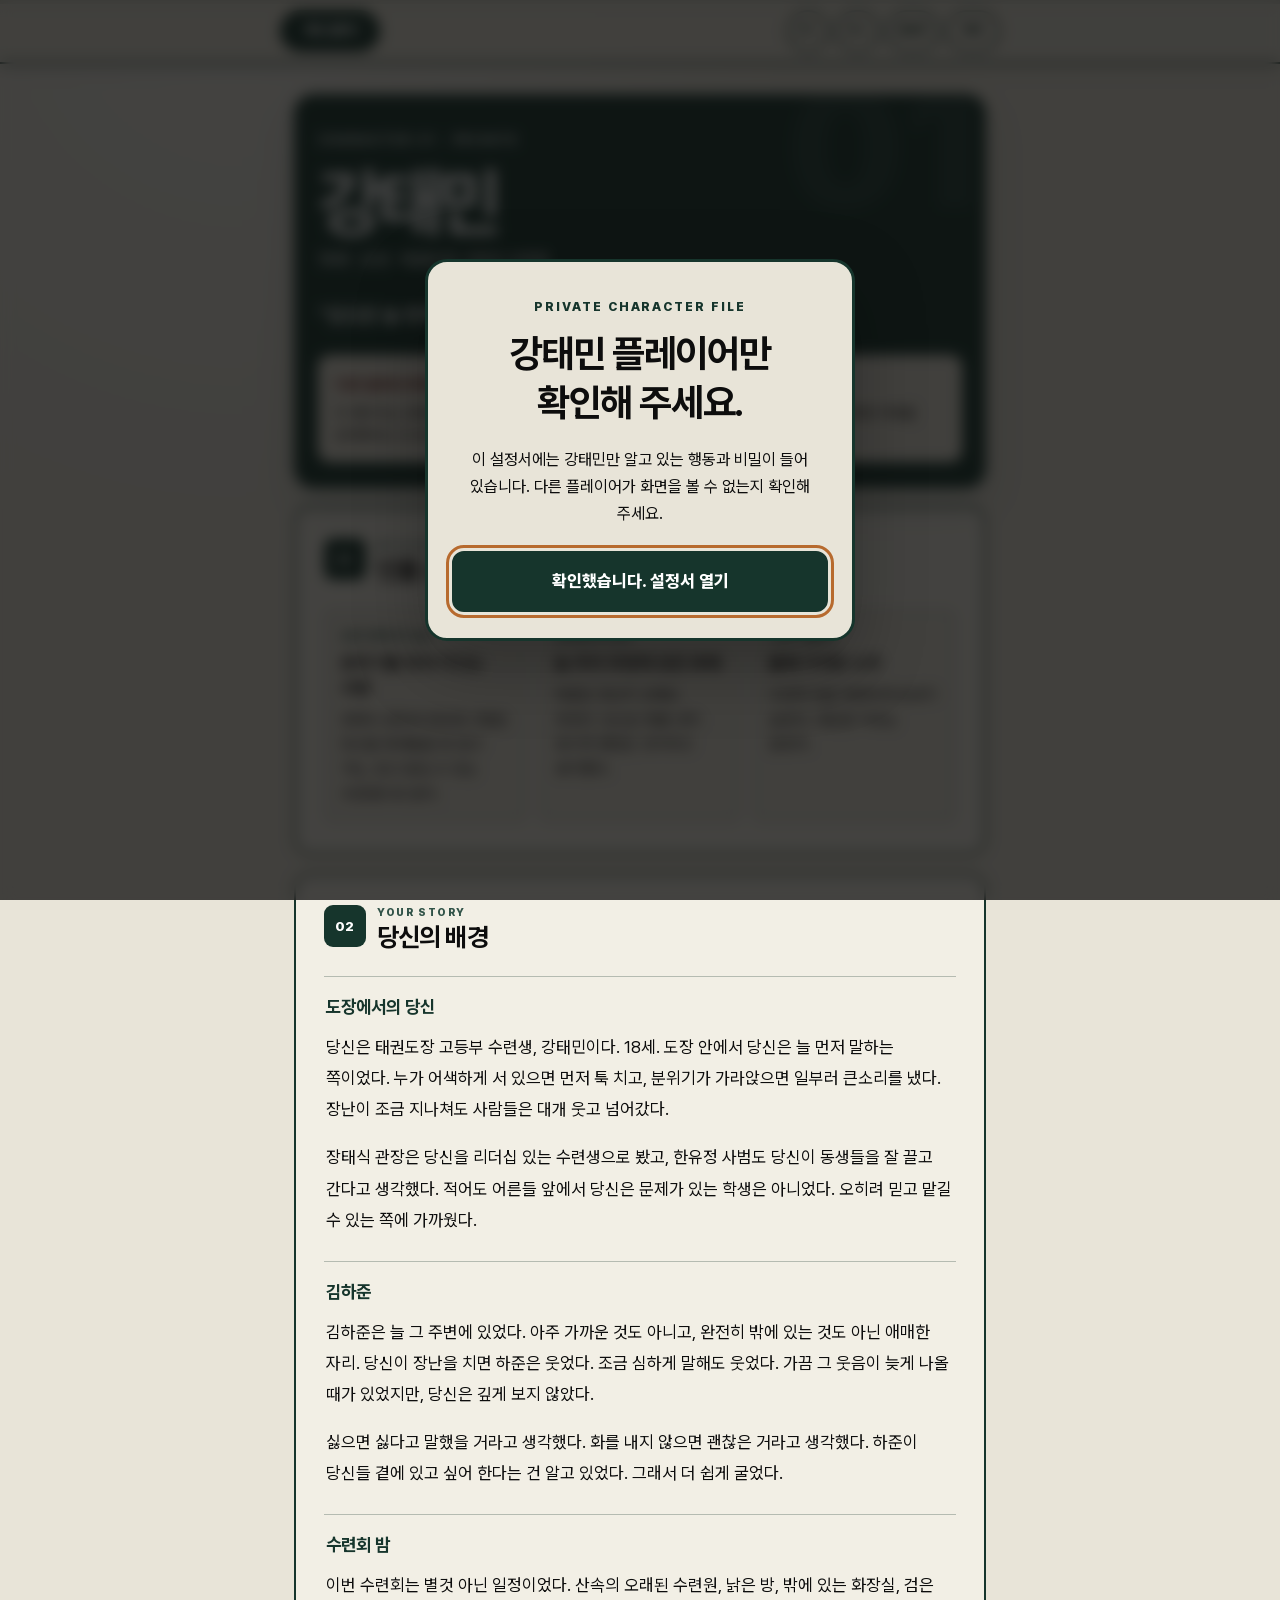
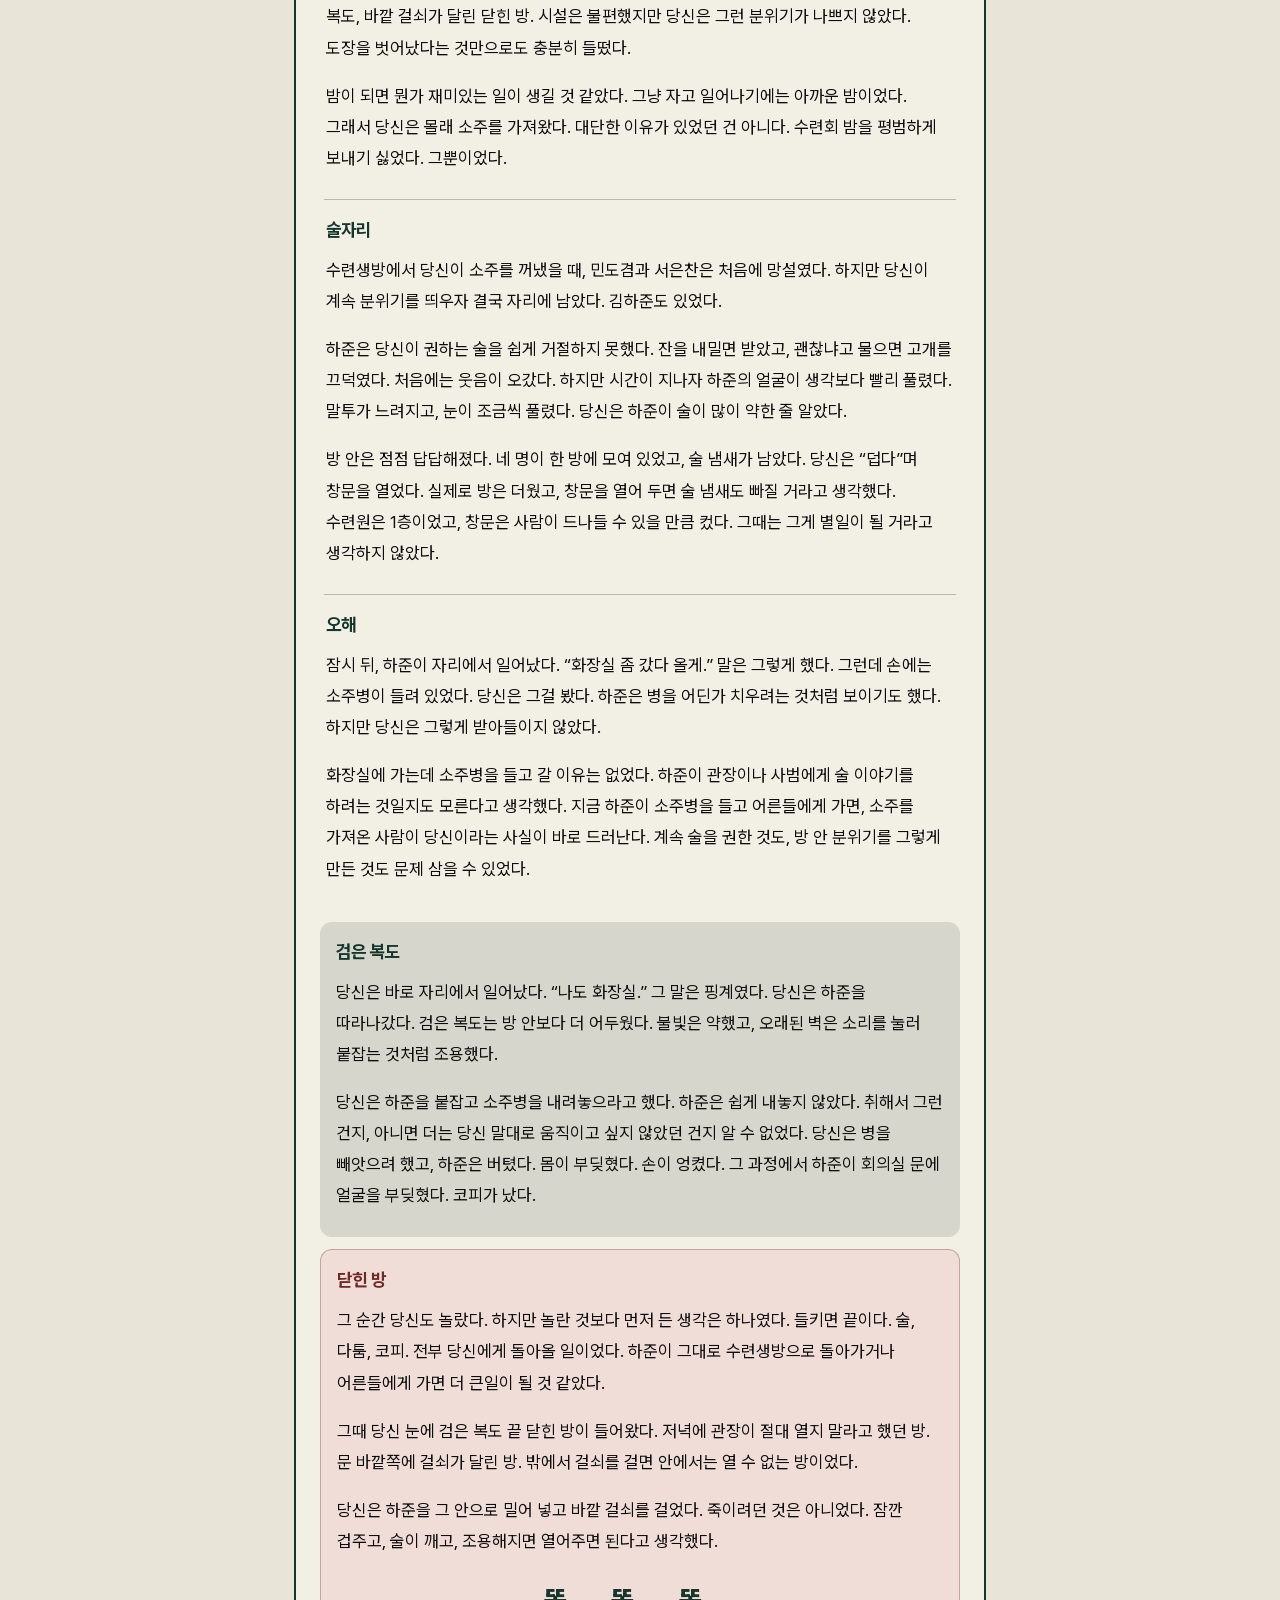
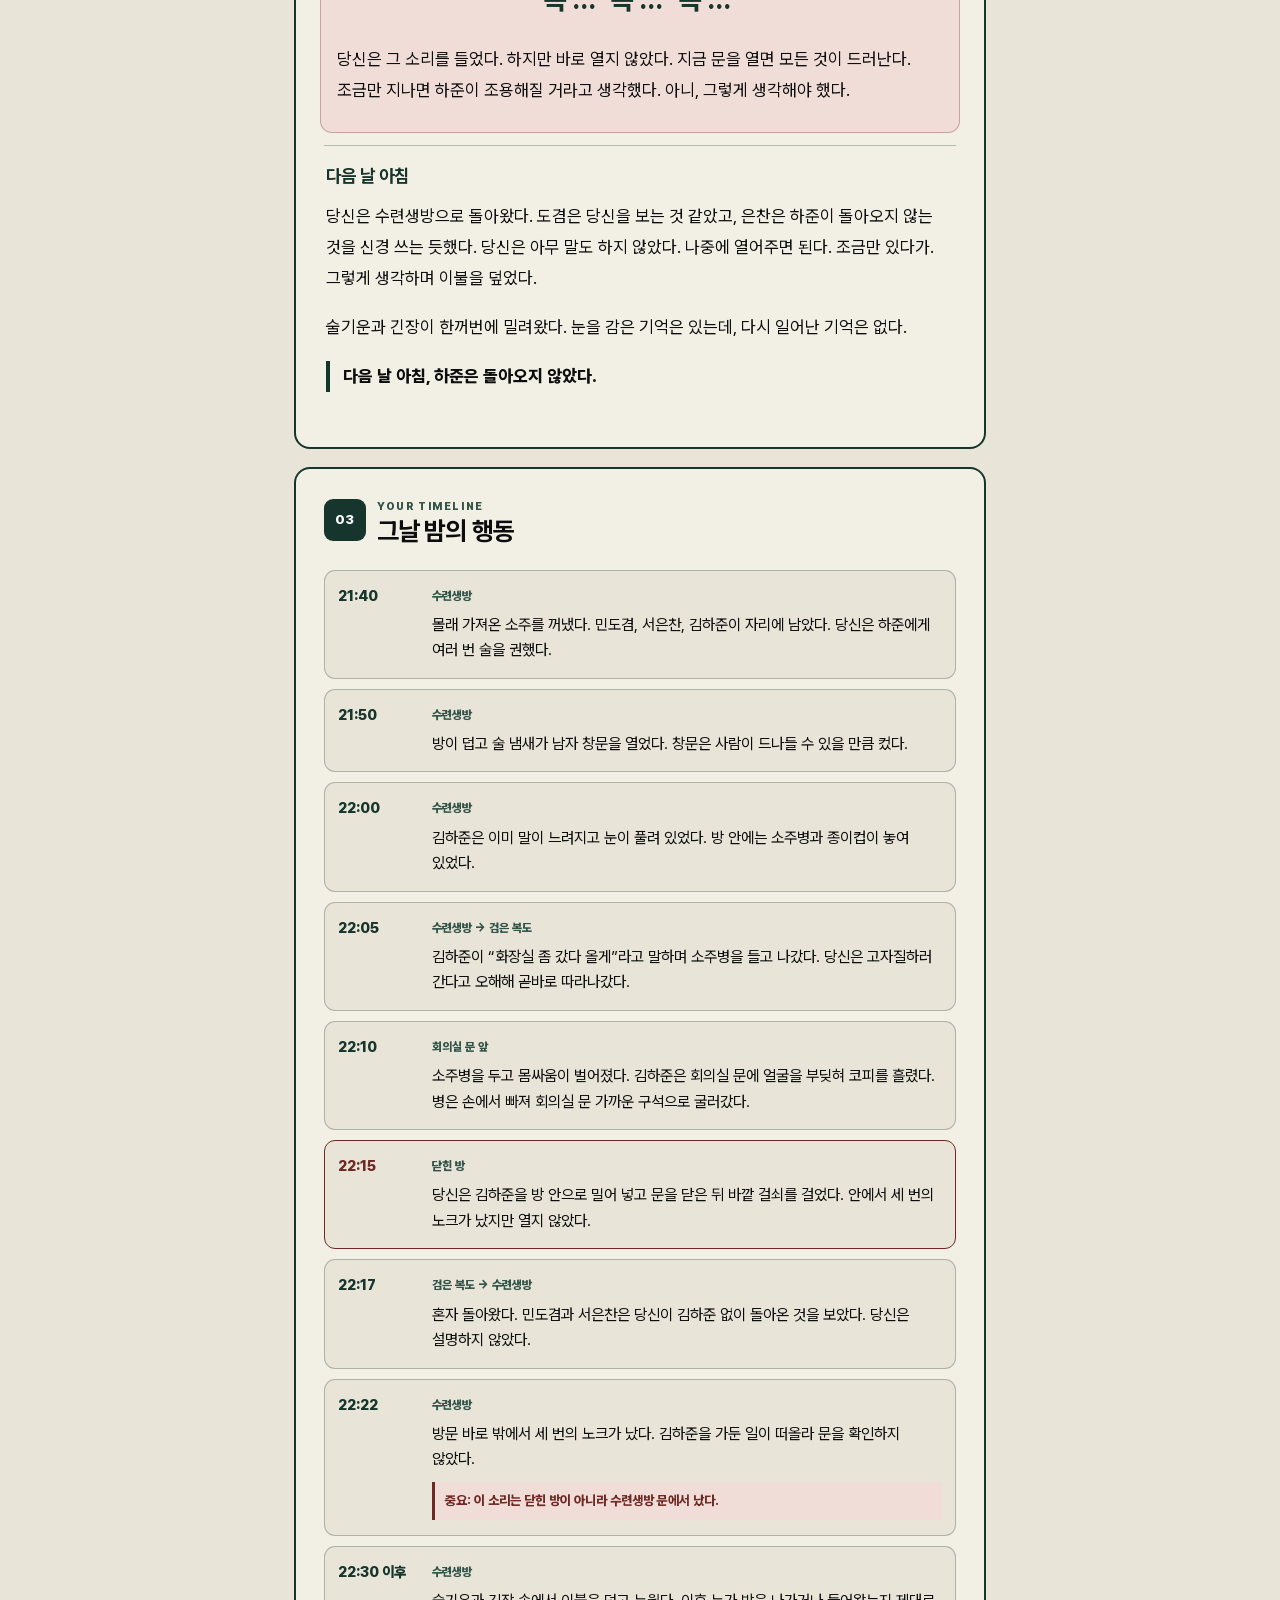
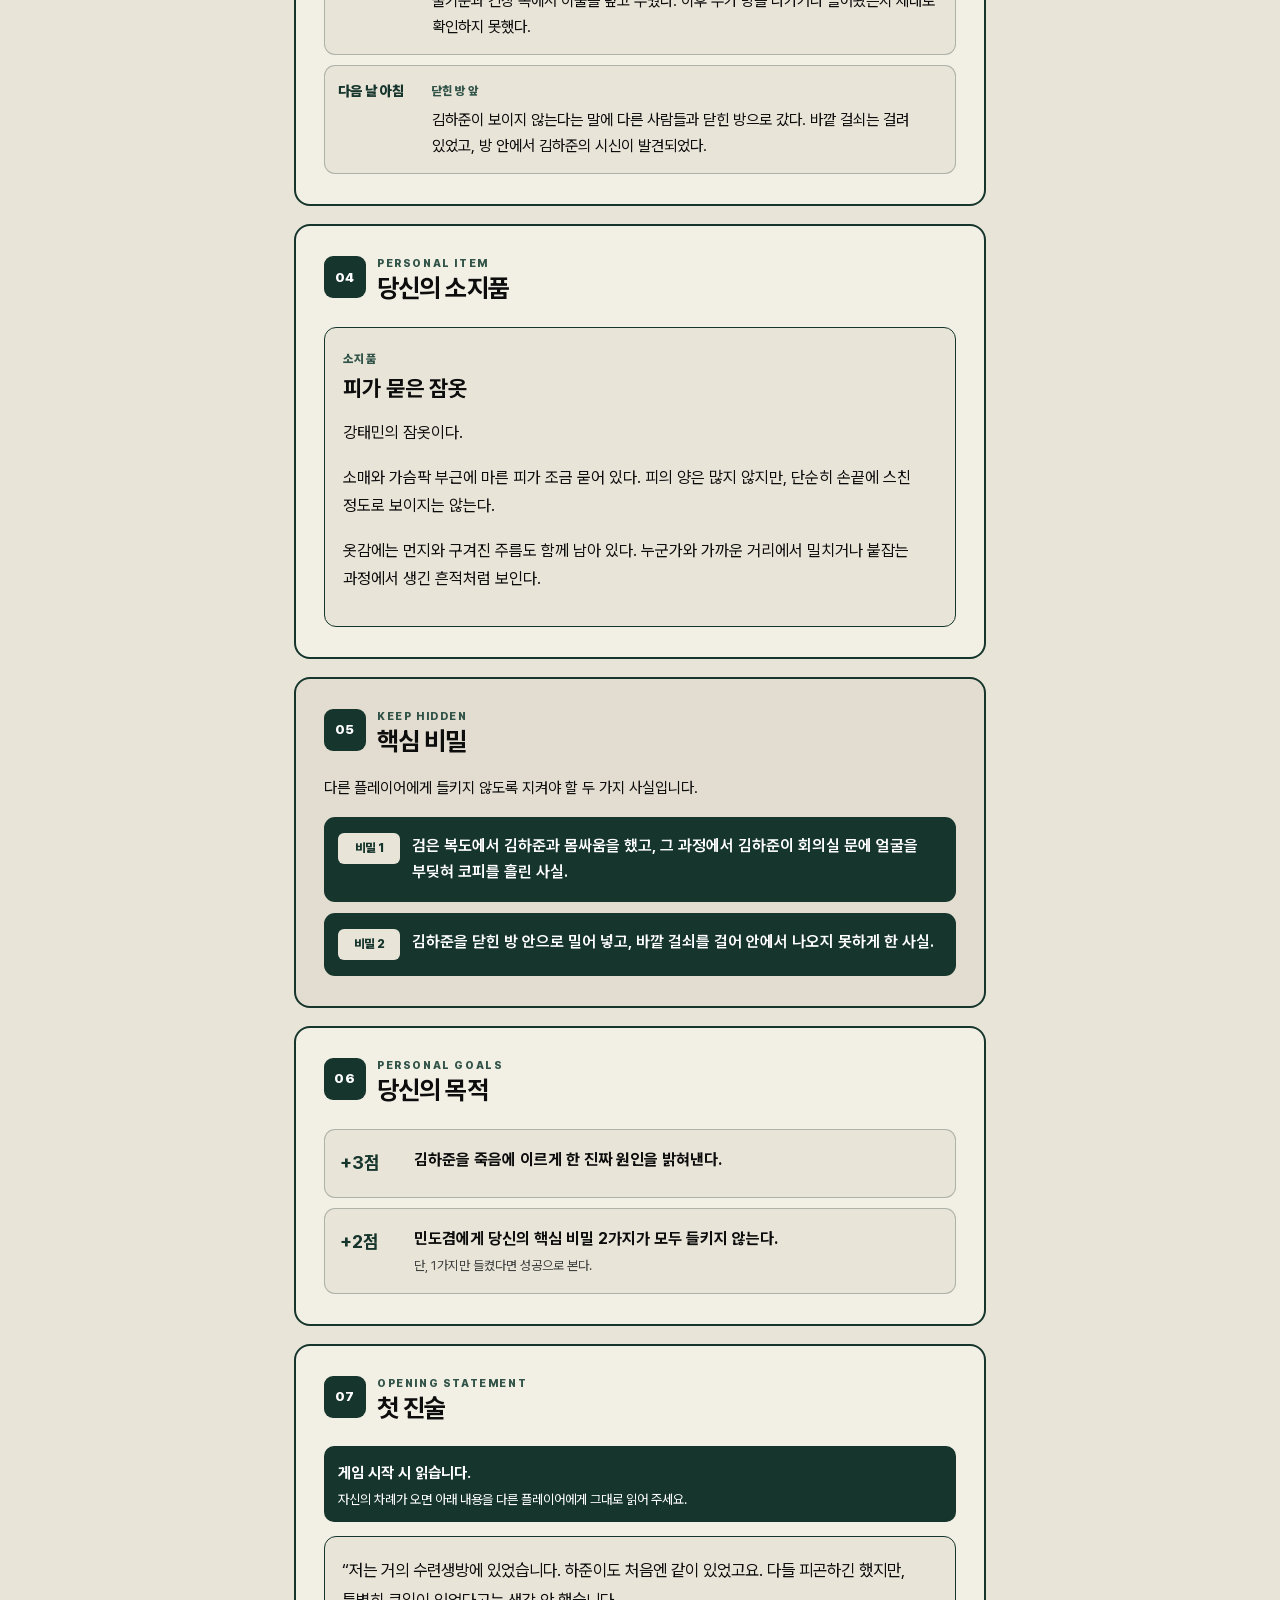
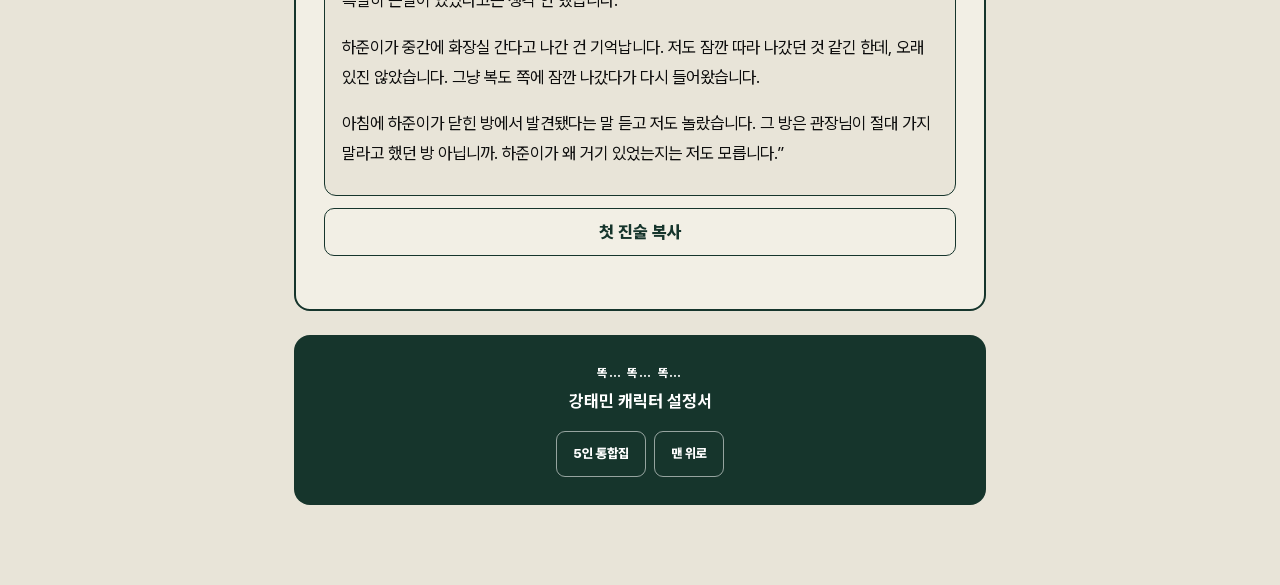
==== index.html @ 873e5800 "Add files via upload" ====
<!doctype html>
<html lang="ko">
<head>
  <meta charset="utf-8">
  <meta name="viewport" content="width=device-width, initial-scale=1, viewport-fit=cover">
  <meta name="theme-color" content="#E8E4D8">
  <meta name="color-scheme" content="light">
  <meta name="robots" content="noindex,nofollow,noarchive,nosnippet">
  <title>똑… 똑… 똑… | 강태민 캐릭터 설정서</title>
  <meta name="description" content="머더 미스터리 똑… 똑… 똑… 강태민 전용 모바일 캐릭터 설정서">
  <link rel="stylesheet" href="style.css">
</head>
<body class="is-locked">
  <span class="page-top-anchor" id="pageTop" aria-hidden="true"></span>
  <a class="skip-link" href="#mainContent">본문으로 바로가기</a>
  <div class="reading-progress" aria-hidden="true"><span id="readingProgress"></span></div>

  <section class="privacy-gate" id="privacyGate" role="dialog" aria-modal="true" aria-labelledby="gateTitle">
    <div class="privacy-gate__card">
      <p class="privacy-gate__eyebrow">PRIVATE CHARACTER FILE</p>
      <h1 id="gateTitle">강태민 플레이어만<br>확인해 주세요.</h1>
      <p>이 설정서에는 강태민만 알고 있는 행동과 비밀이 들어 있습니다. 다른 플레이어가 화면을 볼 수 없는지 확인해 주세요.</p>
      <button id="acknowledgeButton" type="button">확인했습니다. 설정서 열기</button>
    </div>
  </section>

  <header class="reader-header" id="readerHeader" inert aria-hidden="true">
    <div class="reader-header__inner">
      <a class="control-button control-button--guide" id="gameGuideLink" href="game-guide/index.html">게임 설명서</a>
      <div class="reader-controls" aria-label="읽기 설정">
        <button class="control-button font-button" id="fontDown" type="button" aria-label="글자 크기 줄이기">가−</button>
        <button class="control-button font-button" id="fontUp" type="button" aria-label="글자 크기 키우기">가＋</button>
        <button class="control-button control-button--map" id="mapOpen" type="button" aria-haspopup="dialog" aria-controls="mapModal" aria-expanded="false">MAP</button>
        <button class="control-button control-button--toc" id="tocOpen" type="button" aria-haspopup="dialog" aria-controls="tocSheet" aria-expanded="false">목차</button>
      </div>
    </div>
  </header>

  <aside class="toc-sheet" id="tocSheet" aria-hidden="true" inert>
    <button class="toc-sheet__backdrop" id="tocBackdrop" type="button" tabindex="-1" aria-label="목차 닫기"></button>
    <div class="toc-sheet__panel" role="dialog" aria-modal="true" aria-labelledby="tocTitle">
      <div class="toc-sheet__header">
        <div><span>QUICK NAVIGATION</span><h2 id="tocTitle">목차</h2></div>
        <button id="tocClose" type="button" aria-label="목차 닫기">닫기</button>
      </div>
      <nav class="toc-list" aria-label="설정서 목차">
        <a href="#profile"><span>01</span><strong>인물 소개</strong></a>
        <a href="#background"><span>02</span><strong>당신의 배경</strong></a>
        <a href="#timeline"><span>03</span><strong>그날 밤의 행동</strong></a>
        <a href="#belonging"><span>04</span><strong>당신의 소지품</strong></a>
        <a href="#secrets"><span>05</span><strong>핵심 비밀</strong></a>
        <a href="#goals"><span>06</span><strong>당신의 목적</strong></a>
        <a href="#statement"><span>07</span><strong>첫 진술</strong></a>
      </nav>
    </div>
  </aside>

  <aside class="map-modal" id="mapModal" aria-hidden="true" inert>
    <button class="map-modal__backdrop" id="mapBackdrop" type="button" tabindex="-1" aria-label="지도 닫기"></button>
    <section class="map-modal__panel" role="dialog" aria-modal="true" aria-labelledby="mapTitle">
      <header class="map-modal__header">
        <div><span>TRAINING CENTER</span><h2 id="mapTitle">수련원 MAP</h2></div>
        <button id="mapClose" type="button">닫기</button>
      </header>
      <div class="map-toolbar" aria-label="지도 확대 설정">
        <button id="mapZoomOut" type="button" aria-label="지도 축소">−</button>
        <output id="mapZoomValue" aria-live="polite">100%</output>
        <button id="mapZoomIn" type="button" aria-label="지도 확대">＋</button>
        <button id="mapReset" type="button">맞춤</button>
      </div>
      <div class="map-viewport" id="mapViewport" tabindex="0" aria-label="확대된 지도를 스크롤하여 확인">
        <img id="mapImage" src="map.png" alt="수련원 실외시설과 실내시설의 방 및 이동 구조를 보여 주는 지도" draggable="false">
      </div>
      <p class="map-hint">확대 후 지도를 위아래·좌우로 움직여 확인하세요.</p>
    </section>
  </aside>

  <main class="page-shell" id="mainContent" tabindex="-1" inert aria-hidden="true">
    <section class="character-hero" aria-labelledby="characterName">
      <p class="character-hero__eyebrow">CHARACTER 01 · PRIVATE</p>
      <h2 id="characterName">강태민</h2>
      <p class="character-hero__role">18세 · 남성 · 태권도장 고등부 수련생</p>
      <p class="character-hero__lead">“당신은 늘 먼저 말하는 쪽이었다.”</p>
      <div class="privacy-note">
        <strong>다른 플레이어에게 보여주지 마세요.</strong>
        <p>이 페이지는 강태민을 맡은 플레이어만 읽습니다. 필요한 내용은 말로 설명할 수 있지만, 설정서 화면 자체를 공개해서는 안 됩니다.</p>
      </div>
    </section>

    <section class="content-section" id="profile" data-section="인물 소개">
      <div class="section-heading">
        <span class="section-number">01</span>
        <div><p>AT A GLANCE</p><h2>인물 소개</h2></div>
      </div>
      <div class="profile-grid">
        <article><span>도장 안에서의 모습</span><strong>분위기를 먼저 이끄는 사람</strong><p>장태식 관장과 한유정 사범은 당신을 동생들을 잘 끌고 가는, 믿고 맡길 수 있는 수련생으로 본다.</p></article>
        <article><span>김하준과의 관계</span><strong>늘 무리 주변에 있던 후배</strong><p>하준은 장난이 심해도 웃었다. 당신은 화를 내지 않으면 괜찮은 것이라고 생각했다.</p></article>
        <article><span>그날의 출발점</span><strong>몰래 가져온 소주</strong><p>수련회 밤을 평범하게 보내기 싫었다. 대단한 이유는 없었다.</p></article>
      </div>
    </section>

    <section class="content-section" id="background" data-section="당신의 배경">
      <div class="section-heading">
        <span class="section-number">02</span>
        <div><p>YOUR STORY</p><h2>당신의 배경</h2></div>
      </div>
      <div class="story-block">
        <h3>도장에서의 당신</h3>
        <p>당신은 태권도장 고등부 수련생, 강태민이다. 18세. 도장 안에서 당신은 늘 먼저 말하는 쪽이었다. 누가 어색하게 서 있으면 먼저 툭 치고, 분위기가 가라앉으면 일부러 큰소리를 냈다. 장난이 조금 지나쳐도 사람들은 대개 웃고 넘어갔다.</p>
        <p>장태식 관장은 당신을 리더십 있는 수련생으로 봤고, 한유정 사범도 당신이 동생들을 잘 끌고 간다고 생각했다. 적어도 어른들 앞에서 당신은 문제가 있는 학생은 아니었다. 오히려 믿고 맡길 수 있는 쪽에 가까웠다.</p>
      </div>
      <div class="story-block">
        <h3>김하준</h3>
        <p>김하준은 늘 그 주변에 있었다. 아주 가까운 것도 아니고, 완전히 밖에 있는 것도 아닌 애매한 자리. 당신이 장난을 치면 하준은 웃었다. 조금 심하게 말해도 웃었다. 가끔 그 웃음이 늦게 나올 때가 있었지만, 당신은 깊게 보지 않았다.</p>
        <p>싫으면 싫다고 말했을 거라고 생각했다. 화를 내지 않으면 괜찮은 거라고 생각했다. 하준이 당신들 곁에 있고 싶어 한다는 건 알고 있었다. 그래서 더 쉽게 굴었다.</p>
      </div>
      <div class="story-block">
        <h3>수련회 밤</h3>
        <p>이번 수련회는 별것 아닌 일정이었다. 산속의 오래된 수련원, 낡은 방, 밖에 있는 화장실, 검은 복도, 바깥 걸쇠가 달린 닫힌 방. 시설은 불편했지만 당신은 그런 분위기가 나쁘지 않았다. 도장을 벗어났다는 것만으로도 충분히 들떴다.</p>
        <p>밤이 되면 뭔가 재미있는 일이 생길 것 같았다. 그냥 자고 일어나기에는 아까운 밤이었다. 그래서 당신은 몰래 소주를 가져왔다. 대단한 이유가 있었던 건 아니다. 수련회 밤을 평범하게 보내기 싫었다. 그뿐이었다.</p>
      </div>
      <div class="story-block">
        <h3>술자리</h3>
        <p>수련생방에서 당신이 소주를 꺼냈을 때, 민도겸과 서은찬은 처음에 망설였다. 하지만 당신이 계속 분위기를 띄우자 결국 자리에 남았다. 김하준도 있었다.</p>
        <p>하준은 당신이 권하는 술을 쉽게 거절하지 못했다. 잔을 내밀면 받았고, 괜찮냐고 물으면 고개를 끄덕였다. 처음에는 웃음이 오갔다. 하지만 시간이 지나자 하준의 얼굴이 생각보다 빨리 풀렸다. 말투가 느려지고, 눈이 조금씩 풀렸다. 당신은 하준이 술이 많이 약한 줄 알았다.</p>
        <p>방 안은 점점 답답해졌다. 네 명이 한 방에 모여 있었고, 술 냄새가 남았다. 당신은 “덥다”며 창문을 열었다. 실제로 방은 더웠고, 창문을 열어 두면 술 냄새도 빠질 거라고 생각했다. 수련원은 1층이었고, 창문은 사람이 드나들 수 있을 만큼 컸다. 그때는 그게 별일이 될 거라고 생각하지 않았다.</p>
      </div>
      <div class="story-block">
        <h3>오해</h3>
        <p>잠시 뒤, 하준이 자리에서 일어났다. “화장실 좀 갔다 올게.” 말은 그렇게 했다. 그런데 손에는 소주병이 들려 있었다. 당신은 그걸 봤다. 하준은 병을 어딘가 치우려는 것처럼 보이기도 했다. 하지만 당신은 그렇게 받아들이지 않았다.</p>
        <p>화장실에 가는데 소주병을 들고 갈 이유는 없었다. 하준이 관장이나 사범에게 술 이야기를 하려는 것일지도 모른다고 생각했다. 지금 하준이 소주병을 들고 어른들에게 가면, 소주를 가져온 사람이 당신이라는 사실이 바로 드러난다. 계속 술을 권한 것도, 방 안 분위기를 그렇게 만든 것도 문제 삼을 수 있었다.</p>
      </div>
      <div class="story-block story-block--dark">
        <h3>검은 복도</h3>
        <p>당신은 바로 자리에서 일어났다. “나도 화장실.” 그 말은 핑계였다. 당신은 하준을 따라나갔다. 검은 복도는 방 안보다 더 어두웠다. 불빛은 약했고, 오래된 벽은 소리를 눌러 붙잡는 것처럼 조용했다.</p>
        <p>당신은 하준을 붙잡고 소주병을 내려놓으라고 했다. 하준은 쉽게 내놓지 않았다. 취해서 그런 건지, 아니면 더는 당신 말대로 움직이고 싶지 않았던 건지 알 수 없었다. 당신은 병을 빼앗으려 했고, 하준은 버텼다. 몸이 부딪혔다. 손이 엉켰다. 그 과정에서 하준이 회의실 문에 얼굴을 부딪혔다. 코피가 났다.</p>
      </div>
      <div class="story-block story-block--danger">
        <h3>닫힌 방</h3>
        <p>그 순간 당신도 놀랐다. 하지만 놀란 것보다 먼저 든 생각은 하나였다. 들키면 끝이다. 술, 다툼, 코피. 전부 당신에게 돌아올 일이었다. 하준이 그대로 수련생방으로 돌아가거나 어른들에게 가면 더 큰일이 될 것 같았다.</p>
        <p>그때 당신 눈에 검은 복도 끝 닫힌 방이 들어왔다. 저녁에 관장이 절대 열지 말라고 했던 방. 문 바깥쪽에 걸쇠가 달린 방. 밖에서 걸쇠를 걸면 안에서는 열 수 없는 방이었다.</p>
        <p>당신은 하준을 그 안으로 밀어 넣고 바깥 걸쇠를 걸었다. 죽이려던 것은 아니었다. 잠깐 겁주고, 술이 깨고, 조용해지면 열어주면 된다고 생각했다.</p>
        <blockquote>똑… 똑… 똑…</blockquote>
        <p>당신은 그 소리를 들었다. 하지만 바로 열지 않았다. 지금 문을 열면 모든 것이 드러난다. 조금만 지나면 하준이 조용해질 거라고 생각했다. 아니, 그렇게 생각해야 했다.</p>
      </div>
      <div class="story-block">
        <h3>다음 날 아침</h3>
        <p>당신은 수련생방으로 돌아왔다. 도겸은 당신을 보는 것 같았고, 은찬은 하준이 돌아오지 않는 것을 신경 쓰는 듯했다. 당신은 아무 말도 하지 않았다. 나중에 열어주면 된다. 조금만 있다가. 그렇게 생각하며 이불을 덮었다.</p>
        <p>술기운과 긴장이 한꺼번에 밀려왔다. 눈을 감은 기억은 있는데, 다시 일어난 기억은 없다.</p>
        <p class="ending-line">다음 날 아침, 하준은 돌아오지 않았다.</p>
      </div>
    </section>

    <section class="content-section" id="timeline" data-section="그날 밤의 행동">
      <div class="section-heading">
        <span class="section-number">03</span>
        <div><p>YOUR TIMELINE</p><h2>그날 밤의 행동</h2></div>
      </div>
      <ol class="timeline-list">
        <li><div class="timeline-time">21:40</div><div><span class="location">수련생방</span><p>몰래 가져온 소주를 꺼냈다. 민도겸, 서은찬, 김하준이 자리에 남았다. 당신은 하준에게 여러 번 술을 권했다.</p></div></li>
        <li><div class="timeline-time">21:50</div><div><span class="location">수련생방</span><p>방이 덥고 술 냄새가 남자 창문을 열었다. 창문은 사람이 드나들 수 있을 만큼 컸다.</p></div></li>
        <li><div class="timeline-time">22:00</div><div><span class="location">수련생방</span><p>김하준은 이미 말이 느려지고 눈이 풀려 있었다. 방 안에는 소주병과 종이컵이 놓여 있었다.</p></div></li>
        <li><div class="timeline-time">22:05</div><div><span class="location">수련생방 → 검은 복도</span><p>김하준이 “화장실 좀 갔다 올게”라고 말하며 소주병을 들고 나갔다. 당신은 고자질하러 간다고 오해해 곧바로 따라나갔다.</p></div></li>
        <li><div class="timeline-time">22:10</div><div><span class="location">회의실 문 앞</span><p>소주병을 두고 몸싸움이 벌어졌다. 김하준은 회의실 문에 얼굴을 부딪혀 코피를 흘렸다. 병은 손에서 빠져 회의실 문 가까운 구석으로 굴러갔다.</p></div></li>
        <li class="timeline-list__critical"><div class="timeline-time">22:15</div><div><span class="location">닫힌 방</span><p>당신은 김하준을 방 안으로 밀어 넣고 문을 닫은 뒤 바깥 걸쇠를 걸었다. 안에서 세 번의 노크가 났지만 열지 않았다.</p></div></li>
        <li><div class="timeline-time">22:17</div><div><span class="location">검은 복도 → 수련생방</span><p>혼자 돌아왔다. 민도겸과 서은찬은 당신이 김하준 없이 돌아온 것을 보았다. 당신은 설명하지 않았다.</p></div></li>
        <li><div class="timeline-time">22:22</div><div><span class="location">수련생방</span><p>방문 바로 밖에서 세 번의 노크가 났다. 김하준을 가둔 일이 떠올라 문을 확인하지 않았다.</p><aside>중요: 이 소리는 닫힌 방이 아니라 수련생방 문에서 났다.</aside></div></li>
        <li><div class="timeline-time">22:30 이후</div><div><span class="location">수련생방</span><p>술기운과 긴장 속에서 이불을 덮고 누웠다. 이후 누가 방을 나가거나 들어왔는지 제대로 확인하지 못했다.</p></div></li>
        <li><div class="timeline-time">다음 날 아침</div><div><span class="location">닫힌 방 앞</span><p>김하준이 보이지 않는다는 말에 다른 사람들과 닫힌 방으로 갔다. 바깥 걸쇠는 걸려 있었고, 방 안에서 김하준의 시신이 발견되었다.</p></div></li>
      </ol>
    </section>

    <section class="content-section" id="belonging" data-section="당신의 소지품">
      <div class="section-heading">
        <span class="section-number">04</span>
        <div><p>PERSONAL ITEM</p><h2>당신의 소지품</h2></div>
      </div>
      <article class="item-card">
        <p class="item-card__label">소지품</p>
        <h3>피가 묻은 잠옷</h3>
        <p>강태민의 잠옷이다.</p>
        <p>소매와 가슴팍 부근에 마른 피가 조금 묻어 있다. 피의 양은 많지 않지만, 단순히 손끝에 스친 정도로 보이지는 않는다.</p>
        <p>옷감에는 먼지와 구겨진 주름도 함께 남아 있다. 누군가와 가까운 거리에서 밀치거나 붙잡는 과정에서 생긴 흔적처럼 보인다.</p>
      </article>
    </section>

    <section class="content-section content-section--secret" id="secrets" data-section="핵심 비밀">
      <div class="section-heading">
        <span class="section-number">05</span>
        <div><p>KEEP HIDDEN</p><h2>핵심 비밀</h2></div>
      </div>
      <p class="section-intro">다른 플레이어에게 들키지 않도록 지켜야 할 두 가지 사실입니다.</p>
      <div class="secret-list">
        <article><span>비밀 1</span><p>검은 복도에서 김하준과 몸싸움을 했고, 그 과정에서 김하준이 회의실 문에 얼굴을 부딪혀 코피를 흘린 사실.</p></article>
        <article><span>비밀 2</span><p>김하준을 닫힌 방 안으로 밀어 넣고, 바깥 걸쇠를 걸어 안에서 나오지 못하게 한 사실.</p></article>
      </div>
    </section>

    <section class="content-section" id="goals" data-section="당신의 목적">
      <div class="section-heading">
        <span class="section-number">06</span>
        <div><p>PERSONAL GOALS</p><h2>당신의 목적</h2></div>
      </div>
      <div class="goal-list">
        <article><strong>+3점</strong><p>김하준을 죽음에 이르게 한 진짜 원인을 밝혀낸다.</p></article>
        <article><strong>+2점</strong><p>민도겸에게 당신의 핵심 비밀 2가지가 모두 들키지 않는다.</p><small>단, 1가지만 들켰다면 성공으로 본다.</small></article>
      </div>
    </section>

    <section class="content-section" id="statement" data-section="첫 진술">
      <div class="section-heading">
        <span class="section-number">07</span>
        <div><p>OPENING STATEMENT</p><h2>첫 진술</h2></div>
      </div>
      <div class="statement-note"><strong>게임 시작 시 읽습니다.</strong><p>자신의 차례가 오면 아래 내용을 다른 플레이어에게 그대로 읽어 주세요.</p></div>
      <blockquote class="statement-card" id="statementText">
        <p>“저는 거의 수련생방에 있었습니다. 하준이도 처음엔 같이 있었고요. 다들 피곤하긴 했지만, 특별히 큰일이 있었다고는 생각 안 했습니다.</p>
        <p>하준이가 중간에 화장실 간다고 나간 건 기억납니다. 저도 잠깐 따라 나갔던 것 같긴 한데, 오래 있진 않았습니다. 그냥 복도 쪽에 잠깐 나갔다가 다시 들어왔습니다.</p>
        <p>아침에 하준이가 닫힌 방에서 발견됐다는 말 듣고 저도 놀랐습니다. 그 방은 관장님이 절대 가지 말라고 했던 방 아닙니까. 하준이가 왜 거기 있었는지는 저도 모릅니다.”</p>
      </blockquote>
      <button class="copy-button" id="copyStatement" type="button">첫 진술 복사</button>
      <p class="copy-status" id="copyStatus" aria-live="polite"></p>
    </section>

    <footer class="page-footer">
      <p>똑… 똑… 똑…</p>
      <strong>강태민 캐릭터 설정서</strong>
      <div class="page-footer__links"><a href="../../index.html">5인 통합집</a><a id="footerTopLink" href="#pageTop">맨 위로</a></div>
    </footer>
  </main>

  <button class="top-button" id="topButton" type="button" tabindex="-1" aria-hidden="true" aria-label="맨 위로 이동" title="맨 위로">↑</button>
  <script src="script.js"></script>
</body>
</html>
---- style.css ----
@font-face {
  font-family: "Pretendard";
  src: url("PretendardVariable.woff2") format("woff2-variations");
  font-weight: 45 920;
  font-style: normal;
  font-display: swap;
}

:root {
  --paper: #E8E4D8;
  --paper-light: #F6F3EA;
  --paper-deep: #D9D3C3;
  --ink: #0D0D0D;
  --green: #16352C;
  --green-soft: #315348;
  --line: rgba(22, 53, 44, 0.28);
  --danger: #6F2924;
  --danger-soft: #F0DDD7;
  --body-size: 17px;
  --safe-top: env(safe-area-inset-top, 0px);
  --safe-bottom: env(safe-area-inset-bottom, 0px);
}

* { box-sizing: border-box; }
html { font-size: var(--body-size); scroll-behavior: smooth; scroll-padding-top: 116px; }
.page-top-anchor { position: absolute; inset: 0 auto auto 0; width: 1px; height: 1px; pointer-events: none; }
body {
  margin: 0;
  color: var(--ink);
  background:
    radial-gradient(circle at 18% 0%, rgba(255,255,255,.46), transparent 34rem),
    var(--paper);
  font-family: "Pretendard", -apple-system, BlinkMacSystemFont, "Segoe UI", sans-serif;
  font-size: 1rem;
  line-height: 1.78;
  word-break: keep-all;
  overflow-wrap: break-word;
  -webkit-font-smoothing: antialiased;
}

body.is-locked { overflow: hidden; }
button, a { font: inherit; }
button { color: inherit; }
a { color: inherit; }
p, h1, h2, h3, blockquote { margin-top: 0; }
p { margin-bottom: 1em; }

.skip-link {
  position: fixed;
  top: 8px;
  left: 8px;
  z-index: 1000;
  transform: translateY(-160%);
  padding: 9px 14px;
  color: #fff;
  background: var(--green);
  border-radius: 8px;
}
.skip-link:focus { transform: translateY(0); }

.reading-progress {
  position: fixed;
  inset: 0 0 auto;
  z-index: 80;
  height: 4px;
  background: rgba(22,53,44,.12);
}
.reading-progress span { display: block; width: 0; height: 100%; background: var(--green); }

.privacy-gate {
  position: fixed;
  inset: 0;
  z-index: 500;
  display: grid;
  place-items: center;
  padding: calc(24px + var(--safe-top)) 20px calc(24px + var(--safe-bottom));
  background: rgba(13, 13, 13, .76);
  backdrop-filter: blur(7px);
}
.privacy-gate[hidden] { display: none; }
.privacy-gate__card {
  width: min(100%, 430px);
  padding: 34px 24px 26px;
  background: var(--paper);
  border: 3px solid var(--green);
  border-radius: 22px;
  box-shadow: 0 24px 70px rgba(0,0,0,.28);
  text-align: center;
}
.privacy-gate__eyebrow {
  margin-bottom: 12px;
  color: var(--green);
  font-size: .72rem;
  font-weight: 850;
  letter-spacing: .16em;
}
.privacy-gate h1 {
  margin-bottom: 18px;
  font-size: clamp(1.72rem, 7vw, 2.25rem);
  line-height: 1.28;
  letter-spacing: -.035em;
}
.privacy-gate p:not(.privacy-gate__eyebrow) { margin-bottom: 24px; font-size: .95rem; line-height: 1.68; }
.privacy-gate button {
  width: 100%;
  min-height: 52px;
  padding: 13px 16px;
  color: #fff;
  background: var(--green);
  border: 2px solid var(--green);
  border-radius: 12px;
  font-weight: 800;
  cursor: pointer;
}

.reader-header {
  position: sticky;
  top: 0;
  z-index: 60;
  padding: calc(10px + var(--safe-top)) max(12px, env(safe-area-inset-left)) 10px max(12px, env(safe-area-inset-right));
  background: rgba(232, 228, 216, .96);
  border-bottom: 2px solid var(--green);
  box-shadow: 0 5px 18px rgba(22, 53, 44, .08);
  backdrop-filter: blur(12px);
}
.reader-header__inner {
  display: flex;
  align-items: center;
  justify-content: space-between;
  gap: 10px;
  max-width: 720px;
  margin: 0 auto;
}
.reader-controls {
  display: flex;
  flex: 0 0 auto;
  gap: 6px;
}
.control-button {
  display: inline-flex;
  align-items: center;
  justify-content: center;
  min-width: 42px;
  min-height: 42px;
  padding: 8px 10px;
  color: var(--green);
  background: transparent;
  border: 2px solid var(--green);
  border-radius: 999px;
  font-size: 12px;
  font-weight: 900;
  line-height: 1.1;
  text-decoration: none;
  white-space: nowrap;
  cursor: pointer;
  -webkit-tap-highlight-color: transparent;
}
.control-button:active, .control-button[aria-pressed="true"] { color: #fff; background: var(--green); }
.control-button:disabled { opacity: .42; cursor: default; }
.control-button--map { min-width: 48px; }
.control-button--toc { min-width: 54px; }
.control-button--guide {
  flex: 0 0 auto;
  min-width: 100px;
  color: #fff;
  background: var(--green);
}

.toc-sheet { position: fixed; inset: 0; z-index: 200; visibility: hidden; }
.toc-sheet.is-open { visibility: visible; }
.toc-sheet__backdrop {
  position: absolute;
  inset: 0;
  width: 100%;
  height: 100%;
  padding: 0;
  background: rgba(13,13,13,.48);
  border: 0;
  opacity: 0;
  transition: opacity .2s ease;
}
.toc-sheet.is-open .toc-sheet__backdrop { opacity: 1; }
.toc-sheet__panel {
  position: absolute;
  right: 0;
  bottom: 0;
  left: 0;
  max-height: min(78vh, 680px);
  padding: 20px max(18px, env(safe-area-inset-right)) calc(24px + var(--safe-bottom)) max(18px, env(safe-area-inset-left));
  overflow-y: auto;
  background: var(--paper-light);
  border: 2px solid var(--green);
  border-bottom: 0;
  border-radius: 22px 22px 0 0;
  transform: translateY(102%);
  transition: transform .25s ease;
}
.toc-sheet.is-open .toc-sheet__panel { transform: translateY(0); }
.toc-sheet__header { display: flex; align-items: center; justify-content: space-between; gap: 16px; margin-bottom: 16px; }
.toc-sheet__header span { color: var(--green-soft); font-size: .67rem; font-weight: 800; letter-spacing: .14em; }
.toc-sheet__header h2 { margin: 2px 0 0; font-size: 1.55rem; line-height: 1.2; }
.toc-sheet__header button { min-width: 56px; min-height: 40px; background: transparent; border: 1.5px solid var(--green); border-radius: 9px; font-size: .82rem; font-weight: 800; }
.toc-list { display: grid; gap: 8px; }
.toc-list a {
  display: grid;
  grid-template-columns: 38px 1fr;
  align-items: center;
  min-height: 52px;
  padding: 8px 12px;
  background: var(--paper);
  border: 1px solid var(--line);
  border-radius: 10px;
  text-decoration: none;
}
.toc-list span { color: var(--green); font-size: .72rem; font-weight: 850; letter-spacing: .08em; }
.toc-list strong { font-size: .95rem; }
.toc-list a.is-current { color: #fff; background: var(--green); }
.toc-list a.is-current span { color: #fff; }

.map-modal { position: fixed; inset: 0; z-index: 240; visibility: hidden; }
.map-modal.is-open { visibility: visible; }
.map-modal__backdrop {
  position: absolute;
  inset: 0;
  width: 100%;
  height: 100%;
  padding: 0;
  background: rgba(13,13,13,.72);
  border: 0;
  opacity: 0;
  transition: opacity .2s ease;
}
.map-modal.is-open .map-modal__backdrop { opacity: 1; }
.map-modal__panel {
  position: absolute;
  top: 50%;
  left: 50%;
  display: grid;
  grid-template-rows: auto auto minmax(0, 1fr) auto;
  width: min(calc(100% - 20px), 760px);
  height: min(calc(100vh - 20px), 900px);
  height: min(calc(100dvh - 20px), 900px);
  overflow: hidden;
  background: var(--paper-light);
  border: 2px solid var(--green);
  border-radius: 20px;
  box-shadow: 0 24px 70px rgba(0,0,0,.36);
  opacity: 0;
  transform: translate(-50%, -48%) scale(.985);
  transition: opacity .2s ease, transform .2s ease;
}
.map-modal.is-open .map-modal__panel { opacity: 1; transform: translate(-50%, -50%) scale(1); }
.map-modal__header {
  display: flex;
  align-items: center;
  justify-content: space-between;
  gap: 16px;
  padding: 15px 16px 13px;
  border-bottom: 1px solid var(--line);
}
.map-modal__header span { display: block; color: var(--green-soft); font-size: .62rem; font-weight: 850; letter-spacing: .14em; }
.map-modal__header h2 { margin: 1px 0 0; font-size: 1.25rem; line-height: 1.2; }
.map-modal__header button, .map-toolbar button {
  min-width: 44px;
  min-height: 44px;
  padding: 8px 11px;
  color: var(--green);
  background: var(--paper);
  border: 1.5px solid var(--green);
  border-radius: 10px;
  font-weight: 850;
  line-height: 1;
  cursor: pointer;
}
.map-toolbar {
  display: grid;
  grid-template-columns: 44px minmax(64px, auto) 44px minmax(64px, auto);
  justify-content: center;
  align-items: center;
  gap: 7px;
  padding: 9px 12px;
  background: var(--paper);
  border-bottom: 1px solid var(--line);
}
.map-toolbar output { color: var(--green); font-size: .82rem; font-weight: 900; text-align: center; }
.map-toolbar button:disabled { opacity: .4; cursor: default; }
.map-viewport {
  min-width: 0;
  min-height: 0;
  padding: 8px;
  overflow: auto;
  overscroll-behavior: contain;
  background: #10251F;
  scrollbar-color: var(--paper-deep) var(--green);
  -webkit-overflow-scrolling: touch;
}
.map-viewport img {
  display: block;
  width: 100%;
  max-width: none;
  height: auto;
  margin: 0 auto;
  user-select: none;
  -webkit-user-drag: none;
}
.map-hint { margin: 0; padding: 9px 14px calc(9px + var(--safe-bottom)); color: var(--green-soft); background: var(--paper); font-size: .7rem; font-weight: 700; line-height: 1.45; text-align: center; }

.page-shell { width: min(100%, 720px); margin: 0 auto; padding: 22px 14px calc(80px + var(--safe-bottom)); }
.character-hero {
  position: relative;
  overflow: hidden;
  padding: 34px 22px 24px;
  background: var(--green);
  color: #fff;
  border: 2px solid var(--green);
  border-radius: 20px;
  box-shadow: 0 16px 36px rgba(22,53,44,.15);
}
.character-hero::after {
  content: "01";
  position: absolute;
  right: -4px;
  top: -34px;
  color: rgba(255,255,255,.06);
  font-size: 10rem;
  font-weight: 900;
  line-height: 1;
  pointer-events: none;
}
.character-hero__eyebrow { position: relative; z-index: 1; margin-bottom: 12px; font-size: .7rem; font-weight: 800; letter-spacing: .16em; }
.character-hero h2 { position: relative; z-index: 1; margin-bottom: 2px; font-size: clamp(2.7rem, 14vw, 4.4rem); line-height: 1.08; letter-spacing: -.065em; }
.character-hero__role { position: relative; z-index: 1; margin-bottom: 26px; font-size: .92rem; font-weight: 650; opacity: .84; }
.character-hero__lead { position: relative; z-index: 1; margin-bottom: 24px; font-size: 1.15rem; font-weight: 750; line-height: 1.58; }
.privacy-note { position: relative; z-index: 1; padding: 15px 16px; color: var(--ink); background: var(--paper); border: 1px solid rgba(255,255,255,.28); border-radius: 12px; }
.privacy-note strong { display: block; margin-bottom: 4px; color: var(--danger); font-size: .9rem; }
.privacy-note p { margin: 0; font-size: .82rem; line-height: 1.6; }

.content-section {
  margin-top: 18px;
  padding: 24px 18px;
  background: rgba(246,243,234,.74);
  border: 2px solid var(--green);
  border-radius: 16px;
}
.section-heading { display: grid; grid-template-columns: 42px 1fr; align-items: start; gap: 11px; margin-bottom: 22px; }
.section-number { display: grid; place-items: center; width: 42px; height: 42px; color: #fff; background: var(--green); border-radius: 9px; font-size: .78rem; font-weight: 850; letter-spacing: .06em; }
.section-heading p { margin: 1px 0 2px; color: var(--green-soft); font-size: .63rem; font-weight: 850; letter-spacing: .15em; line-height: 1.3; }
.section-heading h2 { margin: 0; font-size: 1.5rem; line-height: 1.25; letter-spacing: -.035em; }
.section-intro { margin: -6px 0 16px; font-size: .9rem; }

.profile-grid { display: grid; gap: 10px; }
.profile-grid article { padding: 16px; background: var(--paper); border: 1px solid var(--line); border-radius: 11px; }
.profile-grid span { display: block; margin-bottom: 4px; color: var(--green-soft); font-size: .7rem; font-weight: 800; letter-spacing: .04em; }
.profile-grid strong { display: block; margin-bottom: 7px; font-size: 1rem; line-height: 1.45; }
.profile-grid p { margin: 0; font-size: .88rem; line-height: 1.65; }

.story-block { padding: 18px 2px 8px; border-top: 1px solid var(--line); }
.story-block:first-of-type { padding-top: 0; border-top: 0; }
.story-block h3 { margin-bottom: 12px; color: var(--green); font-size: 1.05rem; line-height: 1.4; }
.story-block p { font-size: 1rem; line-height: 1.83; }
.story-block--dark, .story-block--danger { margin: 12px -4px; padding: 18px 16px 9px; border: 0; border-radius: 12px; }
.story-block--dark { background: #D7D6CC; }
.story-block--danger { background: var(--danger-soft); border: 1px solid rgba(111,41,36,.32); }
.story-block--danger h3 { color: var(--danger); }
.story-block blockquote { margin: 20px 0; color: var(--green); font-size: 1.55rem; font-weight: 800; letter-spacing: .19em; text-align: center; }
.ending-line { margin-top: 18px; padding-left: 13px; border-left: 4px solid var(--green); font-weight: 800; }

.timeline-list { position: relative; display: grid; gap: 10px; margin: 0; padding: 0; list-style: none; }
.timeline-list li { display: grid; grid-template-columns: 82px 1fr; gap: 12px; padding: 15px 13px; background: var(--paper); border: 1px solid var(--line); border-radius: 11px; }
.timeline-time { color: var(--green); font-size: .84rem; font-weight: 850; line-height: 1.4; }
.timeline-list .location { display: block; margin-bottom: 5px; color: var(--green-soft); font-size: .7rem; font-weight: 800; }
.timeline-list p { margin: 0; font-size: .91rem; line-height: 1.65; }
.timeline-list aside { margin-top: 10px; padding: 9px 10px; color: var(--danger); background: var(--danger-soft); border-left: 3px solid var(--danger); font-size: .77rem; font-weight: 750; line-height: 1.55; }
.timeline-list__critical { border-color: var(--danger) !important; }
.timeline-list__critical .timeline-time { color: var(--danger); }

.item-card { padding: 21px 18px 16px; background: var(--paper); border: 1.5px solid var(--green); border-radius: 12px; }
.item-card__label { margin-bottom: 3px; color: var(--green-soft); font-size: .7rem; font-weight: 850; letter-spacing: .12em; }
.item-card h3 { margin-bottom: 15px; font-size: 1.3rem; line-height: 1.4; }
.item-card p:not(.item-card__label) { font-size: .95rem; line-height: 1.76; }

.content-section--secret { background: #E2DDD0; }
.secret-list { display: grid; gap: 11px; }
.secret-list article { display: grid; grid-template-columns: 62px 1fr; gap: 12px; align-items: start; padding: 16px 14px; color: #fff; background: var(--green); border-radius: 11px; }
.secret-list span { padding: 5px 6px; color: var(--green); background: var(--paper); border-radius: 6px; font-size: .7rem; font-weight: 850; text-align: center; }
.secret-list p { margin: 0; font-size: .93rem; font-weight: 620; line-height: 1.68; }

.goal-list { display: grid; gap: 10px; }
.goal-list article { display: grid; grid-template-columns: 62px 1fr; column-gap: 12px; align-items: start; padding: 17px 15px; background: var(--paper); border: 1px solid var(--line); border-radius: 11px; }
.goal-list strong { grid-row: 1 / span 2; color: var(--green); font-size: 1.08rem; }
.goal-list p { margin: 0; font-size: .94rem; font-weight: 700; line-height: 1.6; }
.goal-list small { margin-top: 5px; color: #3D403E; font-size: .76rem; line-height: 1.5; }

.statement-note { margin-bottom: 14px; padding: 13px 14px; color: #fff; background: var(--green); border-radius: 10px; }
.statement-note strong { display: block; margin-bottom: 2px; font-size: .9rem; }
.statement-note p { margin: 0; font-size: .78rem; line-height: 1.55; }
.statement-card { margin: 0; padding: 19px 17px 9px; background: var(--paper); border: 1.5px solid var(--green); border-radius: 12px; }
.statement-card p { font-size: .98rem; line-height: 1.8; }
.copy-button { width: 100%; min-height: 48px; margin-top: 12px; color: var(--green); background: transparent; border: 1.5px solid var(--green); border-radius: 10px; font-weight: 800; cursor: pointer; }
.copy-status { min-height: 1.4em; margin: 5px 0 0; color: var(--green); font-size: .75rem; text-align: center; }

.page-footer { margin-top: 24px; padding: 28px 18px; color: #fff; background: var(--green); border-radius: 16px; text-align: center; }
.page-footer p { margin: 0 0 2px; font-size: .7rem; font-weight: 800; letter-spacing: .15em; }
.page-footer strong { display: block; margin-bottom: 15px; font-size: 1rem; }
.page-footer a { display: inline-flex; align-items: center; justify-content: center; min-height: 44px; padding: 10px 16px; border: 1px solid rgba(255,255,255,.55); border-radius: 9px; font-size: .78rem; font-weight: 800; text-decoration: none; }
.page-footer__links { display: flex; justify-content: center; gap: 8px; }

.top-button { position: fixed; right: max(14px, env(safe-area-inset-right)); bottom: calc(16px + var(--safe-bottom)); z-index: 50; width: 46px; height: 46px; color: #fff; background: var(--green); border: 2px solid var(--paper); border-radius: 50%; box-shadow: 0 7px 18px rgba(13,13,13,.2); font-weight: 900; opacity: 0; pointer-events: none; transform: translateY(10px); transition: .2s ease; }
.top-button.is-visible { opacity: 1; pointer-events: auto; transform: translateY(0); }

button:focus-visible, a:focus-visible { outline: 3px solid #B76A2E; outline-offset: 3px; }

@media (min-width: 640px) {
  .page-shell { padding-top: 30px; }
  .content-section { padding: 30px 28px; }
  .profile-grid { grid-template-columns: repeat(3, 1fr); }
  .profile-grid article { min-height: 190px; }
}

@media (max-width: 370px) {
  .reader-header { padding-right: max(9px, env(safe-area-inset-right)); padding-left: max(9px, env(safe-area-inset-left)); }
  .reader-header__inner { gap: 6px; }
  .reader-controls { gap: 4px; }
  .control-button { min-width: 40px; min-height: 40px; padding: 7px 8px; font-size: 11px; }
  .control-button--guide { min-width: 92px; }
  .control-button--map { min-width: 44px; padding-inline: 6px; }
  .control-button--toc { min-width: 50px; }
  .timeline-list li { grid-template-columns: 69px 1fr; gap: 9px; padding-inline: 10px; }
  .secret-list article { grid-template-columns: 54px 1fr; gap: 9px; padding-inline: 11px; }
}

@media (prefers-reduced-motion: reduce) {
  html { scroll-behavior: auto; }
  *, *::before, *::after { transition-duration: .01ms !important; animation-duration: .01ms !important; }
}

@media print {
  .privacy-gate, .reader-header, .reading-progress, .top-button, .copy-button, .copy-status, .map-modal { display: none !important; }
  body { background: #fff; }
  .page-shell { width: 100%; padding: 0; }
  .content-section, .character-hero { break-inside: avoid; box-shadow: none; }
}
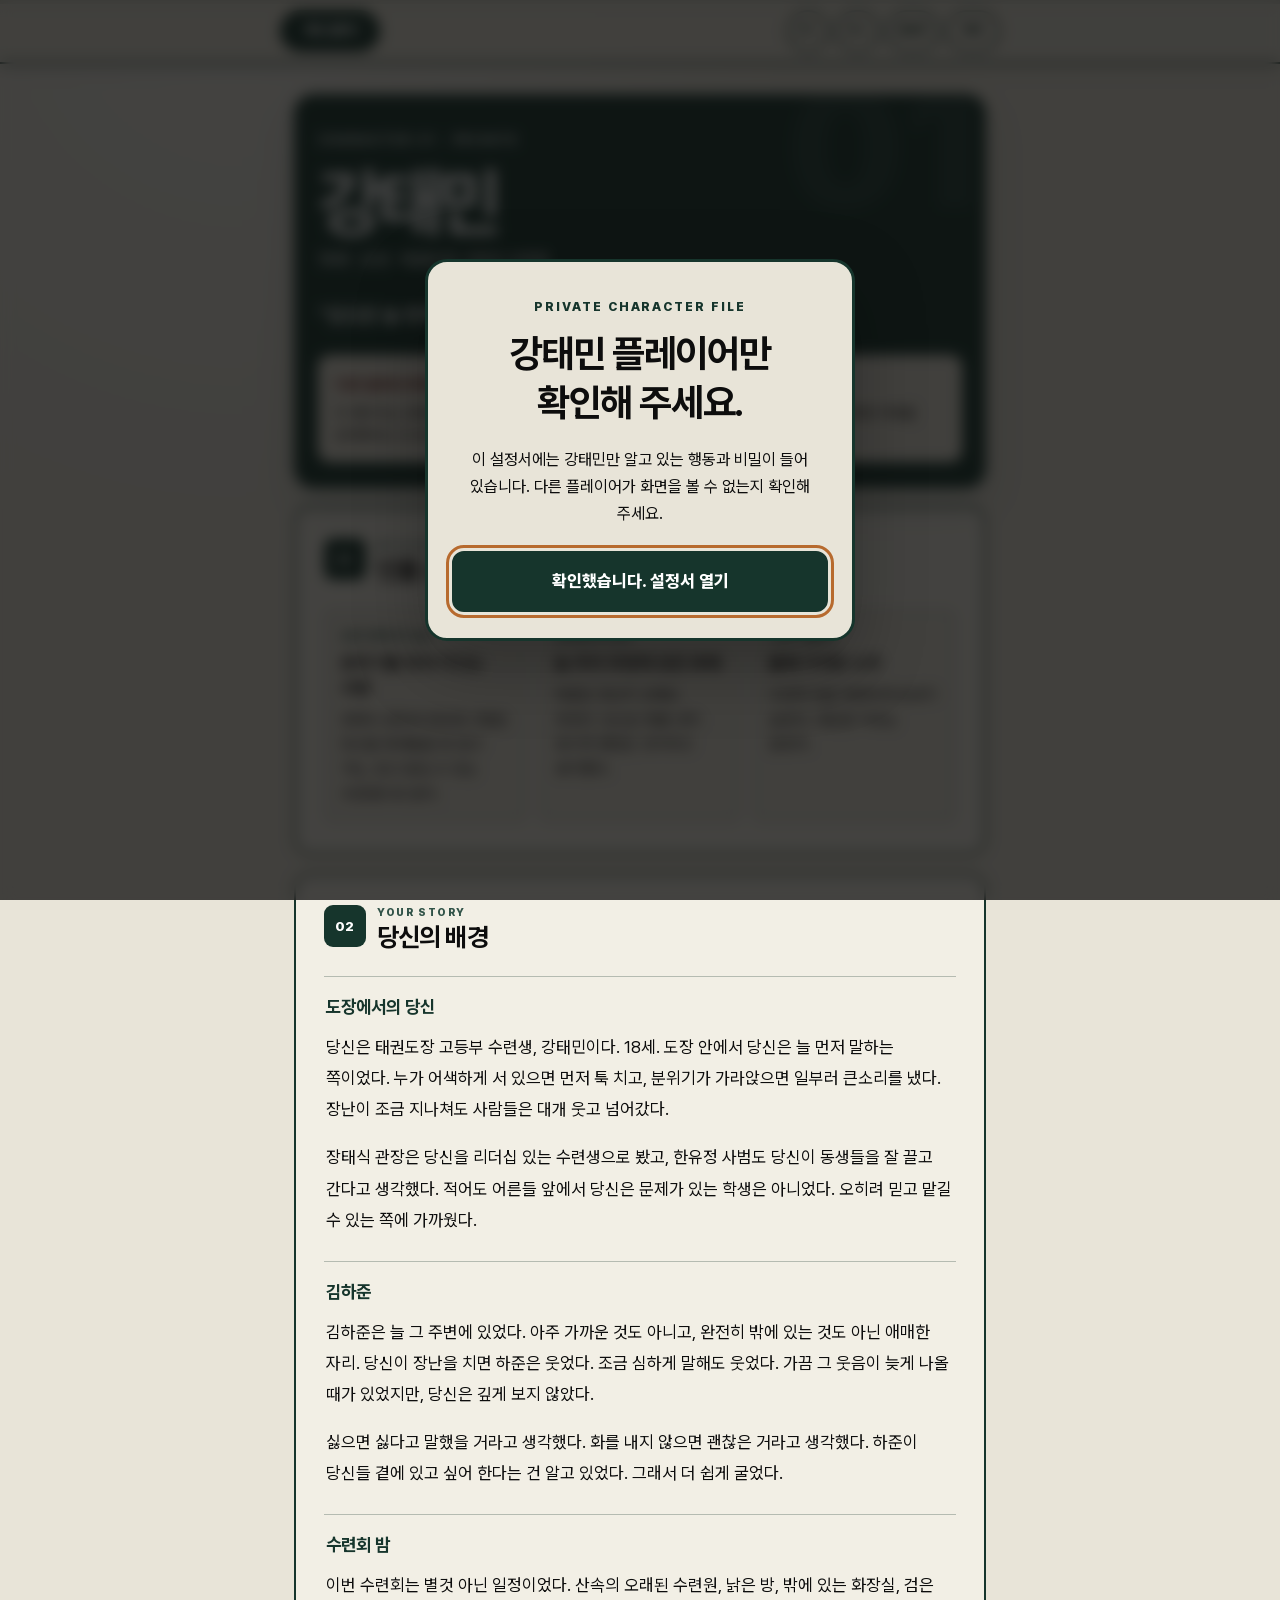
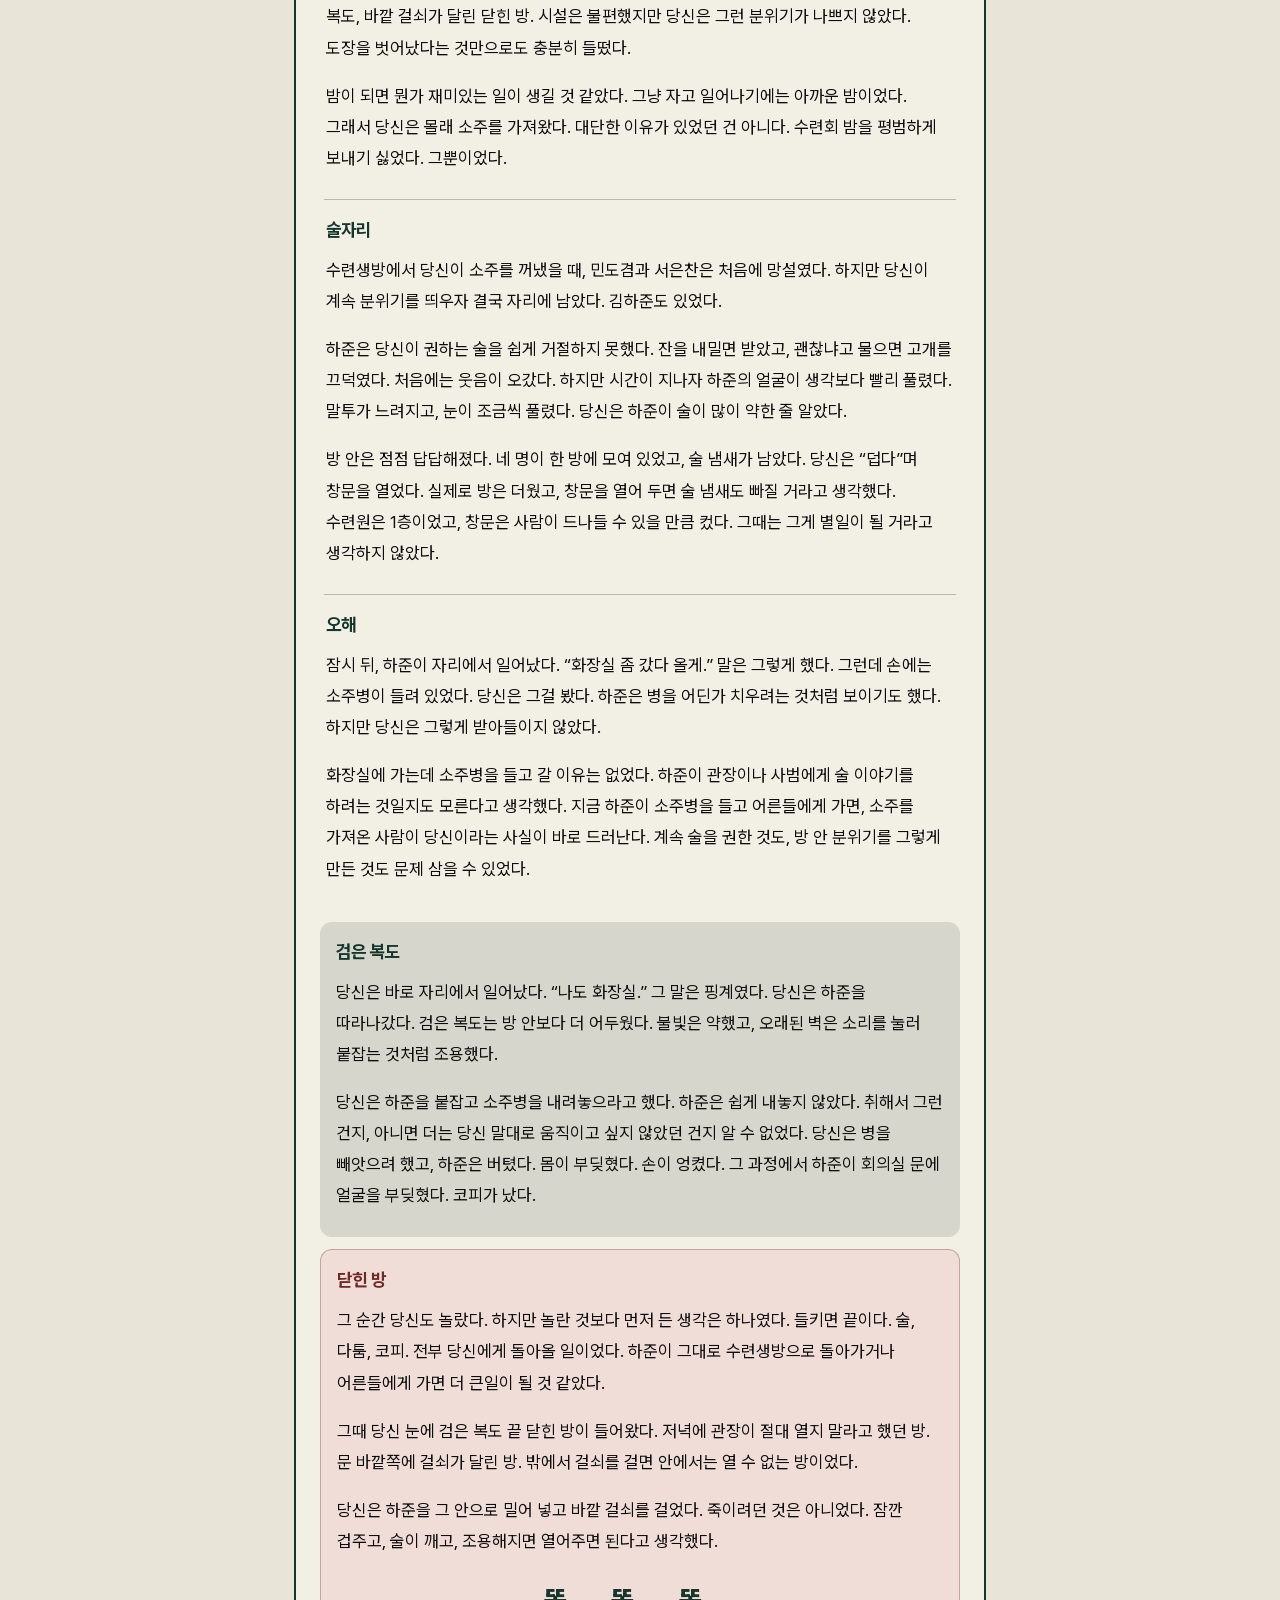
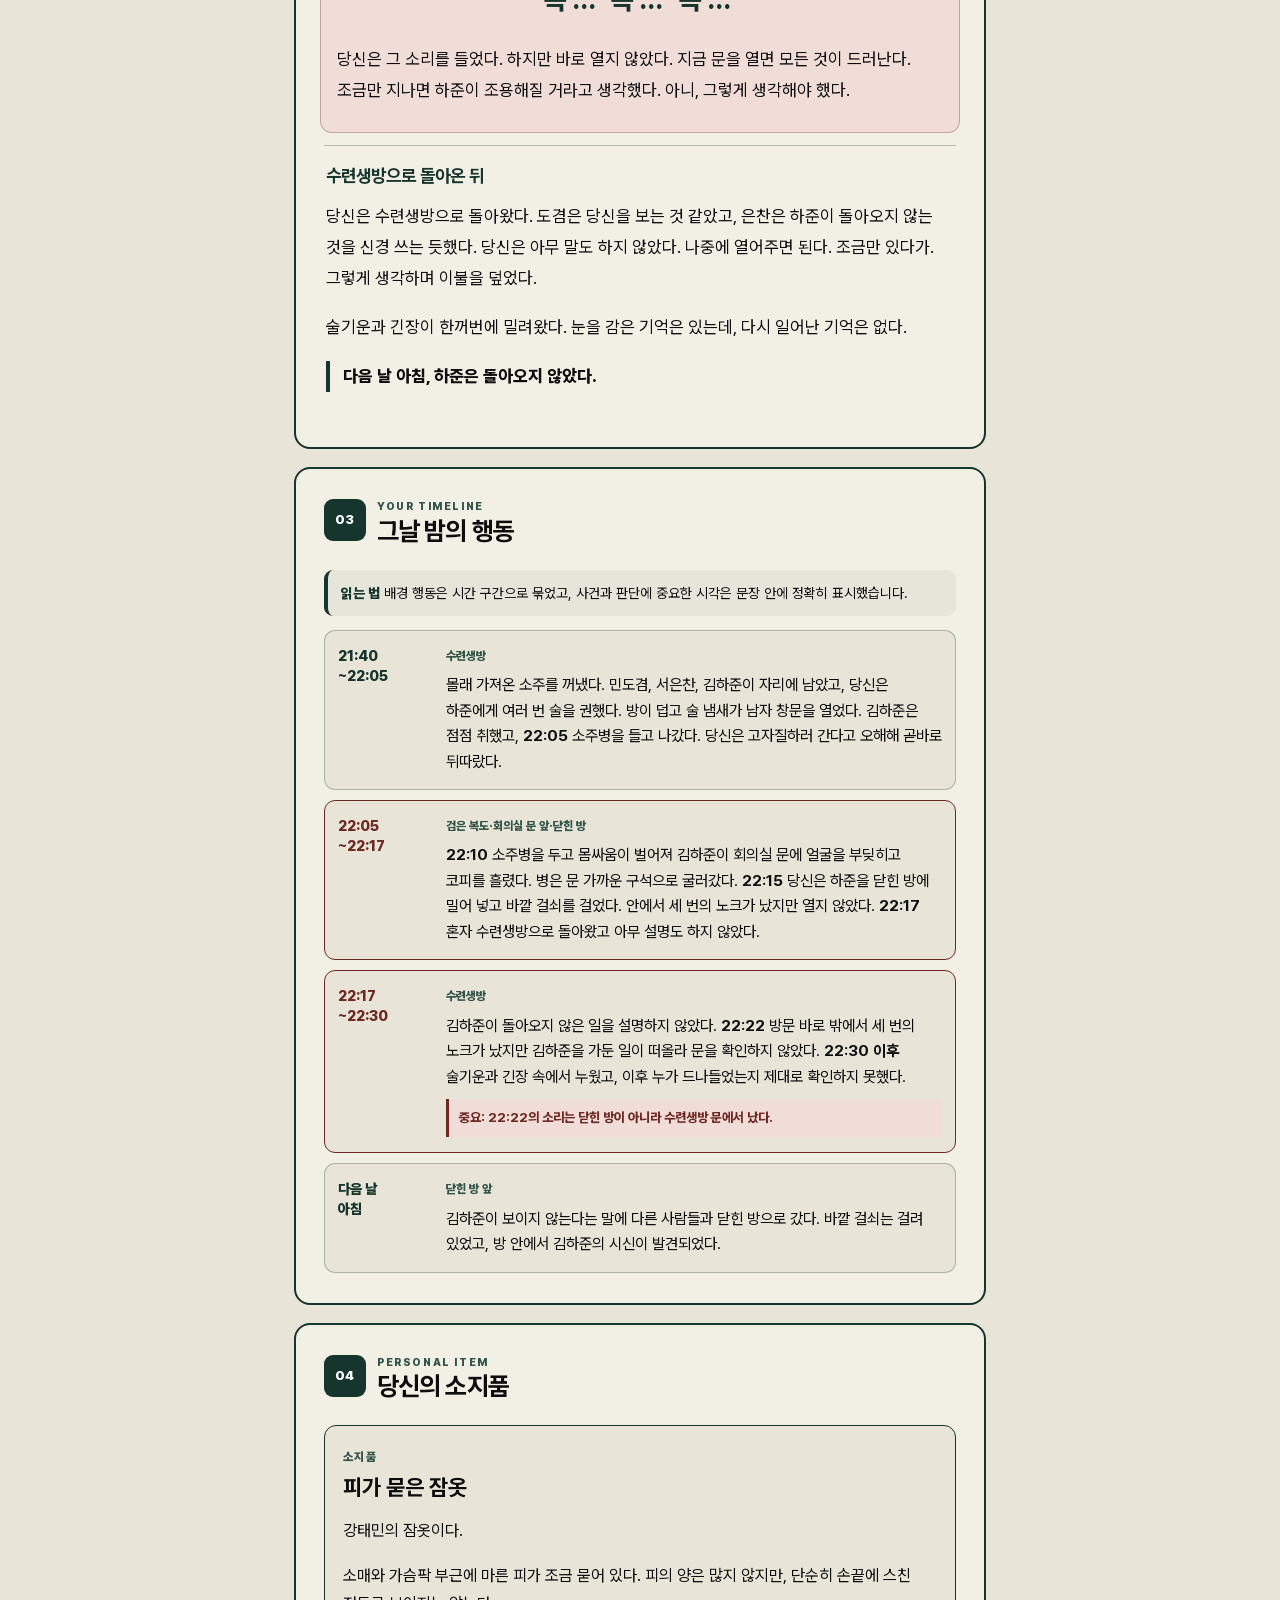
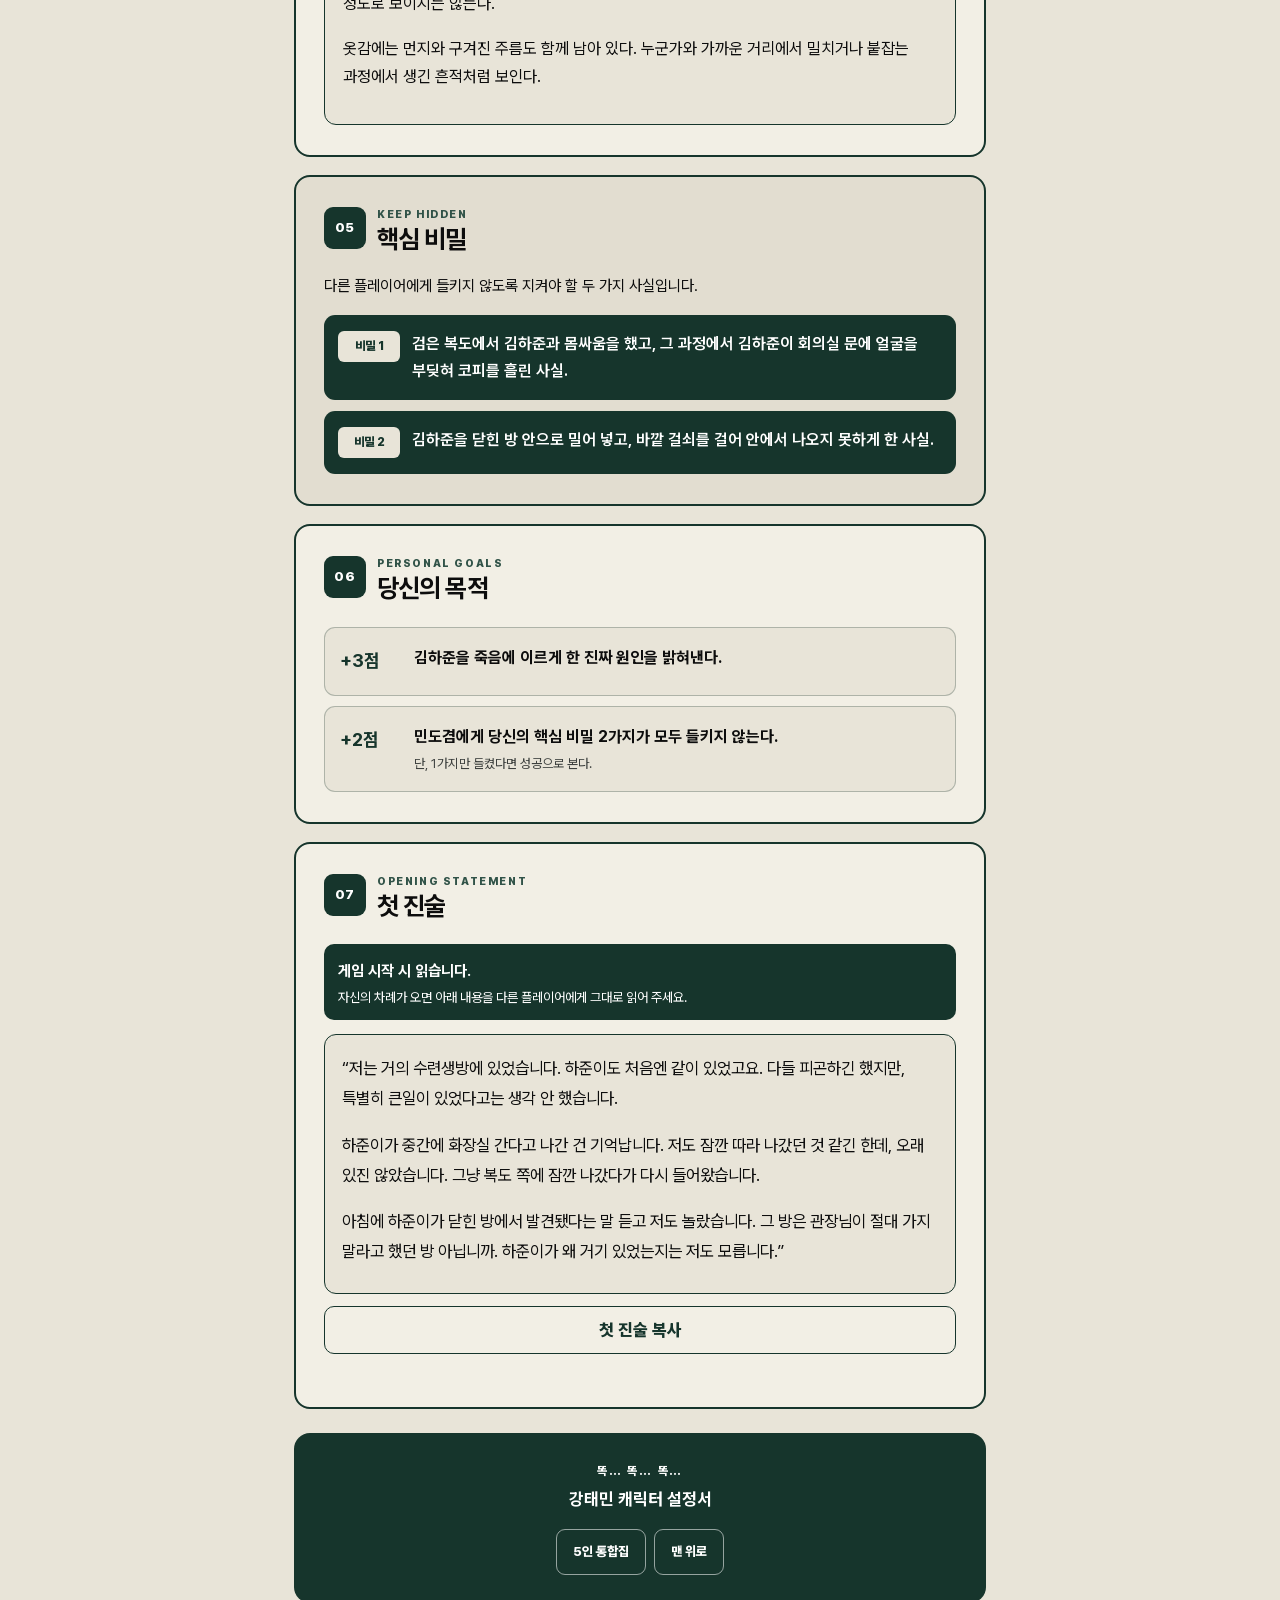
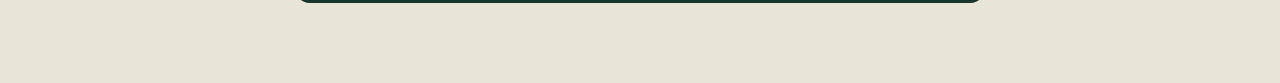
==== commit d37b5398: "Add files via upload" ====
--- a/index.html
+++ b/index.html
@@ -144,7 +144,7 @@
         <p>당신은 그 소리를 들었다. 하지만 바로 열지 않았다. 지금 문을 열면 모든 것이 드러난다. 조금만 지나면 하준이 조용해질 거라고 생각했다. 아니, 그렇게 생각해야 했다.</p>
       </div>
       <div class="story-block">
-        <h3>다음 날 아침</h3>
+        <h3>수련생방으로 돌아온 뒤</h3>
         <p>당신은 수련생방으로 돌아왔다. 도겸은 당신을 보는 것 같았고, 은찬은 하준이 돌아오지 않는 것을 신경 쓰는 듯했다. 당신은 아무 말도 하지 않았다. 나중에 열어주면 된다. 조금만 있다가. 그렇게 생각하며 이불을 덮었다.</p>
         <p>술기운과 긴장이 한꺼번에 밀려왔다. 눈을 감은 기억은 있는데, 다시 일어난 기억은 없다.</p>
         <p class="ending-line">다음 날 아침, 하준은 돌아오지 않았다.</p>
@@ -156,17 +156,12 @@
         <span class="section-number">03</span>
         <div><p>YOUR TIMELINE</p><h2>그날 밤의 행동</h2></div>
       </div>
+      <p class="timeline-note"><strong>읽는 법</strong> 배경 행동은 시간 구간으로 묶었고, 사건과 판단에 중요한 시각은 문장 안에 정확히 표시했습니다.</p>
       <ol class="timeline-list">
-        <li><div class="timeline-time">21:40</div><div><span class="location">수련생방</span><p>몰래 가져온 소주를 꺼냈다. 민도겸, 서은찬, 김하준이 자리에 남았다. 당신은 하준에게 여러 번 술을 권했다.</p></div></li>
-        <li><div class="timeline-time">21:50</div><div><span class="location">수련생방</span><p>방이 덥고 술 냄새가 남자 창문을 열었다. 창문은 사람이 드나들 수 있을 만큼 컸다.</p></div></li>
-        <li><div class="timeline-time">22:00</div><div><span class="location">수련생방</span><p>김하준은 이미 말이 느려지고 눈이 풀려 있었다. 방 안에는 소주병과 종이컵이 놓여 있었다.</p></div></li>
-        <li><div class="timeline-time">22:05</div><div><span class="location">수련생방 → 검은 복도</span><p>김하준이 “화장실 좀 갔다 올게”라고 말하며 소주병을 들고 나갔다. 당신은 고자질하러 간다고 오해해 곧바로 따라나갔다.</p></div></li>
-        <li><div class="timeline-time">22:10</div><div><span class="location">회의실 문 앞</span><p>소주병을 두고 몸싸움이 벌어졌다. 김하준은 회의실 문에 얼굴을 부딪혀 코피를 흘렸다. 병은 손에서 빠져 회의실 문 가까운 구석으로 굴러갔다.</p></div></li>
-        <li class="timeline-list__critical"><div class="timeline-time">22:15</div><div><span class="location">닫힌 방</span><p>당신은 김하준을 방 안으로 밀어 넣고 문을 닫은 뒤 바깥 걸쇠를 걸었다. 안에서 세 번의 노크가 났지만 열지 않았다.</p></div></li>
-        <li><div class="timeline-time">22:17</div><div><span class="location">검은 복도 → 수련생방</span><p>혼자 돌아왔다. 민도겸과 서은찬은 당신이 김하준 없이 돌아온 것을 보았다. 당신은 설명하지 않았다.</p></div></li>
-        <li><div class="timeline-time">22:22</div><div><span class="location">수련생방</span><p>방문 바로 밖에서 세 번의 노크가 났다. 김하준을 가둔 일이 떠올라 문을 확인하지 않았다.</p><aside>중요: 이 소리는 닫힌 방이 아니라 수련생방 문에서 났다.</aside></div></li>
-        <li><div class="timeline-time">22:30 이후</div><div><span class="location">수련생방</span><p>술기운과 긴장 속에서 이불을 덮고 누웠다. 이후 누가 방을 나가거나 들어왔는지 제대로 확인하지 못했다.</p></div></li>
-        <li><div class="timeline-time">다음 날 아침</div><div><span class="location">닫힌 방 앞</span><p>김하준이 보이지 않는다는 말에 다른 사람들과 닫힌 방으로 갔다. 바깥 걸쇠는 걸려 있었고, 방 안에서 김하준의 시신이 발견되었다.</p></div></li>
+        <li><div class="timeline-time" aria-label="21시 40분부터 22시 05분까지">21:40<br><span>~22:05</span></div><div><span class="location">수련생방</span><p>몰래 가져온 소주를 꺼냈다. 민도겸, 서은찬, 김하준이 자리에 남았고, 당신은 하준에게 여러 번 술을 권했다. 방이 덥고 술 냄새가 남자 창문을 열었다. 김하준은 점점 취했고, <strong>22:05</strong> 소주병을 들고 나갔다. 당신은 고자질하러 간다고 오해해 곧바로 뒤따랐다.</p></div></li>
+        <li class="timeline-list__critical"><div class="timeline-time" aria-label="22시 05분부터 22시 17분까지">22:05<br><span>~22:17</span></div><div><span class="location">검은 복도·회의실 문 앞·닫힌 방</span><p><strong>22:10</strong> 소주병을 두고 몸싸움이 벌어져 김하준이 회의실 문에 얼굴을 부딪히고 코피를 흘렸다. 병은 문 가까운 구석으로 굴러갔다. <strong>22:15</strong> 당신은 하준을 닫힌 방에 밀어 넣고 바깥 걸쇠를 걸었다. 안에서 세 번의 노크가 났지만 열지 않았다. <strong>22:17</strong> 혼자 수련생방으로 돌아왔고 아무 설명도 하지 않았다.</p></div></li>
+        <li class="timeline-list__critical"><div class="timeline-time" aria-label="22시 17분부터 22시 30분까지">22:17<br><span>~22:30</span></div><div><span class="location">수련생방</span><p>김하준이 돌아오지 않은 일을 설명하지 않았다. <strong>22:22</strong> 방문 바로 밖에서 세 번의 노크가 났지만 김하준을 가둔 일이 떠올라 문을 확인하지 않았다. <strong>22:30 이후</strong> 술기운과 긴장 속에서 누웠고, 이후 누가 드나들었는지 제대로 확인하지 못했다.</p><aside>중요: 22:22의 소리는 닫힌 방이 아니라 수련생방 문에서 났다.</aside></div></li>
+        <li><div class="timeline-time">다음 날<br>아침</div><div><span class="location">닫힌 방 앞</span><p>김하준이 보이지 않는다는 말에 다른 사람들과 닫힌 방으로 갔다. 바깥 걸쇠는 걸려 있었고, 방 안에서 김하준의 시신이 발견되었다.</p></div></li>
       </ol>
     </section>
 
--- a/style.css
+++ b/style.css
@@ -365,8 +365,11 @@
 .story-block blockquote { margin: 20px 0; color: var(--green); font-size: 1.55rem; font-weight: 800; letter-spacing: .19em; text-align: center; }
 .ending-line { margin-top: 18px; padding-left: 13px; border-left: 4px solid var(--green); font-weight: 800; }
 
+.timeline-note { margin: 0 0 14px; padding: 12px 13px; color: var(--ink); background: rgba(22, 53, 44, .055); border-left: 4px solid var(--green); border-radius: 9px; font-size: .82rem; line-height: 1.6; }
+.timeline-note strong { color: var(--green); font-weight: 850; }
+.timeline-time > span { white-space: nowrap; }
 .timeline-list { position: relative; display: grid; gap: 10px; margin: 0; padding: 0; list-style: none; }
-.timeline-list li { display: grid; grid-template-columns: 82px 1fr; gap: 12px; padding: 15px 13px; background: var(--paper); border: 1px solid var(--line); border-radius: 11px; }
+.timeline-list li { display: grid; grid-template-columns: 96px 1fr; gap: 12px; padding: 15px 13px; background: var(--paper); border: 1px solid var(--line); border-radius: 11px; }
 .timeline-time { color: var(--green); font-size: .84rem; font-weight: 850; line-height: 1.4; }
 .timeline-list .location { display: block; margin-bottom: 5px; color: var(--green-soft); font-size: .7rem; font-weight: 800; }
 .timeline-list p { margin: 0; font-size: .91rem; line-height: 1.65; }
@@ -425,7 +428,7 @@
   .control-button--guide { min-width: 92px; }
   .control-button--map { min-width: 44px; padding-inline: 6px; }
   .control-button--toc { min-width: 50px; }
-  .timeline-list li { grid-template-columns: 69px 1fr; gap: 9px; padding-inline: 10px; }
+  .timeline-list li { grid-template-columns: 76px 1fr; gap: 9px; padding-inline: 10px; }
   .secret-list article { grid-template-columns: 54px 1fr; gap: 9px; padding-inline: 11px; }
 }
 
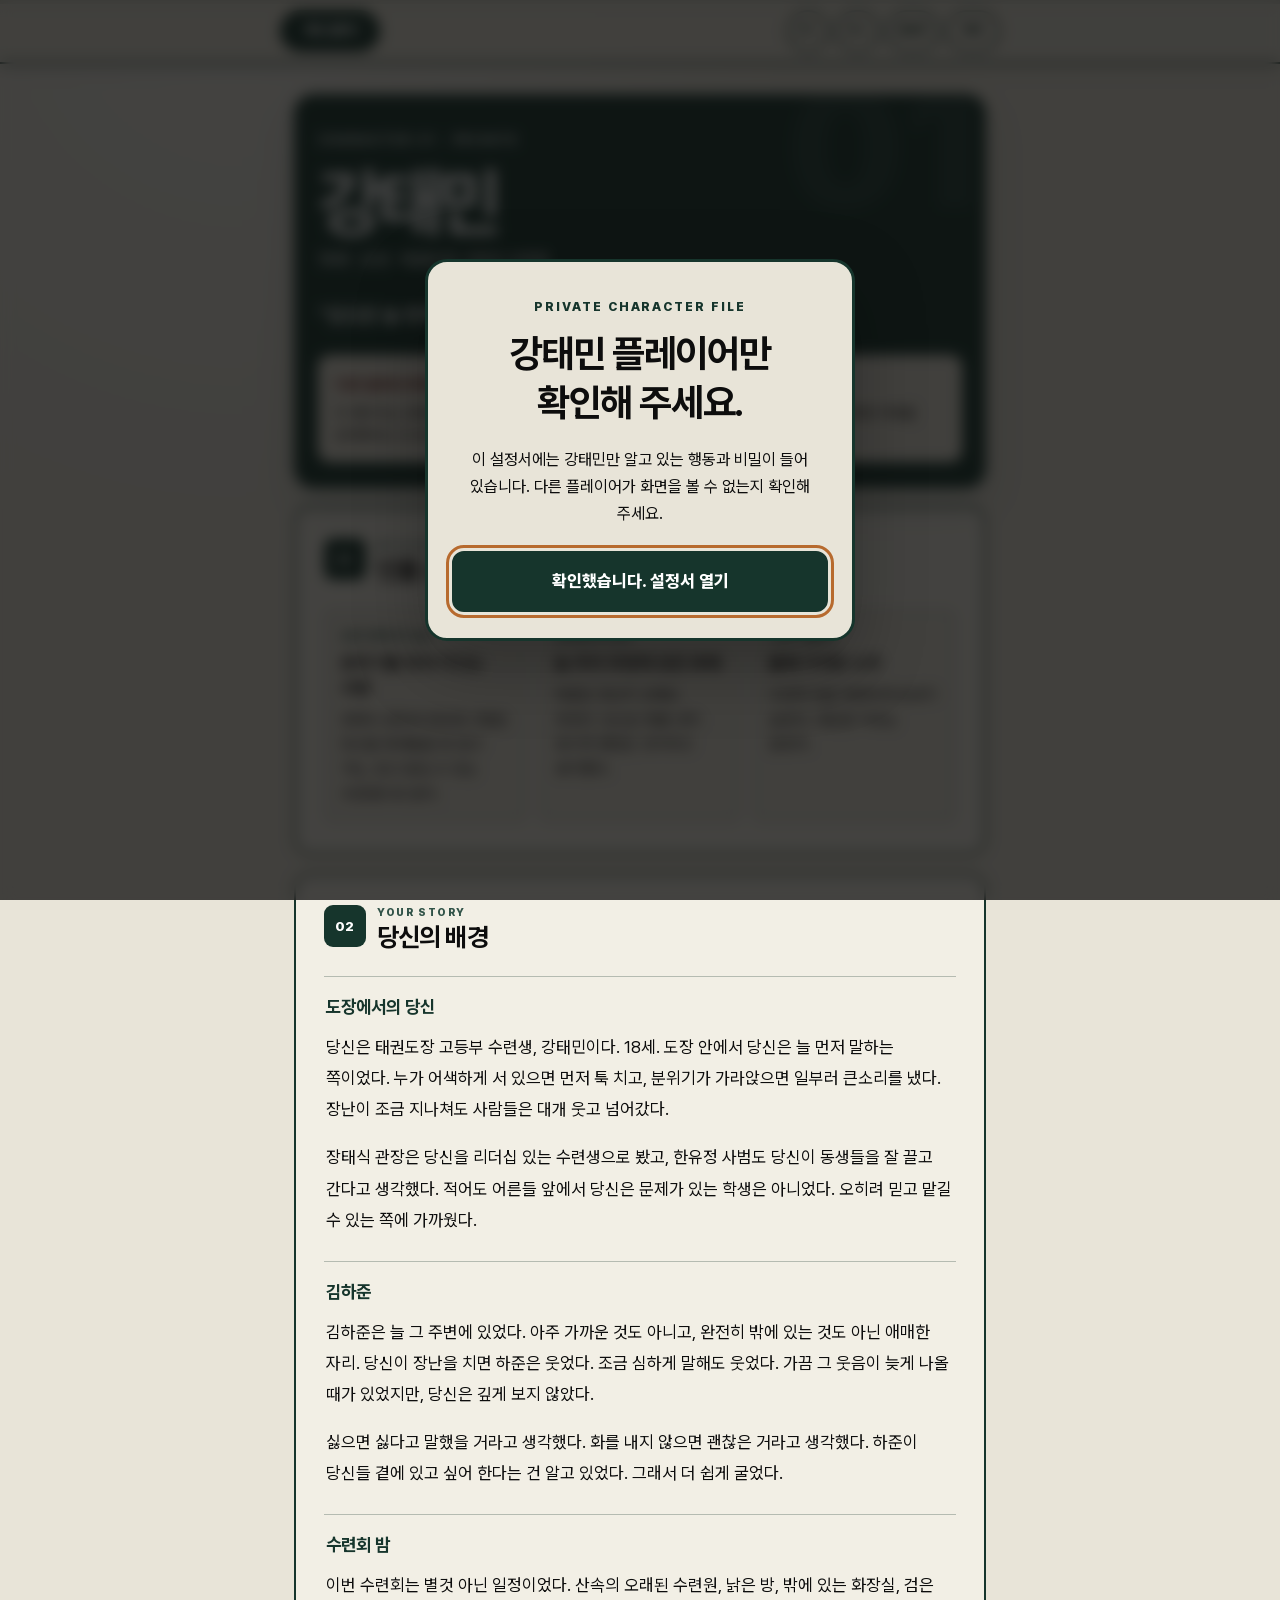
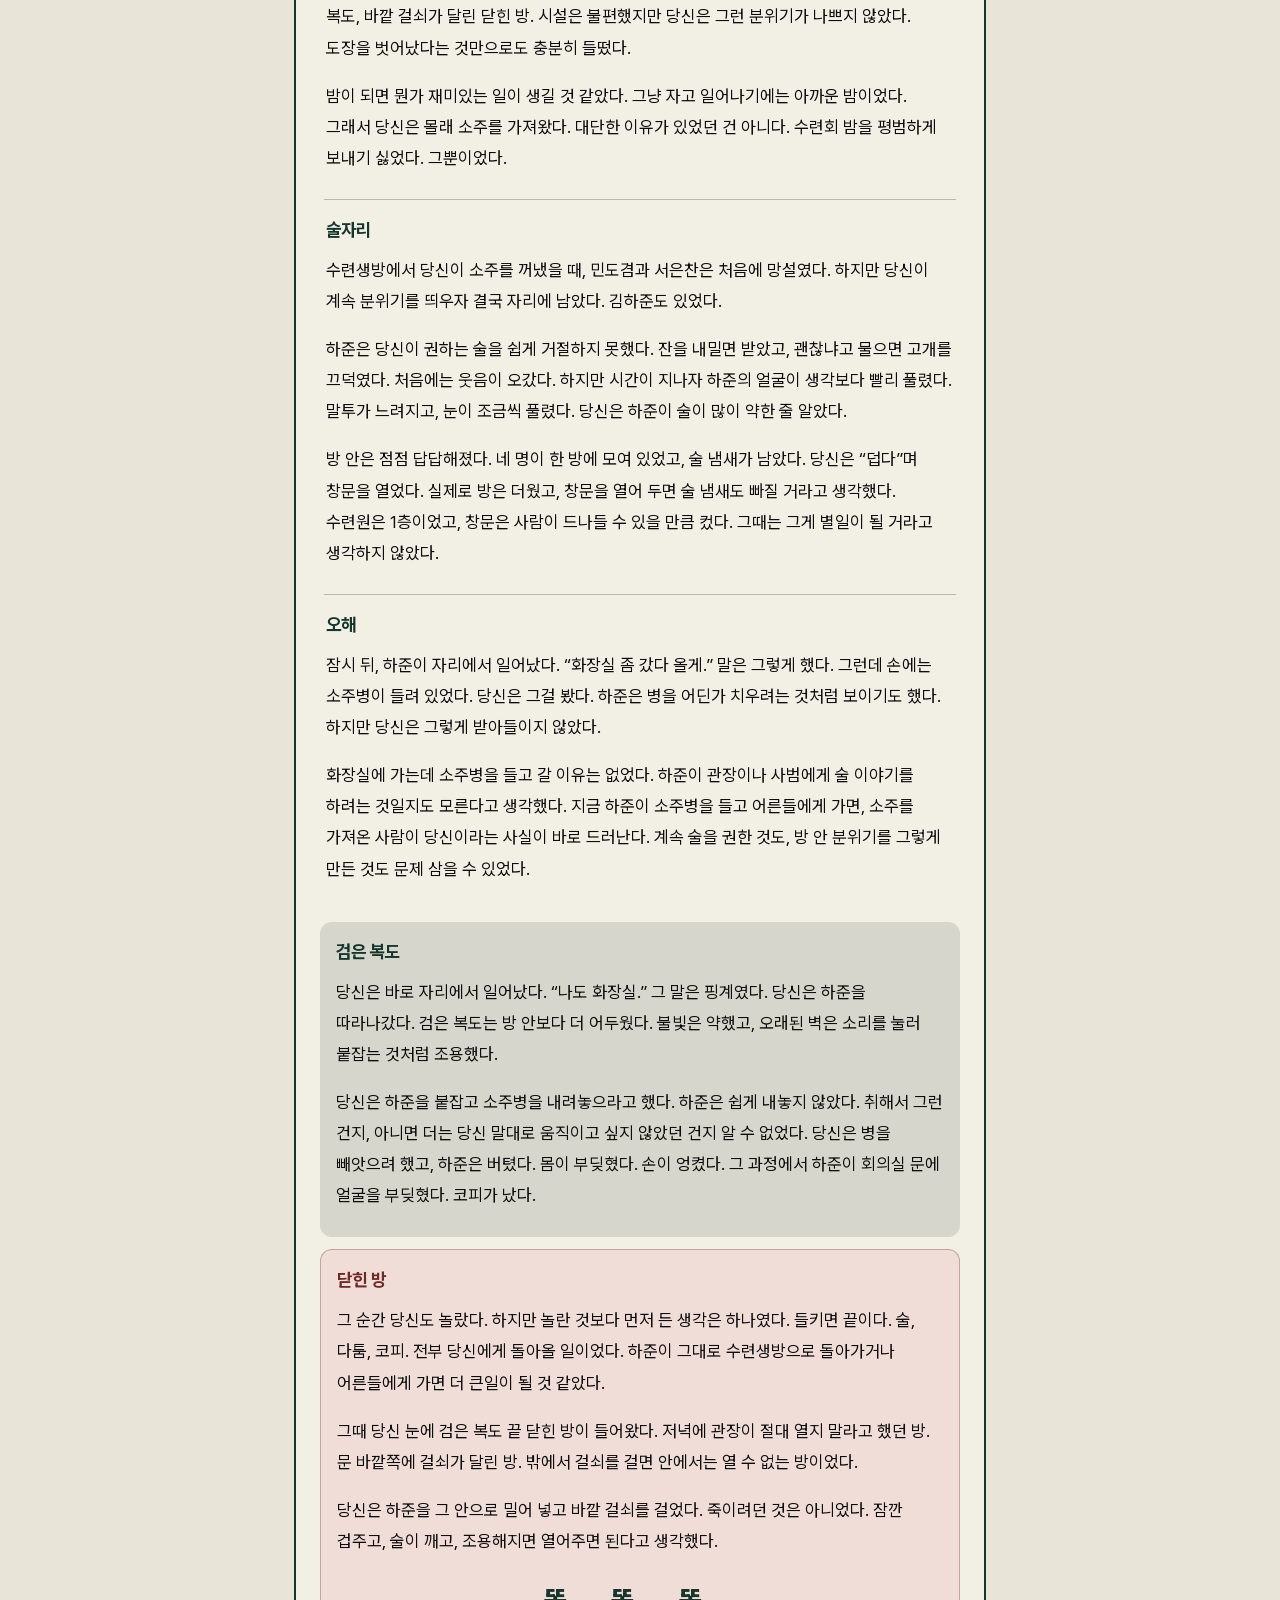
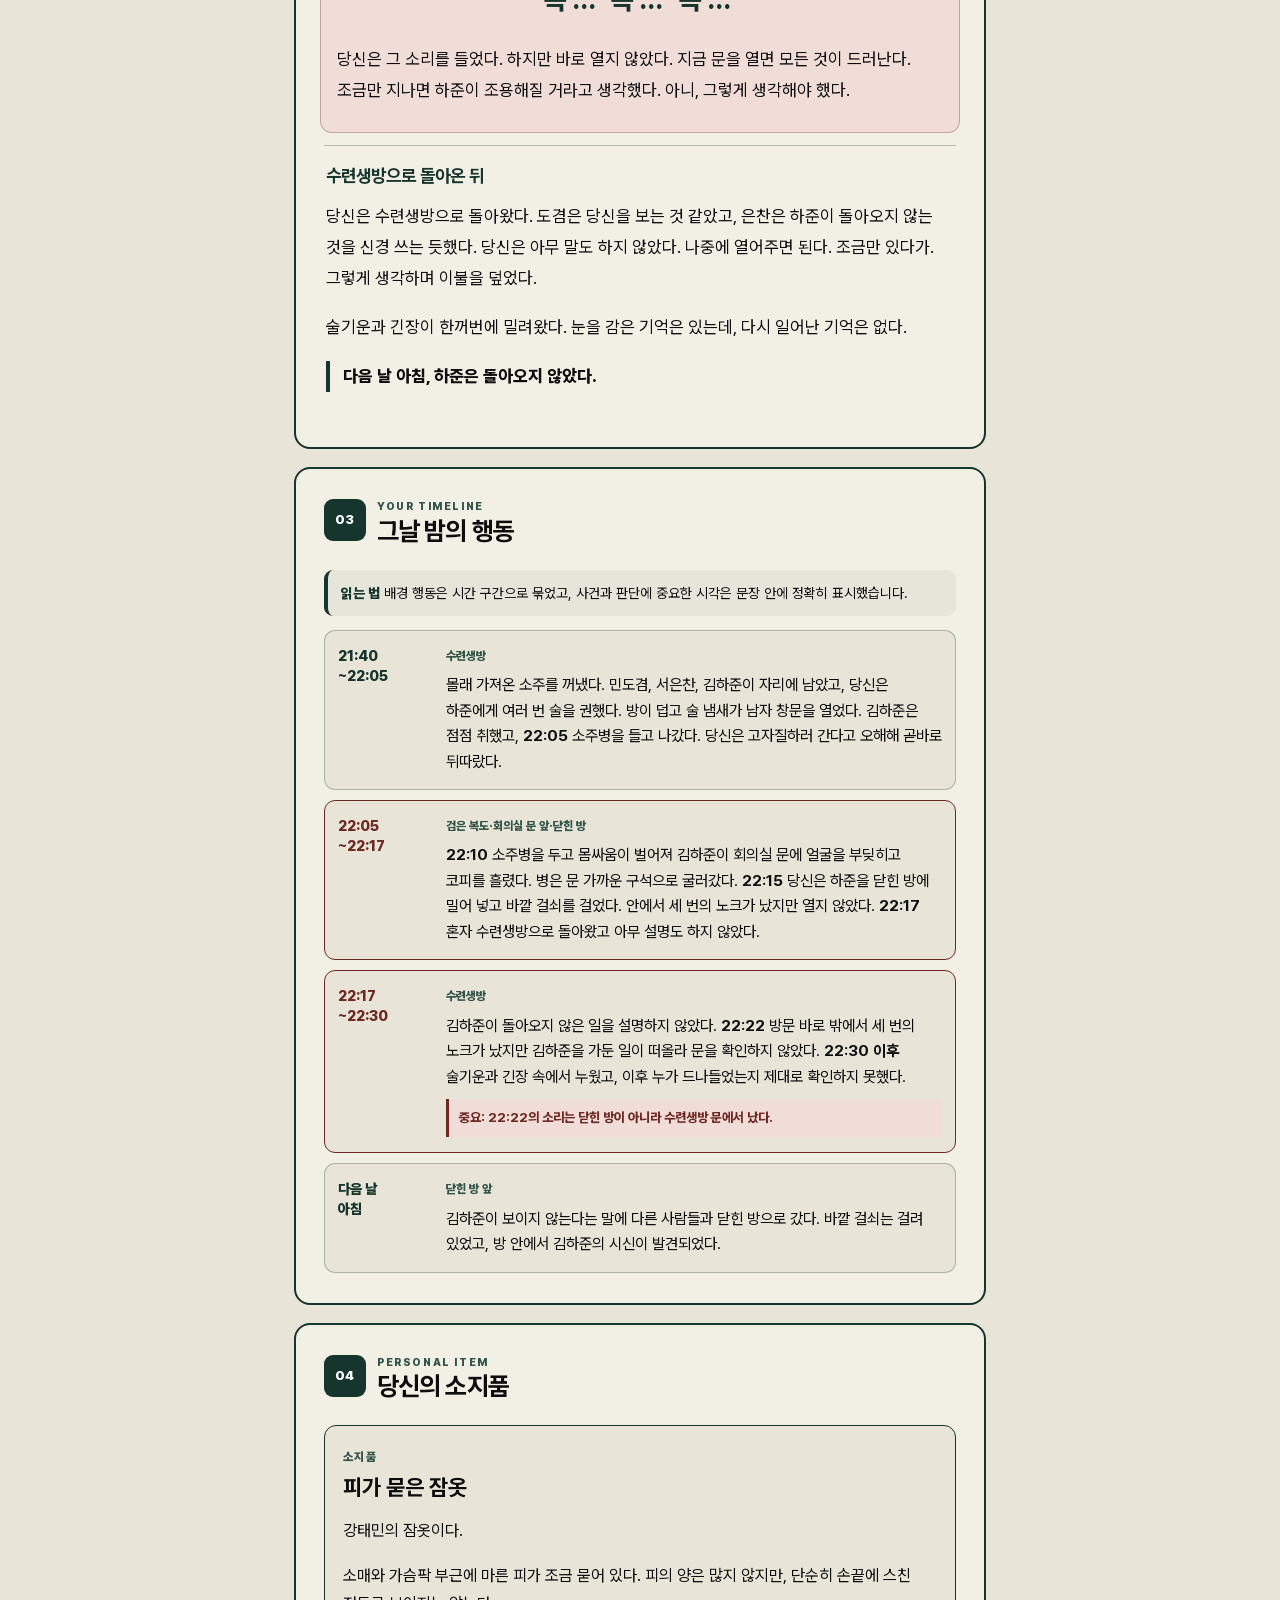
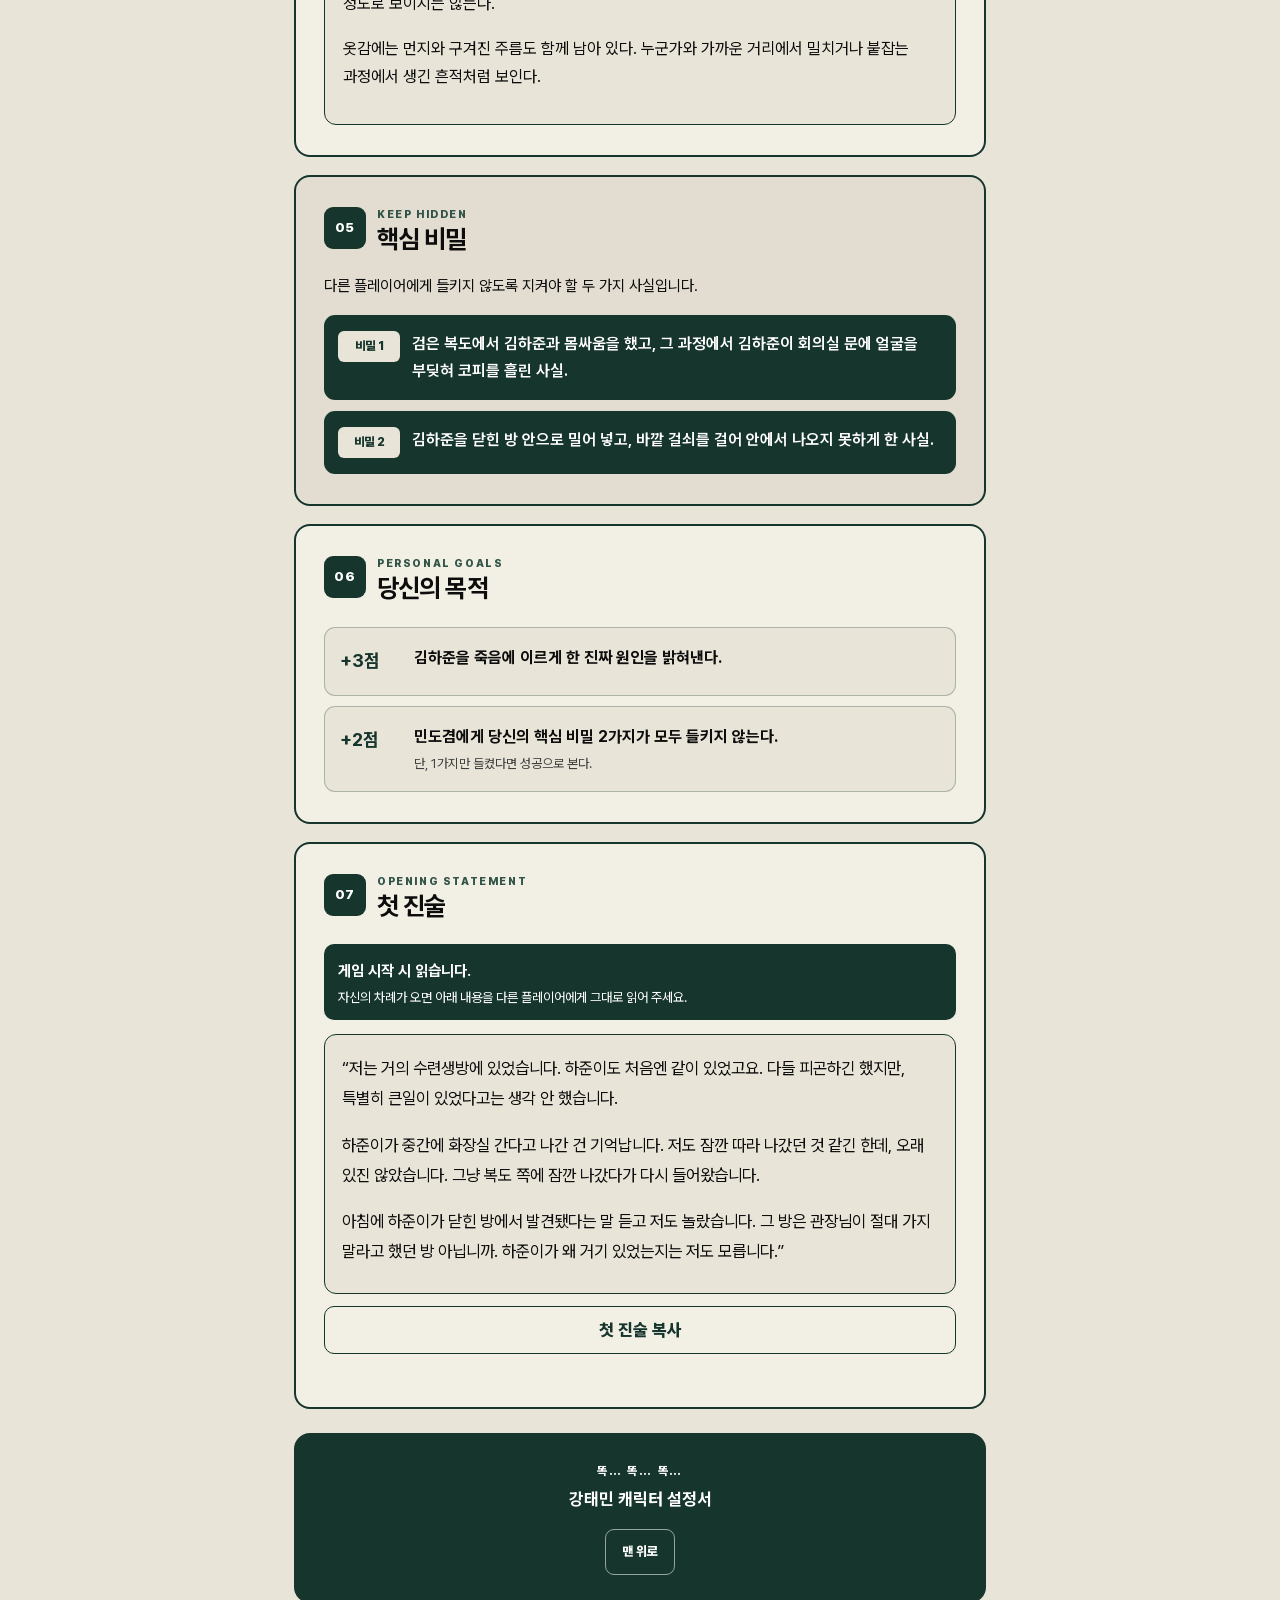
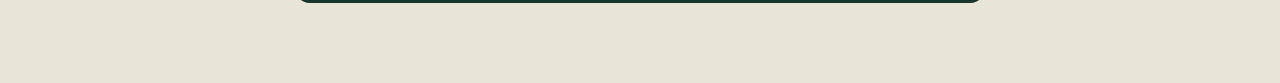
==== commit 23add12c: "Add files via upload" ====
--- a/index.html
+++ b/index.html
@@ -220,7 +220,7 @@
     <footer class="page-footer">
       <p>똑… 똑… 똑…</p>
       <strong>강태민 캐릭터 설정서</strong>
-      <div class="page-footer__links"><a href="../../index.html">5인 통합집</a><a id="footerTopLink" href="#pageTop">맨 위로</a></div>
+      <div class="page-footer__links"><a id="footerTopLink" href="#pageTop">맨 위로</a></div>
     </footer>
   </main>
 
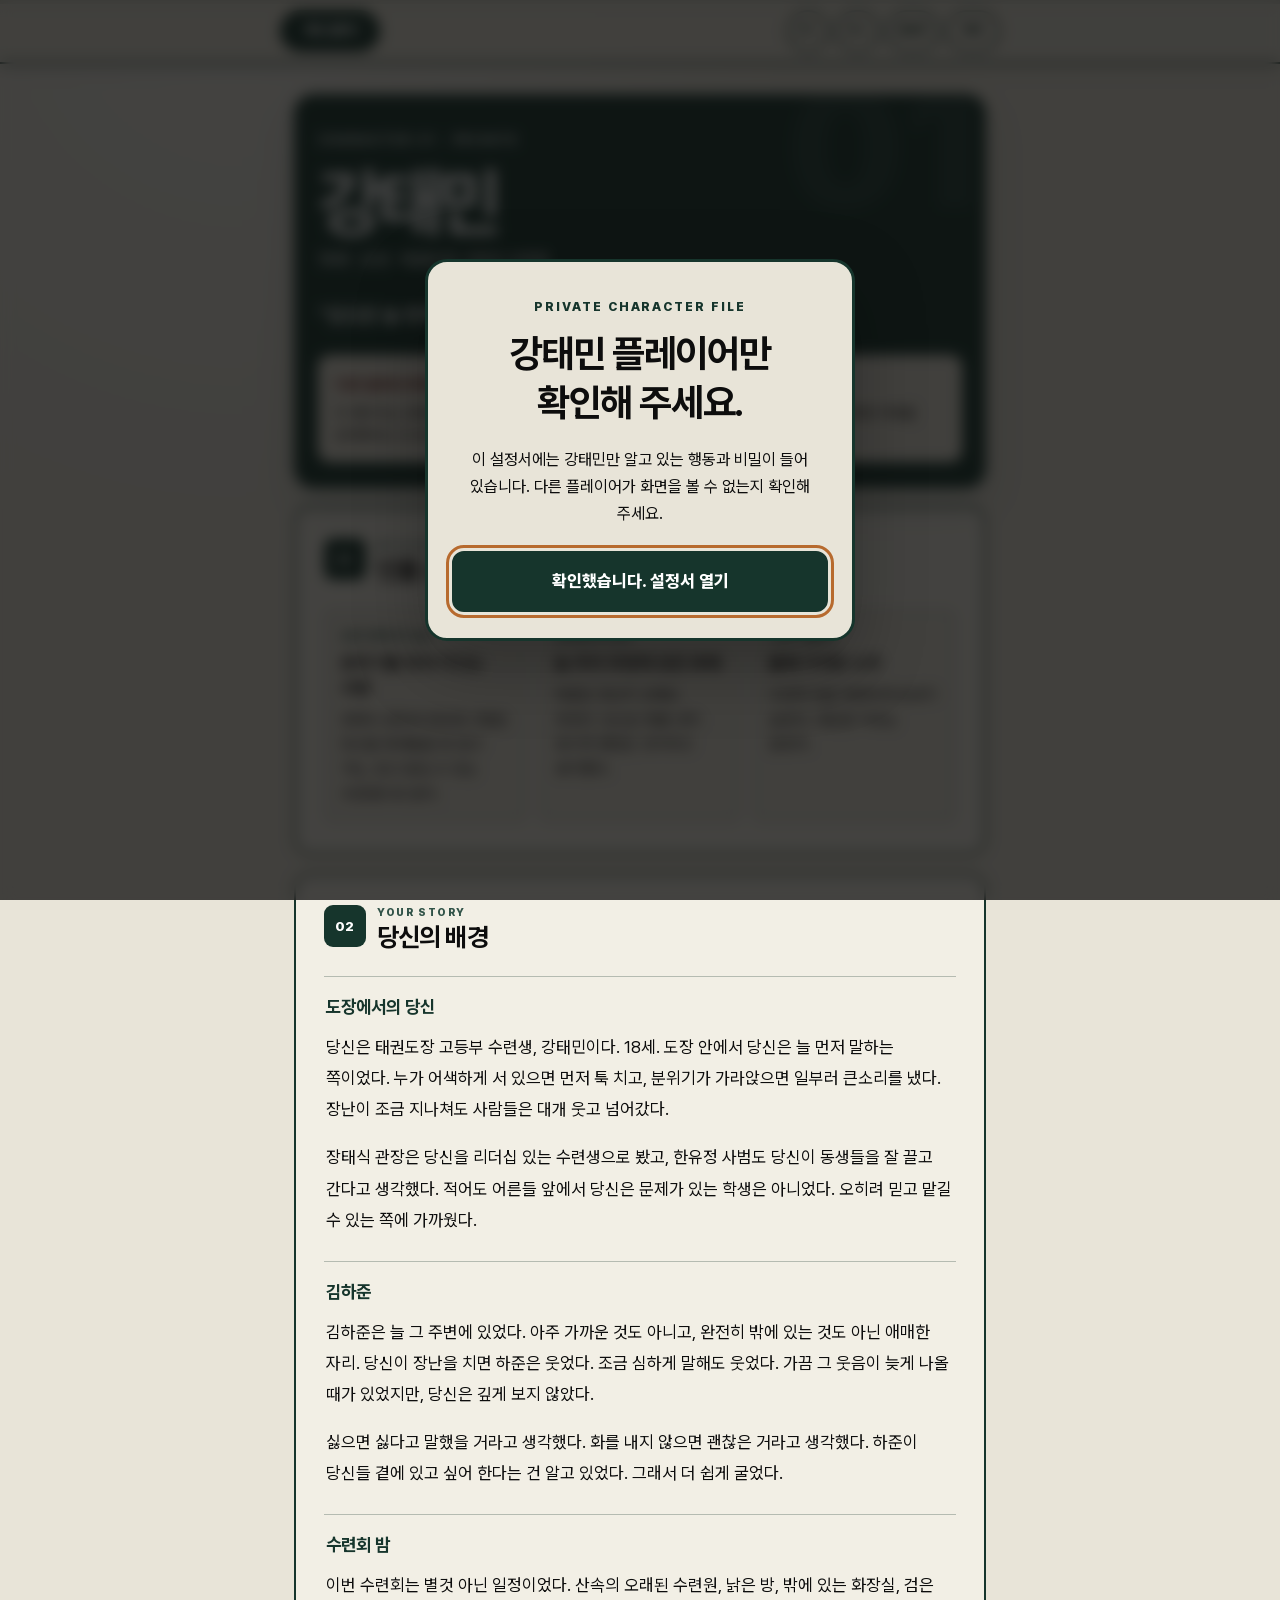
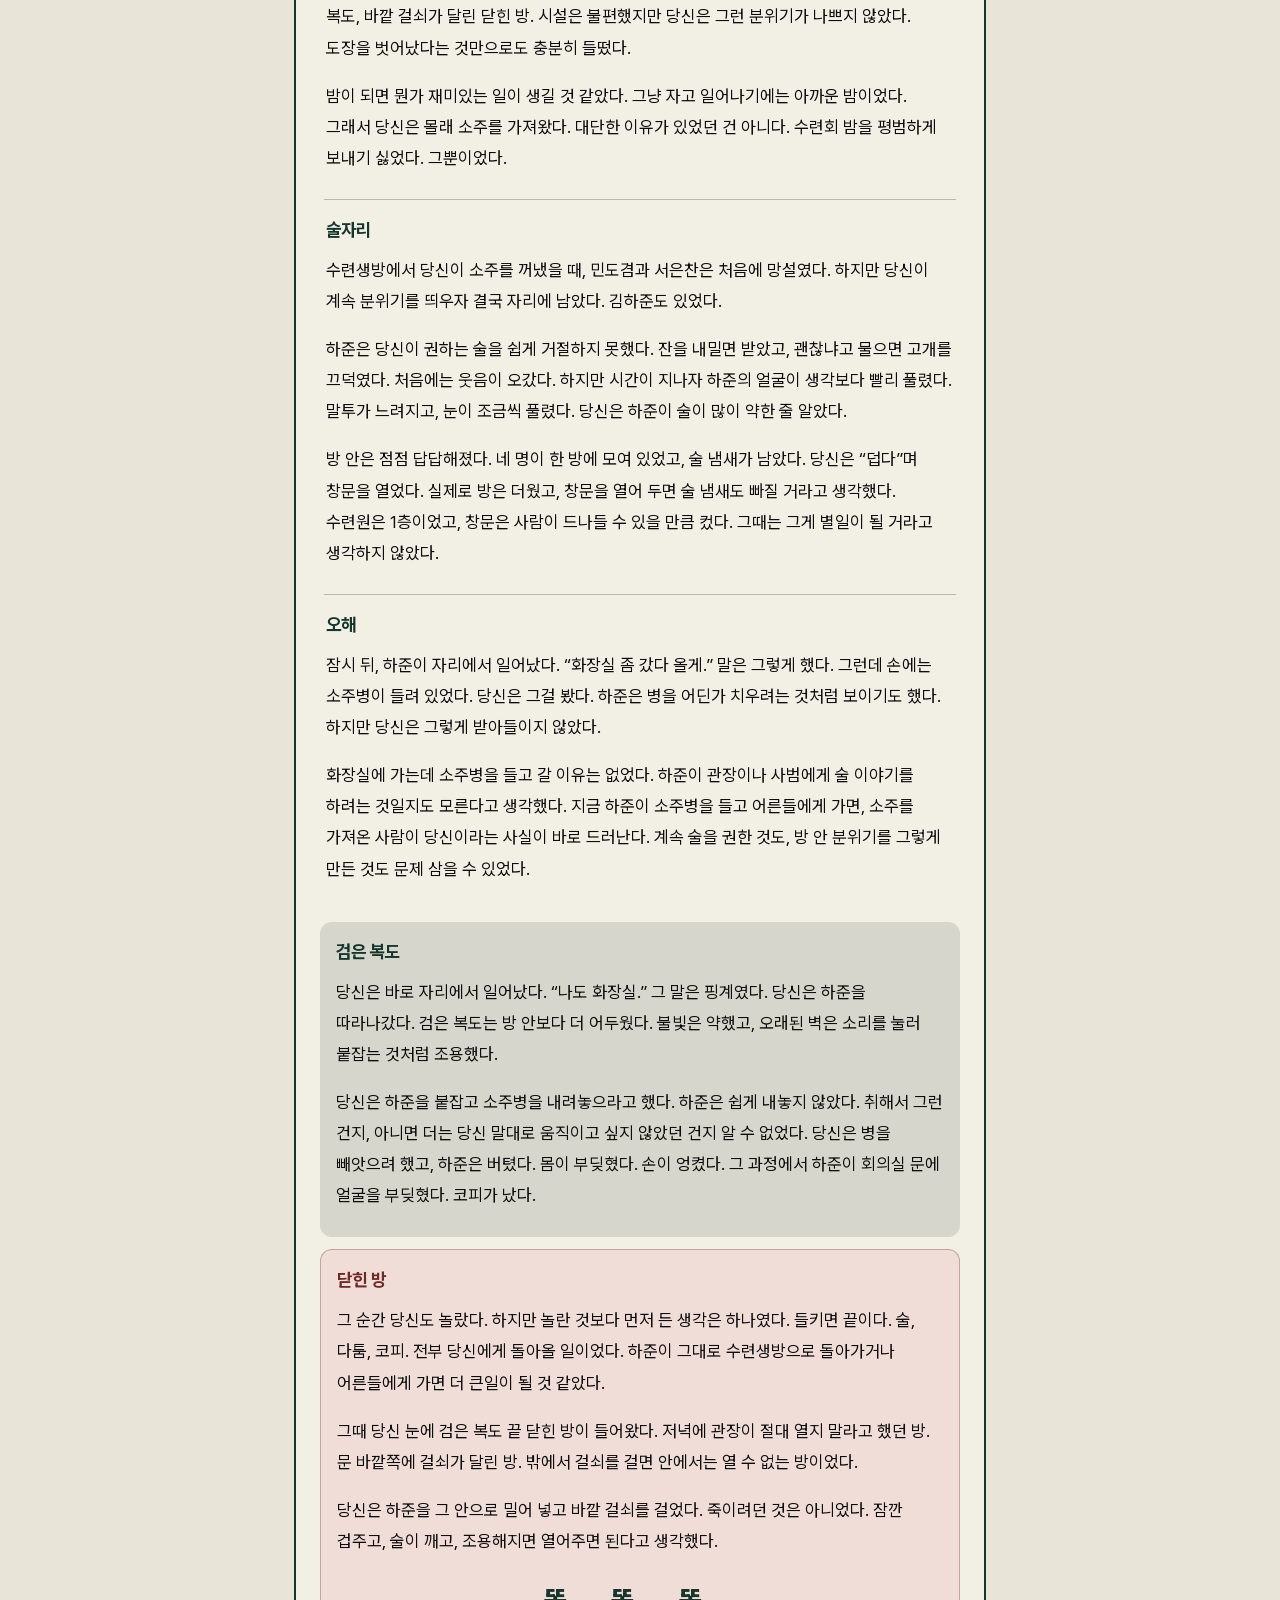
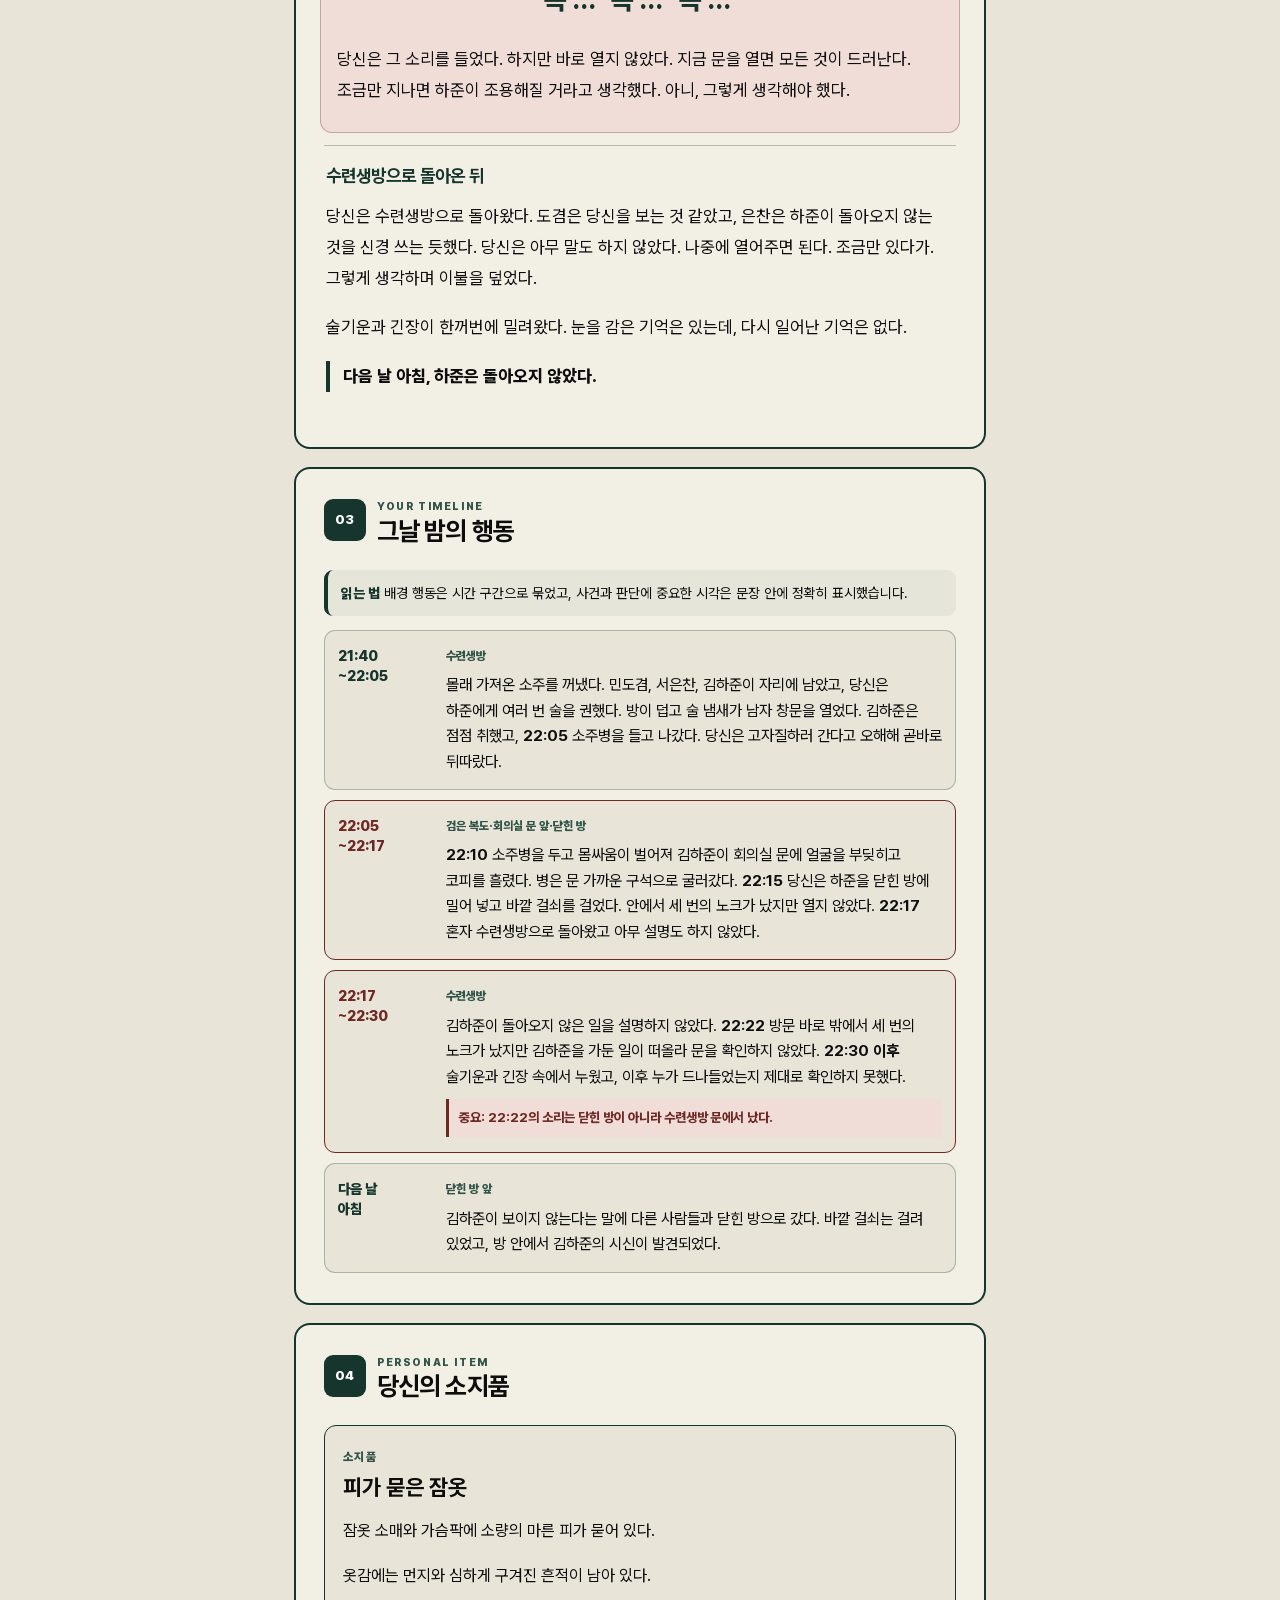
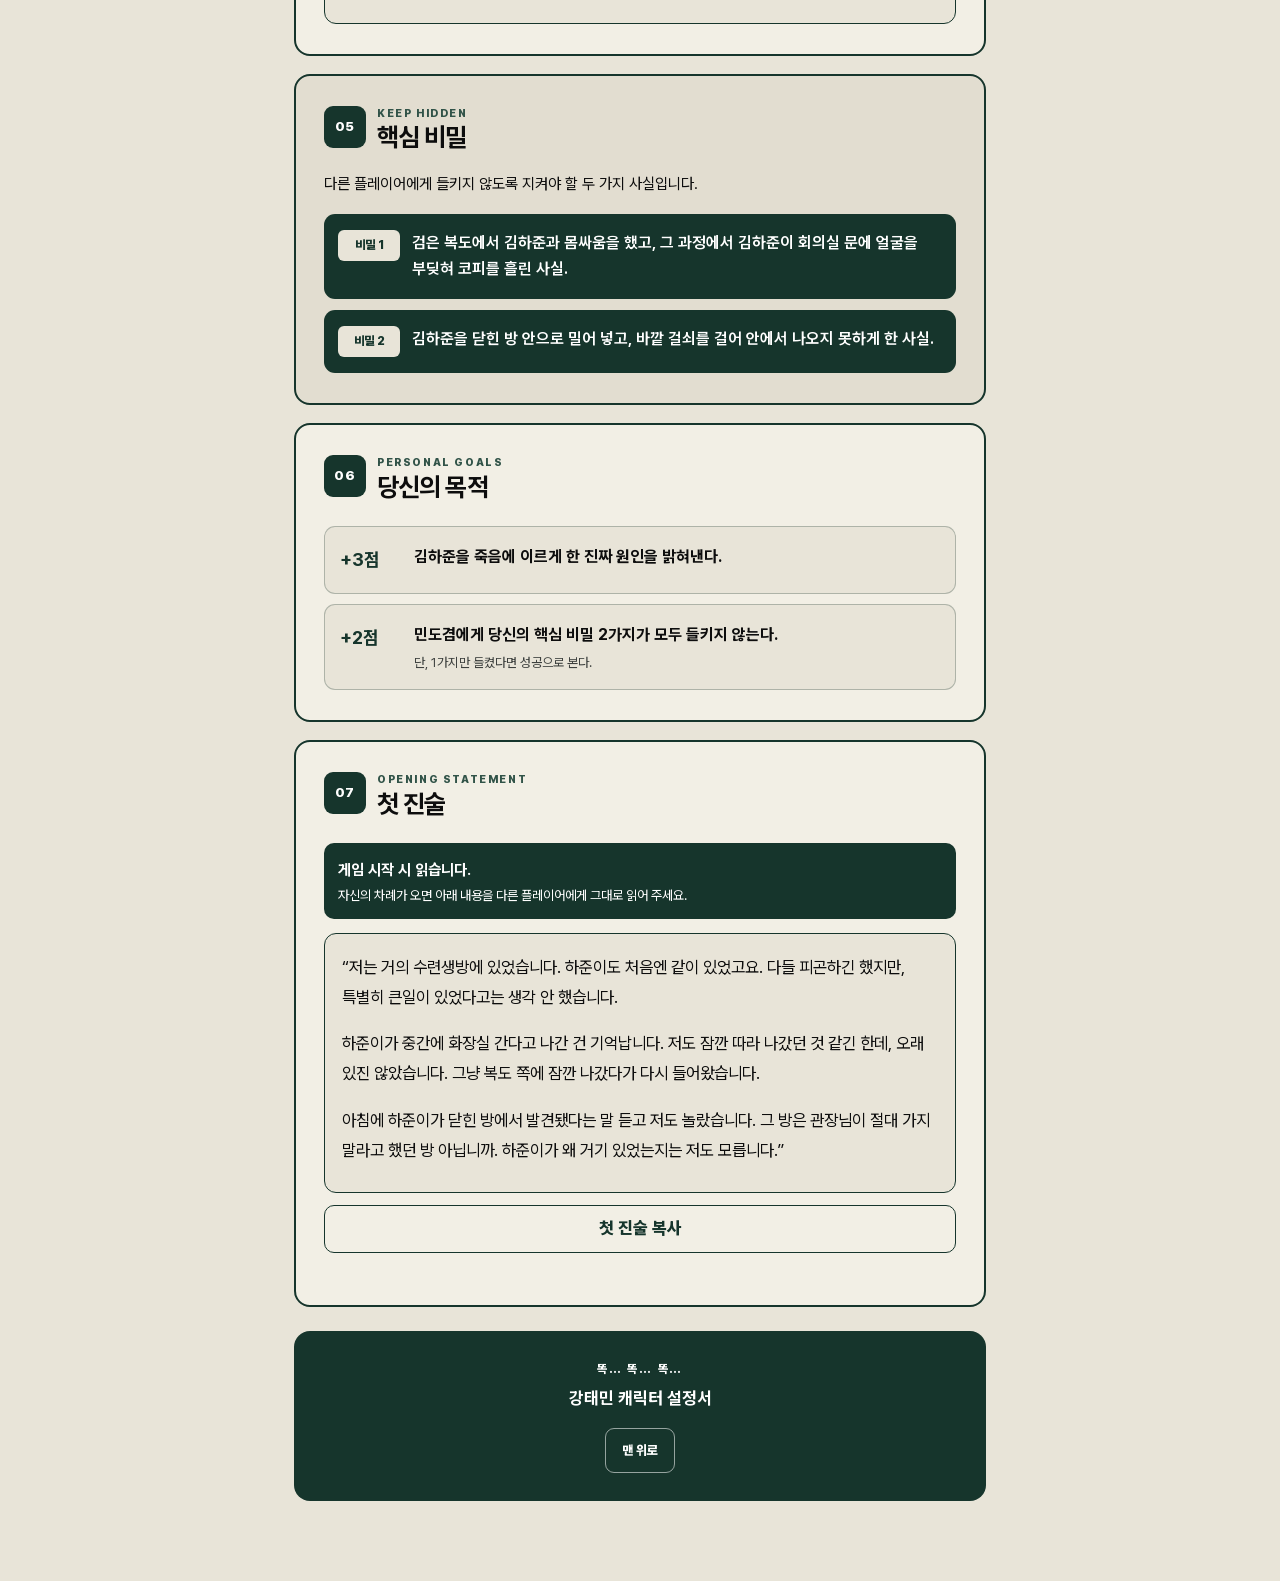
==== commit 669f66da: "Add files via upload" ====
--- a/index.html
+++ b/index.html
@@ -173,9 +173,8 @@
       <article class="item-card">
         <p class="item-card__label">소지품</p>
         <h3>피가 묻은 잠옷</h3>
-        <p>강태민의 잠옷이다.</p>
-        <p>소매와 가슴팍 부근에 마른 피가 조금 묻어 있다. 피의 양은 많지 않지만, 단순히 손끝에 스친 정도로 보이지는 않는다.</p>
-        <p>옷감에는 먼지와 구겨진 주름도 함께 남아 있다. 누군가와 가까운 거리에서 밀치거나 붙잡는 과정에서 생긴 흔적처럼 보인다.</p>
+        <p>잠옷 소매와 가슴팍에 소량의 마른 피가 묻어 있다.</p>
+        <p>옷감에는 먼지와 심하게 구겨진 흔적이 남아 있다.</p>
       </article>
     </section>
 
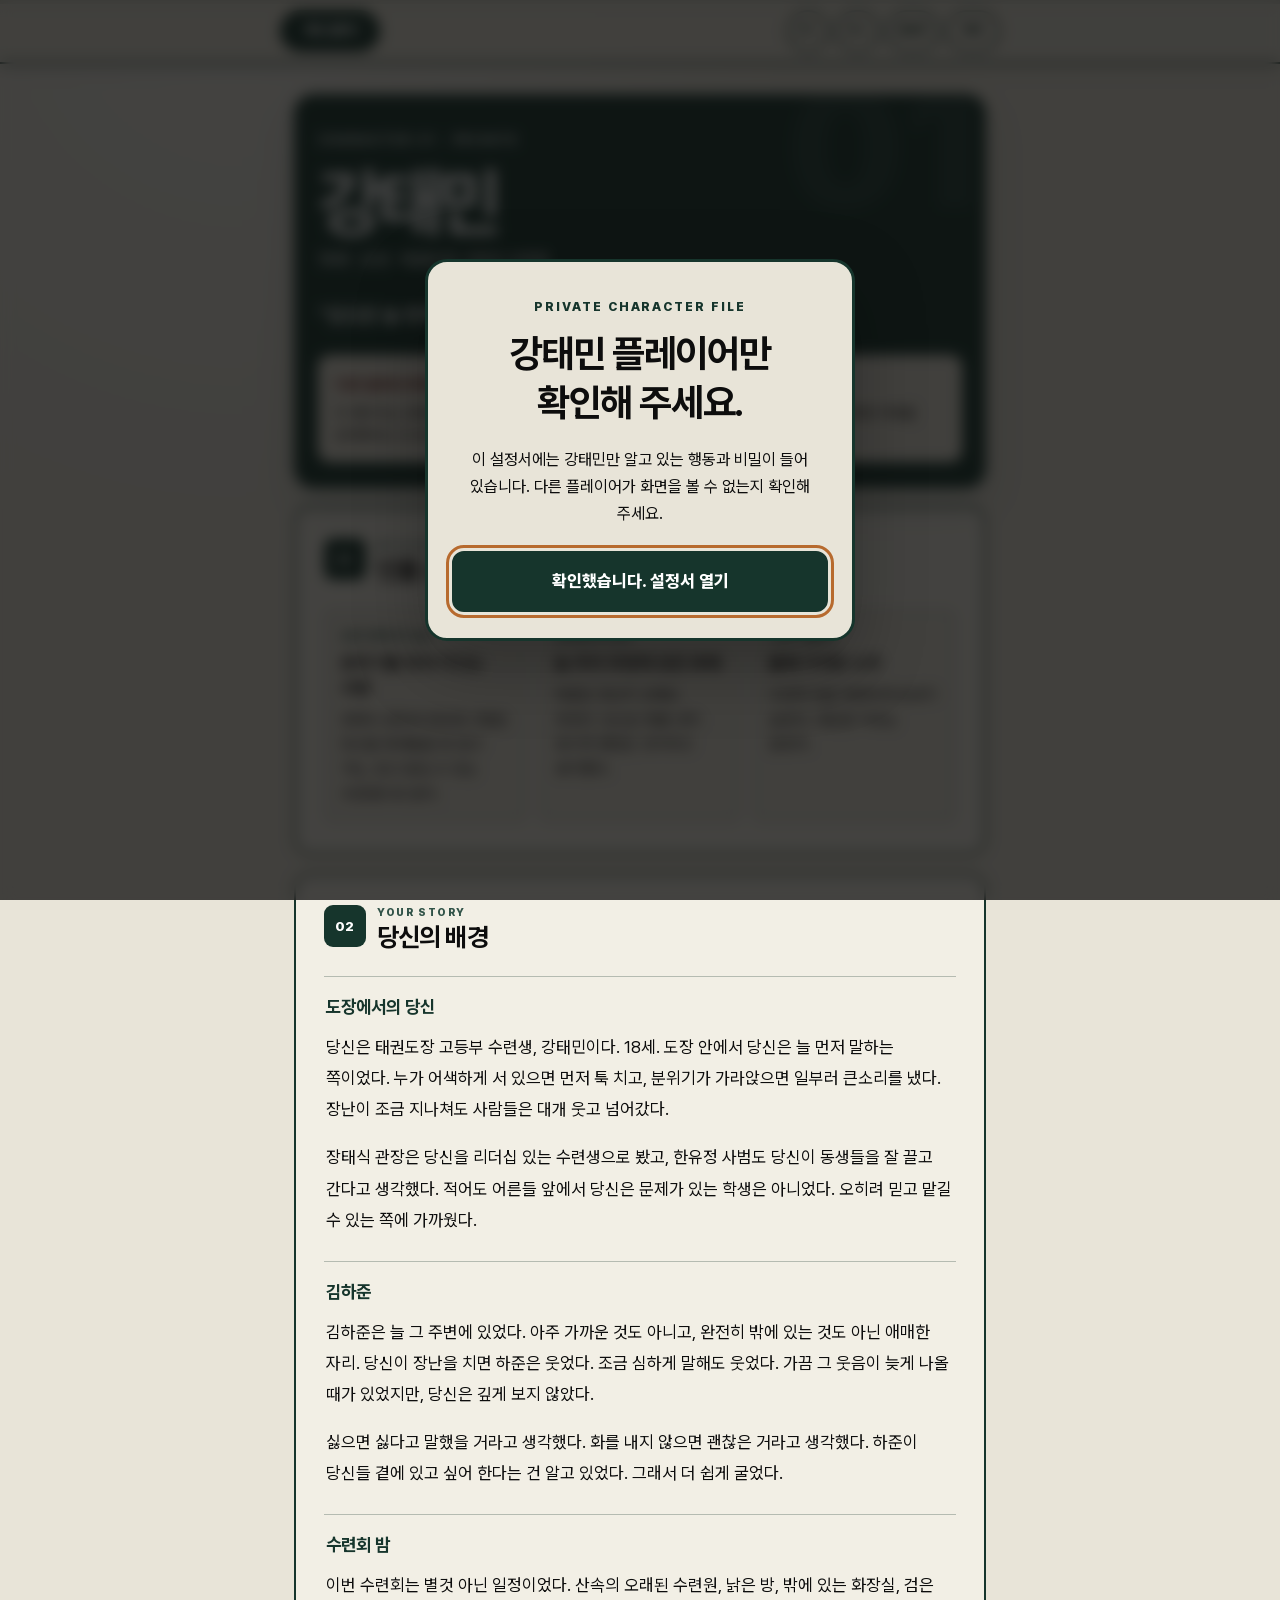
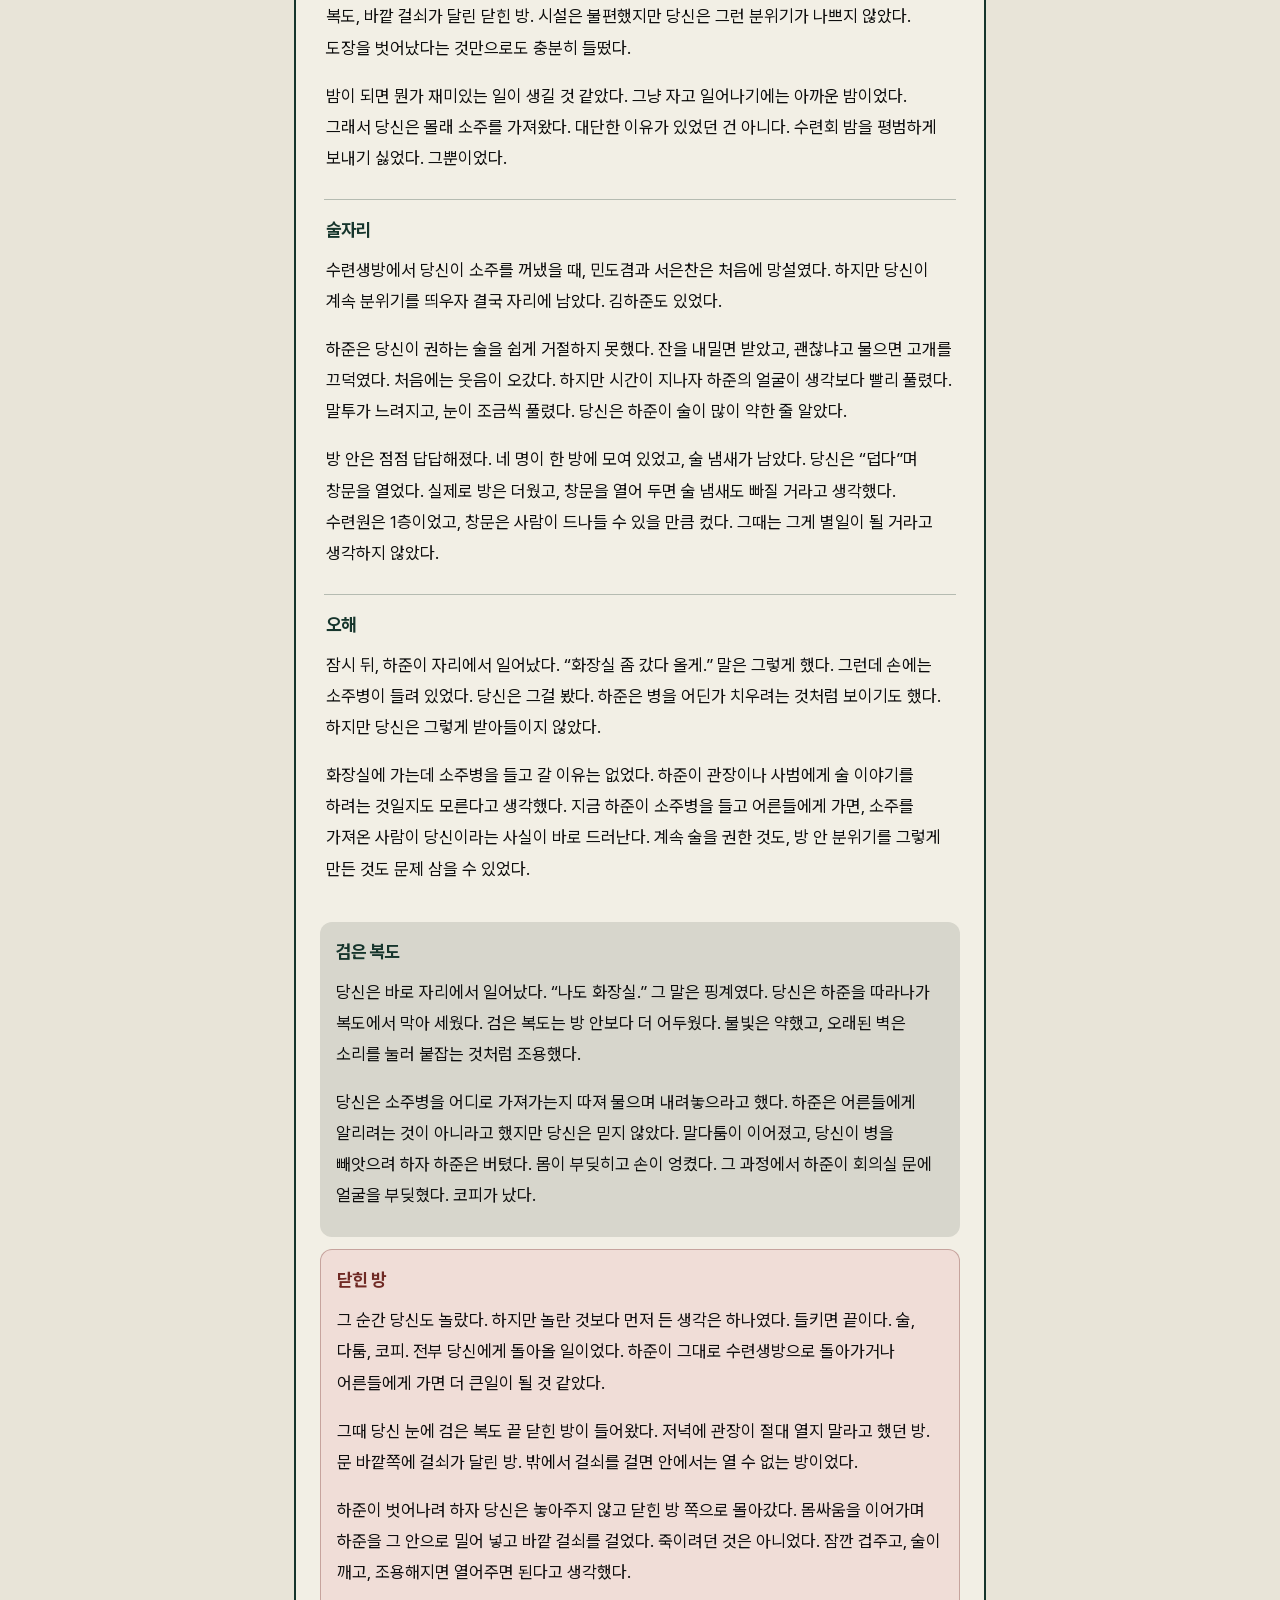
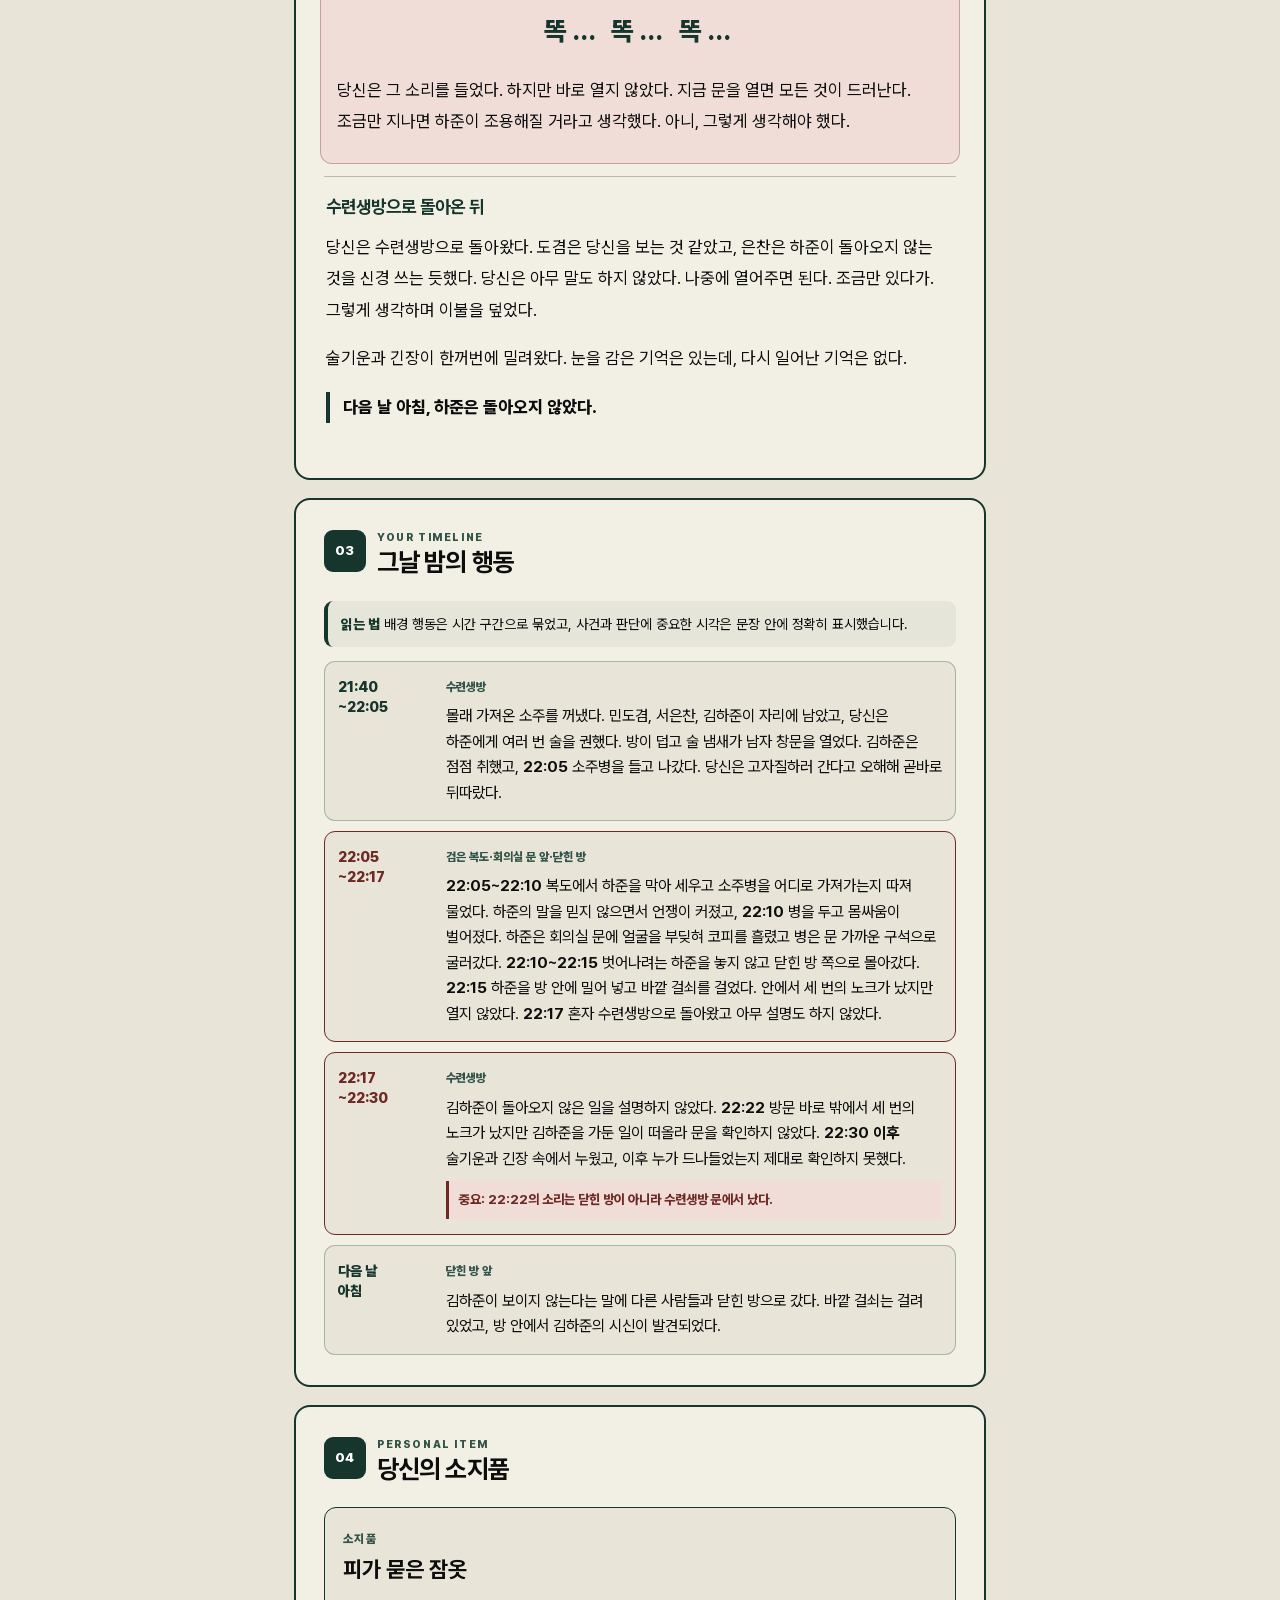
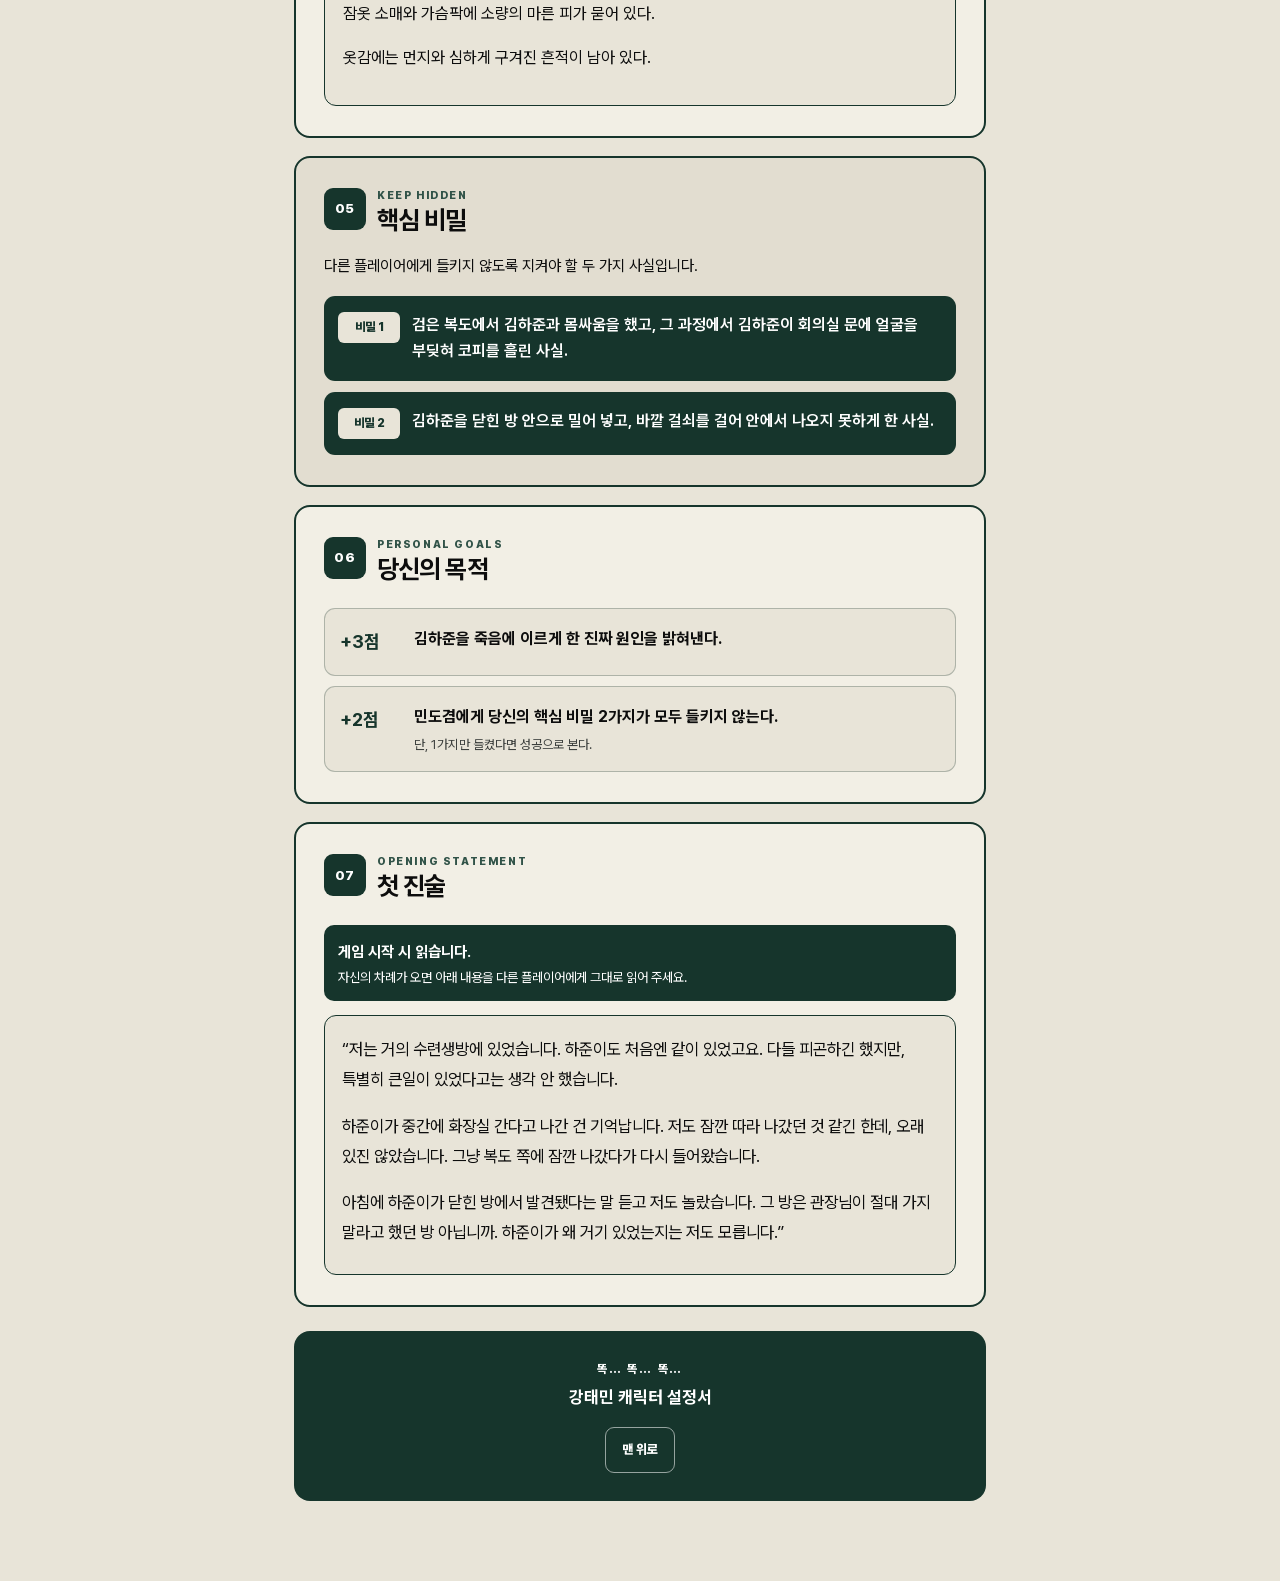
==== commit a10a0dab: "Add files via upload" ====
--- a/index.html
+++ b/index.html
@@ -8,7 +8,7 @@
   <meta name="robots" content="noindex,nofollow,noarchive,nosnippet">
   <title>똑… 똑… 똑… | 강태민 캐릭터 설정서</title>
   <meta name="description" content="머더 미스터리 똑… 똑… 똑… 강태민 전용 모바일 캐릭터 설정서">
-  <link rel="stylesheet" href="style.css">
+  <link rel="stylesheet" href="style.css?v=reader-tutorial-1">
 </head>
 <body class="is-locked">
   <span class="page-top-anchor" id="pageTop" aria-hidden="true"></span>
@@ -21,6 +21,24 @@
       <h1 id="gateTitle">강태민 플레이어만<br>확인해 주세요.</h1>
       <p>이 설정서에는 강태민만 알고 있는 행동과 비밀이 들어 있습니다. 다른 플레이어가 화면을 볼 수 없는지 확인해 주세요.</p>
       <button id="acknowledgeButton" type="button">확인했습니다. 설정서 열기</button>
+    </div>
+  </section>
+
+  <section class="reader-tutorial" id="readerTutorial" role="dialog" aria-modal="true" aria-labelledby="tutorialTitle" aria-describedby="tutorialDescription" hidden>
+    <div class="reader-tutorial__spotlight" id="tutorialSpotlight" aria-hidden="true"></div>
+    <div class="reader-tutorial__card" id="tutorialCard">
+      <div class="reader-tutorial__meta">
+        <p>상단 버튼 안내 <span id="tutorialCounter">1 / 4</span></p>
+        <button id="tutorialClose" type="button" aria-label="버튼 안내 닫기">닫기</button>
+      </div>
+      <div class="reader-tutorial__copy" aria-live="polite" aria-atomic="true">
+        <h2 id="tutorialTitle">게임 설명서</h2>
+        <p id="tutorialDescription"></p>
+      </div>
+      <div class="reader-tutorial__actions">
+        <button id="tutorialPrevious" type="button" disabled>이전</button>
+        <button id="tutorialNext" type="button">다음</button>
+      </div>
     </div>
   </section>
 
@@ -132,14 +150,14 @@
       </div>
       <div class="story-block story-block--dark">
         <h3>검은 복도</h3>
-        <p>당신은 바로 자리에서 일어났다. “나도 화장실.” 그 말은 핑계였다. 당신은 하준을 따라나갔다. 검은 복도는 방 안보다 더 어두웠다. 불빛은 약했고, 오래된 벽은 소리를 눌러 붙잡는 것처럼 조용했다.</p>
-        <p>당신은 하준을 붙잡고 소주병을 내려놓으라고 했다. 하준은 쉽게 내놓지 않았다. 취해서 그런 건지, 아니면 더는 당신 말대로 움직이고 싶지 않았던 건지 알 수 없었다. 당신은 병을 빼앗으려 했고, 하준은 버텼다. 몸이 부딪혔다. 손이 엉켰다. 그 과정에서 하준이 회의실 문에 얼굴을 부딪혔다. 코피가 났다.</p>
+        <p>당신은 바로 자리에서 일어났다. “나도 화장실.” 그 말은 핑계였다. 당신은 하준을 따라나가 복도에서 막아 세웠다. 검은 복도는 방 안보다 더 어두웠다. 불빛은 약했고, 오래된 벽은 소리를 눌러 붙잡는 것처럼 조용했다.</p>
+        <p>당신은 소주병을 어디로 가져가는지 따져 물으며 내려놓으라고 했다. 하준은 어른들에게 알리려는 것이 아니라고 했지만 당신은 믿지 않았다. 말다툼이 이어졌고, 당신이 병을 빼앗으려 하자 하준은 버텼다. 몸이 부딪히고 손이 엉켰다. 그 과정에서 하준이 회의실 문에 얼굴을 부딪혔다. 코피가 났다.</p>
       </div>
       <div class="story-block story-block--danger">
         <h3>닫힌 방</h3>
         <p>그 순간 당신도 놀랐다. 하지만 놀란 것보다 먼저 든 생각은 하나였다. 들키면 끝이다. 술, 다툼, 코피. 전부 당신에게 돌아올 일이었다. 하준이 그대로 수련생방으로 돌아가거나 어른들에게 가면 더 큰일이 될 것 같았다.</p>
         <p>그때 당신 눈에 검은 복도 끝 닫힌 방이 들어왔다. 저녁에 관장이 절대 열지 말라고 했던 방. 문 바깥쪽에 걸쇠가 달린 방. 밖에서 걸쇠를 걸면 안에서는 열 수 없는 방이었다.</p>
-        <p>당신은 하준을 그 안으로 밀어 넣고 바깥 걸쇠를 걸었다. 죽이려던 것은 아니었다. 잠깐 겁주고, 술이 깨고, 조용해지면 열어주면 된다고 생각했다.</p>
+        <p>하준이 벗어나려 하자 당신은 놓아주지 않고 닫힌 방 쪽으로 몰아갔다. 몸싸움을 이어가며 하준을 그 안으로 밀어 넣고 바깥 걸쇠를 걸었다. 죽이려던 것은 아니었다. 잠깐 겁주고, 술이 깨고, 조용해지면 열어주면 된다고 생각했다.</p>
         <blockquote>똑… 똑… 똑…</blockquote>
         <p>당신은 그 소리를 들었다. 하지만 바로 열지 않았다. 지금 문을 열면 모든 것이 드러난다. 조금만 지나면 하준이 조용해질 거라고 생각했다. 아니, 그렇게 생각해야 했다.</p>
       </div>
@@ -159,7 +177,7 @@
       <p class="timeline-note"><strong>읽는 법</strong> 배경 행동은 시간 구간으로 묶었고, 사건과 판단에 중요한 시각은 문장 안에 정확히 표시했습니다.</p>
       <ol class="timeline-list">
         <li><div class="timeline-time" aria-label="21시 40분부터 22시 05분까지">21:40<br><span>~22:05</span></div><div><span class="location">수련생방</span><p>몰래 가져온 소주를 꺼냈다. 민도겸, 서은찬, 김하준이 자리에 남았고, 당신은 하준에게 여러 번 술을 권했다. 방이 덥고 술 냄새가 남자 창문을 열었다. 김하준은 점점 취했고, <strong>22:05</strong> 소주병을 들고 나갔다. 당신은 고자질하러 간다고 오해해 곧바로 뒤따랐다.</p></div></li>
-        <li class="timeline-list__critical"><div class="timeline-time" aria-label="22시 05분부터 22시 17분까지">22:05<br><span>~22:17</span></div><div><span class="location">검은 복도·회의실 문 앞·닫힌 방</span><p><strong>22:10</strong> 소주병을 두고 몸싸움이 벌어져 김하준이 회의실 문에 얼굴을 부딪히고 코피를 흘렸다. 병은 문 가까운 구석으로 굴러갔다. <strong>22:15</strong> 당신은 하준을 닫힌 방에 밀어 넣고 바깥 걸쇠를 걸었다. 안에서 세 번의 노크가 났지만 열지 않았다. <strong>22:17</strong> 혼자 수련생방으로 돌아왔고 아무 설명도 하지 않았다.</p></div></li>
+        <li class="timeline-list__critical"><div class="timeline-time" aria-label="22시 05분부터 22시 17분까지">22:05<br><span>~22:17</span></div><div><span class="location">검은 복도·회의실 문 앞·닫힌 방</span><p><strong>22:05~22:10</strong> 복도에서 하준을 막아 세우고 소주병을 어디로 가져가는지 따져 물었다. 하준의 말을 믿지 않으면서 언쟁이 커졌고, <strong>22:10</strong> 병을 두고 몸싸움이 벌어졌다. 하준은 회의실 문에 얼굴을 부딪혀 코피를 흘렸고 병은 문 가까운 구석으로 굴러갔다. <strong>22:10~22:15</strong> 벗어나려는 하준을 놓지 않고 닫힌 방 쪽으로 몰아갔다. <strong>22:15</strong> 하준을 방 안에 밀어 넣고 바깥 걸쇠를 걸었다. 안에서 세 번의 노크가 났지만 열지 않았다. <strong>22:17</strong> 혼자 수련생방으로 돌아왔고 아무 설명도 하지 않았다.</p></div></li>
         <li class="timeline-list__critical"><div class="timeline-time" aria-label="22시 17분부터 22시 30분까지">22:17<br><span>~22:30</span></div><div><span class="location">수련생방</span><p>김하준이 돌아오지 않은 일을 설명하지 않았다. <strong>22:22</strong> 방문 바로 밖에서 세 번의 노크가 났지만 김하준을 가둔 일이 떠올라 문을 확인하지 않았다. <strong>22:30 이후</strong> 술기운과 긴장 속에서 누웠고, 이후 누가 드나들었는지 제대로 확인하지 못했다.</p><aside>중요: 22:22의 소리는 닫힌 방이 아니라 수련생방 문에서 났다.</aside></div></li>
         <li><div class="timeline-time">다음 날<br>아침</div><div><span class="location">닫힌 방 앞</span><p>김하준이 보이지 않는다는 말에 다른 사람들과 닫힌 방으로 갔다. 바깥 걸쇠는 걸려 있었고, 방 안에서 김하준의 시신이 발견되었다.</p></div></li>
       </ol>
@@ -212,8 +230,6 @@
         <p>하준이가 중간에 화장실 간다고 나간 건 기억납니다. 저도 잠깐 따라 나갔던 것 같긴 한데, 오래 있진 않았습니다. 그냥 복도 쪽에 잠깐 나갔다가 다시 들어왔습니다.</p>
         <p>아침에 하준이가 닫힌 방에서 발견됐다는 말 듣고 저도 놀랐습니다. 그 방은 관장님이 절대 가지 말라고 했던 방 아닙니까. 하준이가 왜 거기 있었는지는 저도 모릅니다.”</p>
       </blockquote>
-      <button class="copy-button" id="copyStatement" type="button">첫 진술 복사</button>
-      <p class="copy-status" id="copyStatus" aria-live="polite"></p>
     </section>
 
     <footer class="page-footer">
@@ -224,6 +240,6 @@
   </main>
 
   <button class="top-button" id="topButton" type="button" tabindex="-1" aria-hidden="true" aria-label="맨 위로 이동" title="맨 위로">↑</button>
-  <script src="script.js"></script>
+  <script src="script.js?v=reader-tutorial-1"></script>
 </body>
 </html>
--- a/style.css
+++ b/style.css
@@ -399,8 +399,6 @@
 .statement-note p { margin: 0; font-size: .78rem; line-height: 1.55; }
 .statement-card { margin: 0; padding: 19px 17px 9px; background: var(--paper); border: 1.5px solid var(--green); border-radius: 12px; }
 .statement-card p { font-size: .98rem; line-height: 1.8; }
-.copy-button { width: 100%; min-height: 48px; margin-top: 12px; color: var(--green); background: transparent; border: 1.5px solid var(--green); border-radius: 10px; font-weight: 800; cursor: pointer; }
-.copy-status { min-height: 1.4em; margin: 5px 0 0; color: var(--green); font-size: .75rem; text-align: center; }
 
 .page-footer { margin-top: 24px; padding: 28px 18px; color: #fff; background: var(--green); border-radius: 16px; text-align: center; }
 .page-footer p { margin: 0 0 2px; font-size: .7rem; font-weight: 800; letter-spacing: .15em; }
@@ -438,8 +436,101 @@
 }
 
 @media print {
-  .privacy-gate, .reader-header, .reading-progress, .top-button, .copy-button, .copy-status, .map-modal { display: none !important; }
+  .privacy-gate, .reader-header, .reading-progress, .top-button, .map-modal { display: none !important; }
   body { background: #fff; }
   .page-shell { width: 100%; padding: 0; }
   .content-section, .character-hero { break-inside: avoid; box-shadow: none; }
 }
+
+/* First-visit button guide. The real toolbar remains visible through the spotlight. */
+body.is-tutorial { overflow: hidden; overscroll-behavior: none; }
+.reader-tutorial {
+  position: fixed;
+  inset: 0;
+  z-index: 600;
+  isolation: isolate;
+  overflow: hidden;
+  font-size: 16px;
+  line-height: 1.65;
+}
+.reader-tutorial[hidden] { display: none; }
+.reader-tutorial__spotlight {
+  position: absolute;
+  border: 2px solid var(--paper-light);
+  border-radius: 18px;
+  box-shadow: 0 0 0 9999px rgba(13, 13, 13, .72);
+  pointer-events: none;
+}
+.reader-tutorial__card {
+  position: absolute;
+  display: flex;
+  flex-direction: column;
+  width: min(380px, calc(100% - 24px));
+  overflow: hidden;
+  color: var(--ink);
+  background: var(--paper-light);
+  border: 2px solid var(--green);
+  border-radius: 18px;
+  box-shadow: 0 12px 36px rgba(0, 0, 0, .22);
+}
+.reader-tutorial__meta {
+  display: flex;
+  flex: 0 0 auto;
+  align-items: center;
+  justify-content: space-between;
+  gap: 8px;
+  padding: 8px 12px 8px 18px;
+  color: var(--green);
+  background: var(--paper);
+  border-bottom: 1px solid var(--line);
+}
+.reader-tutorial__meta p { margin: 0; font-size: 13px; font-weight: 800; }
+.reader-tutorial__meta span { margin-left: 8px; font-variant-numeric: tabular-nums; }
+.reader-tutorial button {
+  min-height: 44px;
+  padding: 9px 14px;
+  border: 1.5px solid var(--green);
+  border-radius: 10px;
+  font-size: 15px;
+  font-weight: 800;
+  line-height: 1.3;
+  cursor: pointer;
+  touch-action: manipulation;
+}
+.reader-tutorial__meta button {
+  min-width: 44px;
+  padding-inline: 10px;
+  color: var(--green);
+  background: transparent;
+  border-color: transparent;
+  font-size: 13px;
+}
+.reader-tutorial__copy {
+  min-height: 0;
+  padding: 18px 20px;
+  overflow-y: auto;
+  overscroll-behavior: contain;
+}
+.reader-tutorial__copy h2 {
+  margin: 0 0 10px;
+  color: var(--green);
+  font-size: 22px;
+  line-height: 1.35;
+  letter-spacing: -.025em;
+}
+.reader-tutorial__copy p { margin: 0; font-size: 16px; line-height: 1.65; }
+.reader-tutorial__actions {
+  display: flex;
+  flex: 0 0 auto;
+  justify-content: space-between;
+  gap: 10px;
+  padding: 0 20px 18px;
+}
+.reader-tutorial__actions button { min-width: 72px; color: var(--green); background: transparent; }
+.reader-tutorial__actions button:last-child { min-width: 110px; color: #fff; background: var(--green); }
+.reader-tutorial button:disabled { opacity: .38; cursor: default; }
+@media print {
+  .reader-tutorial { display: none !important; }
+  body.is-tutorial { overflow: visible; }
+}
+
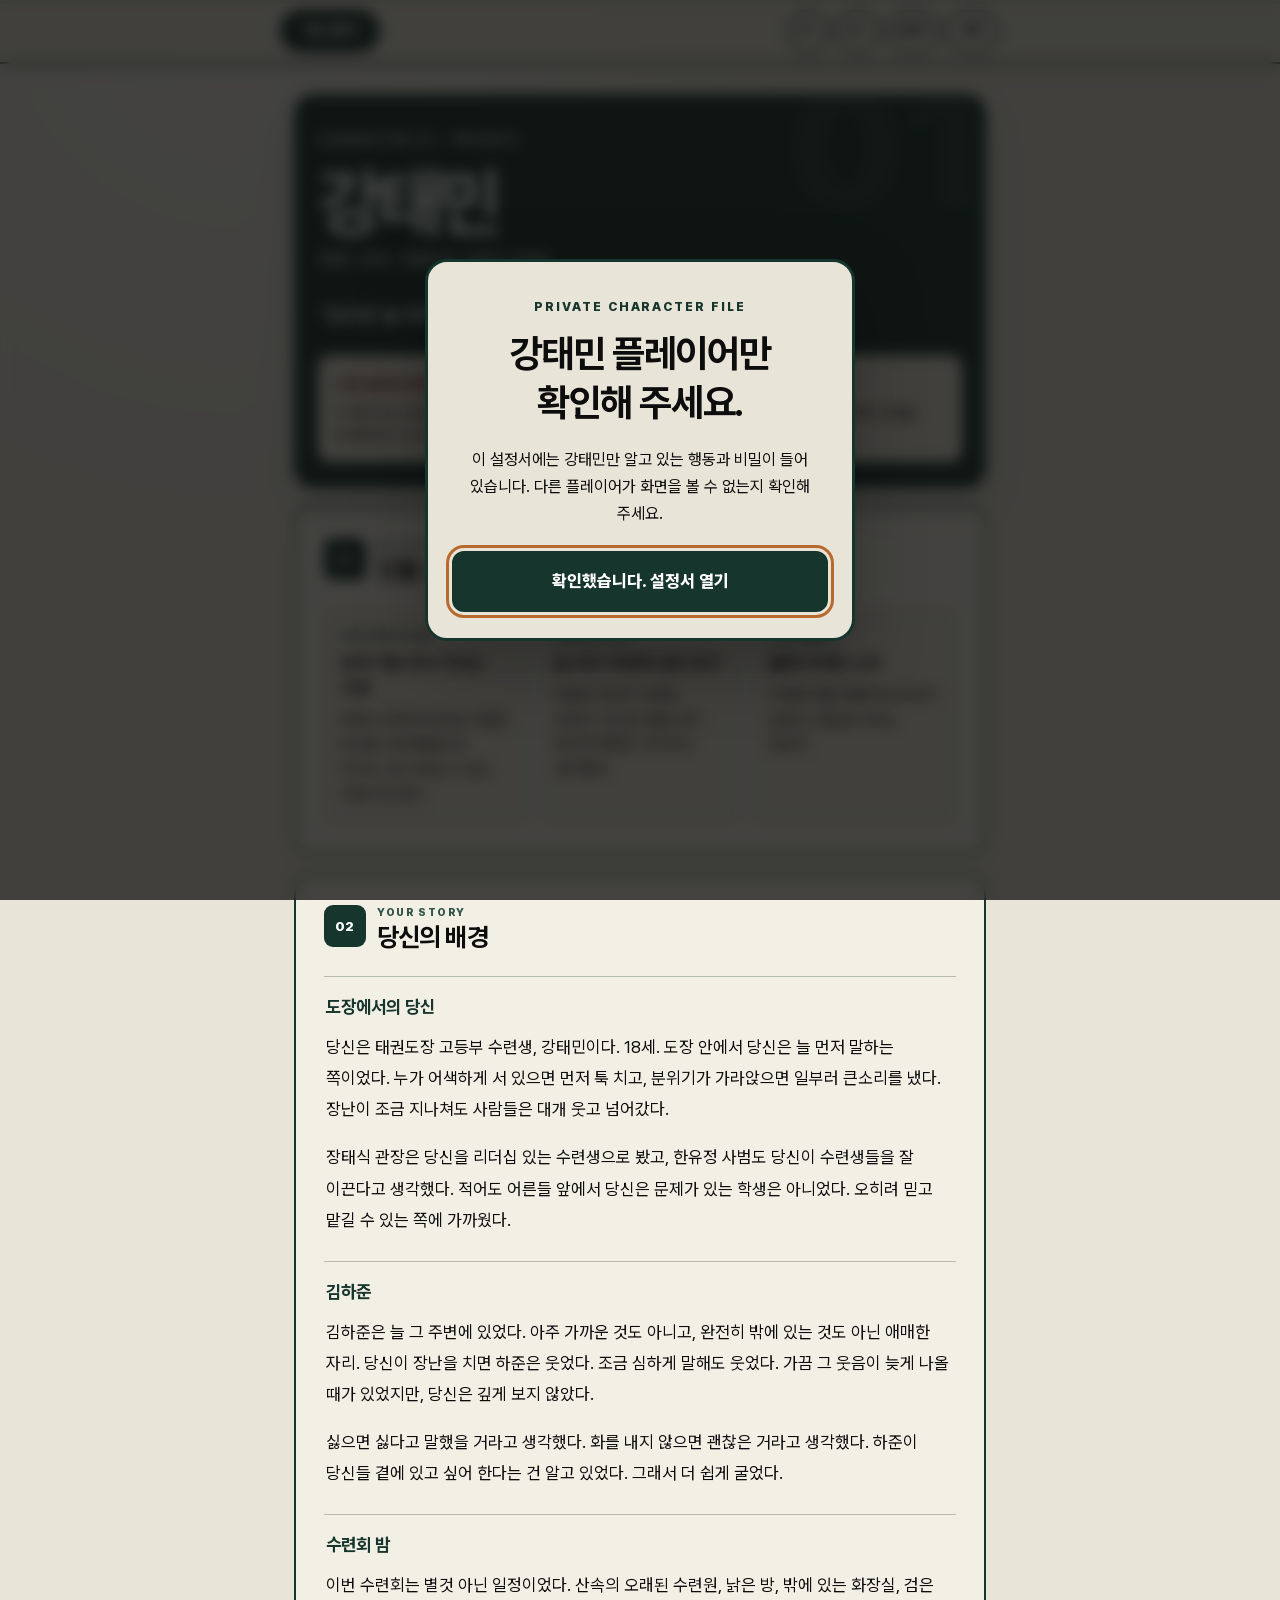
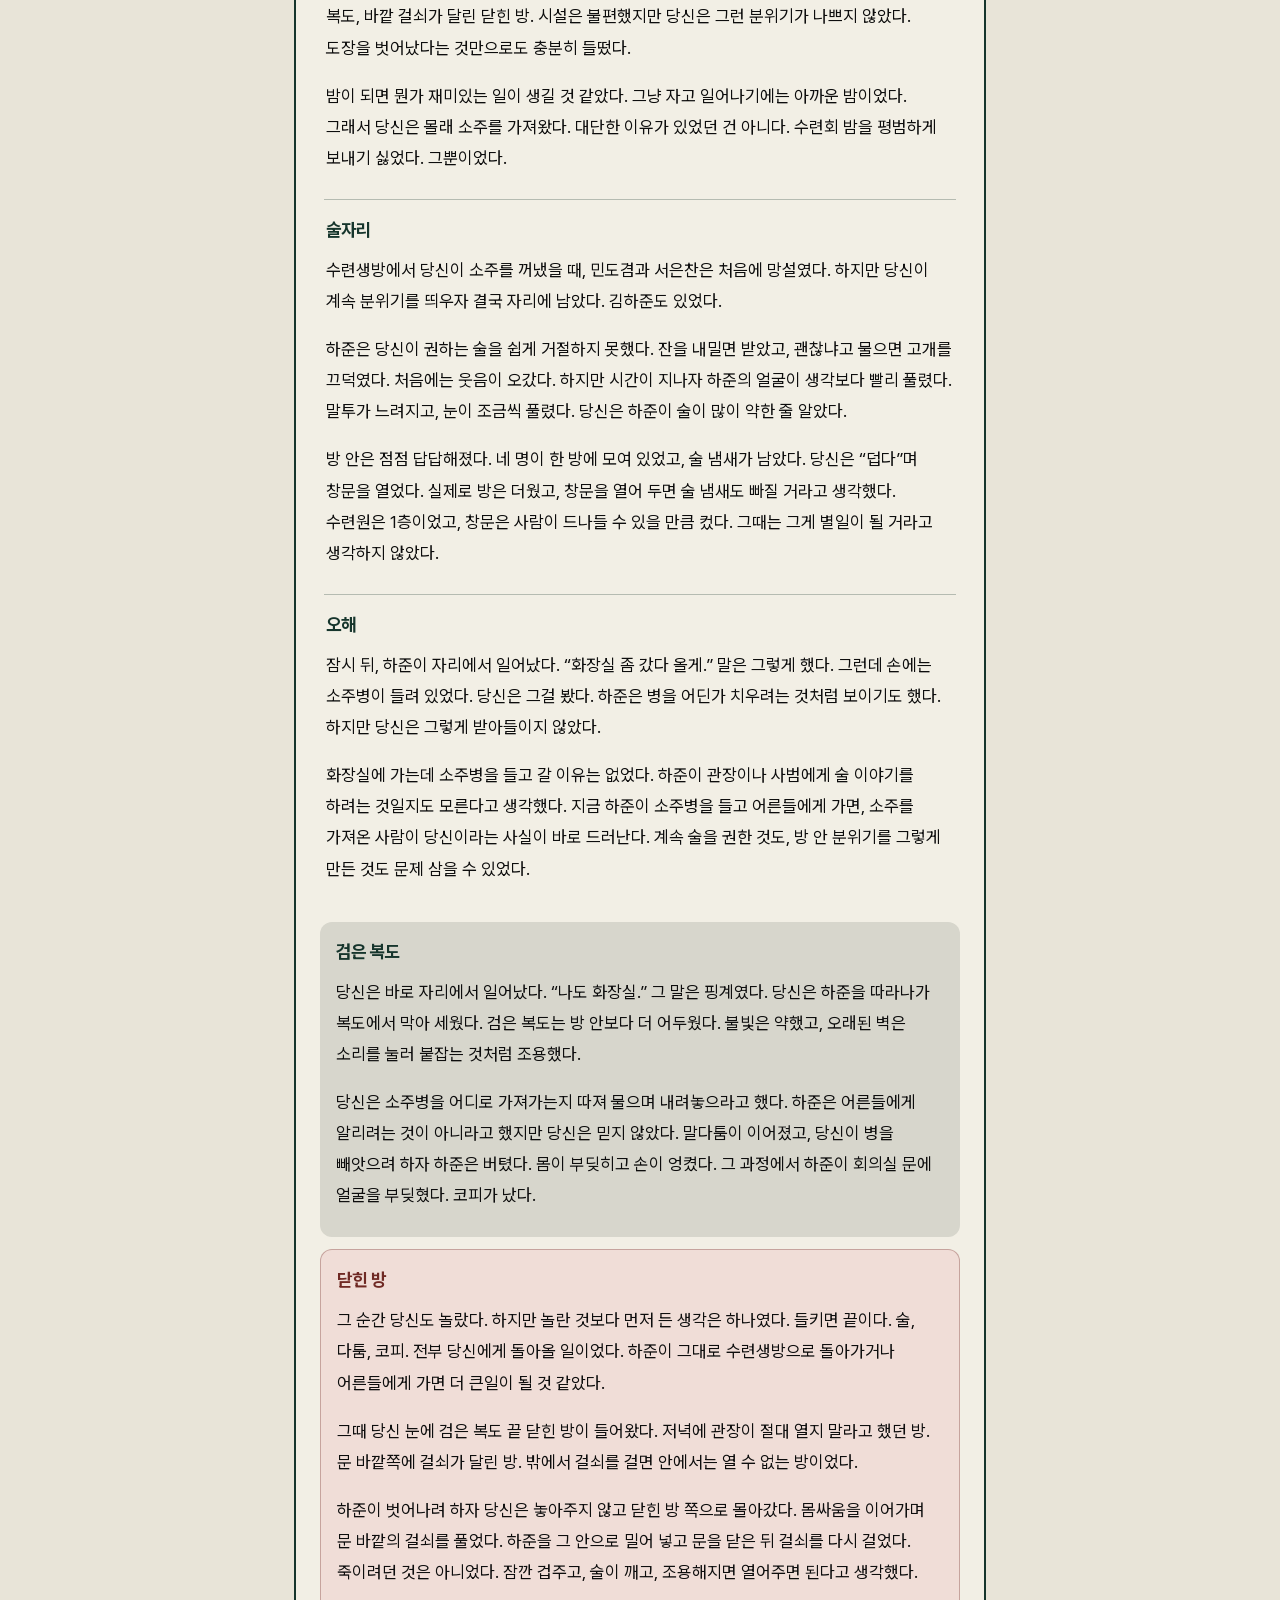
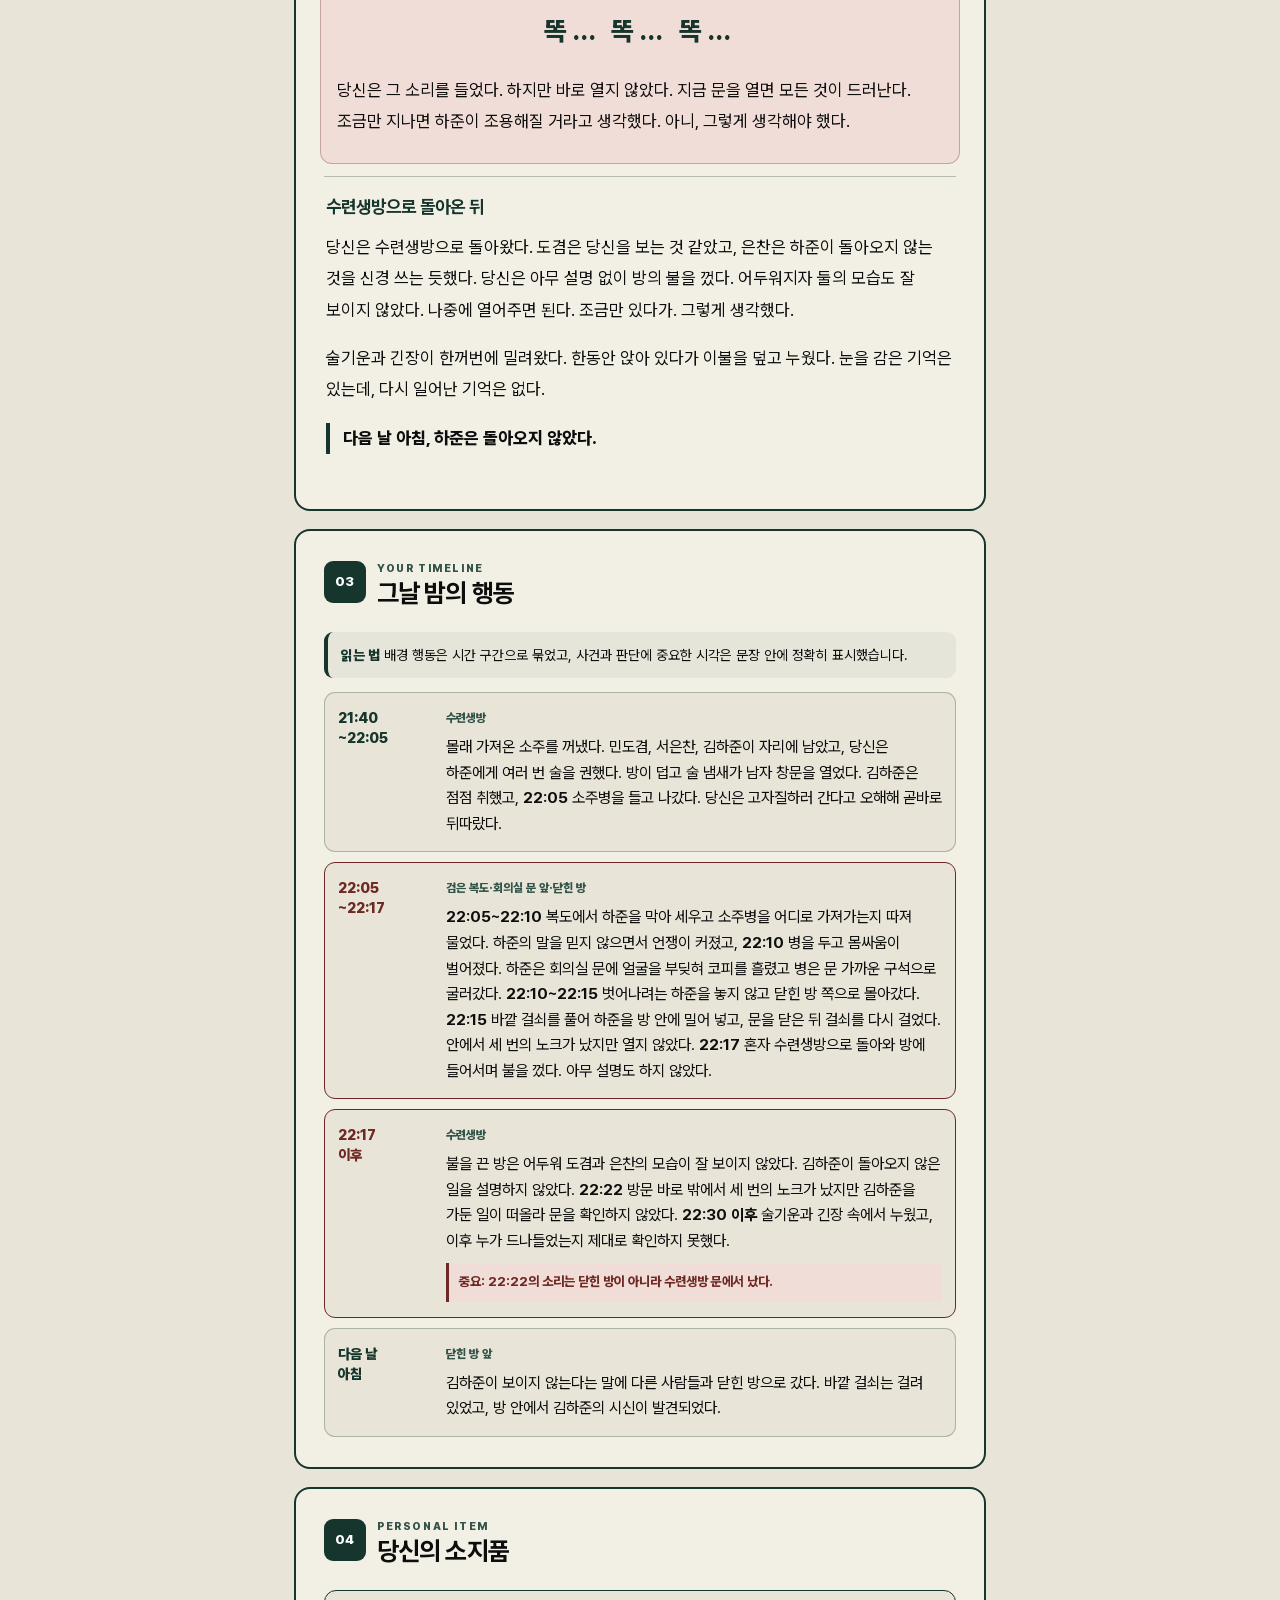
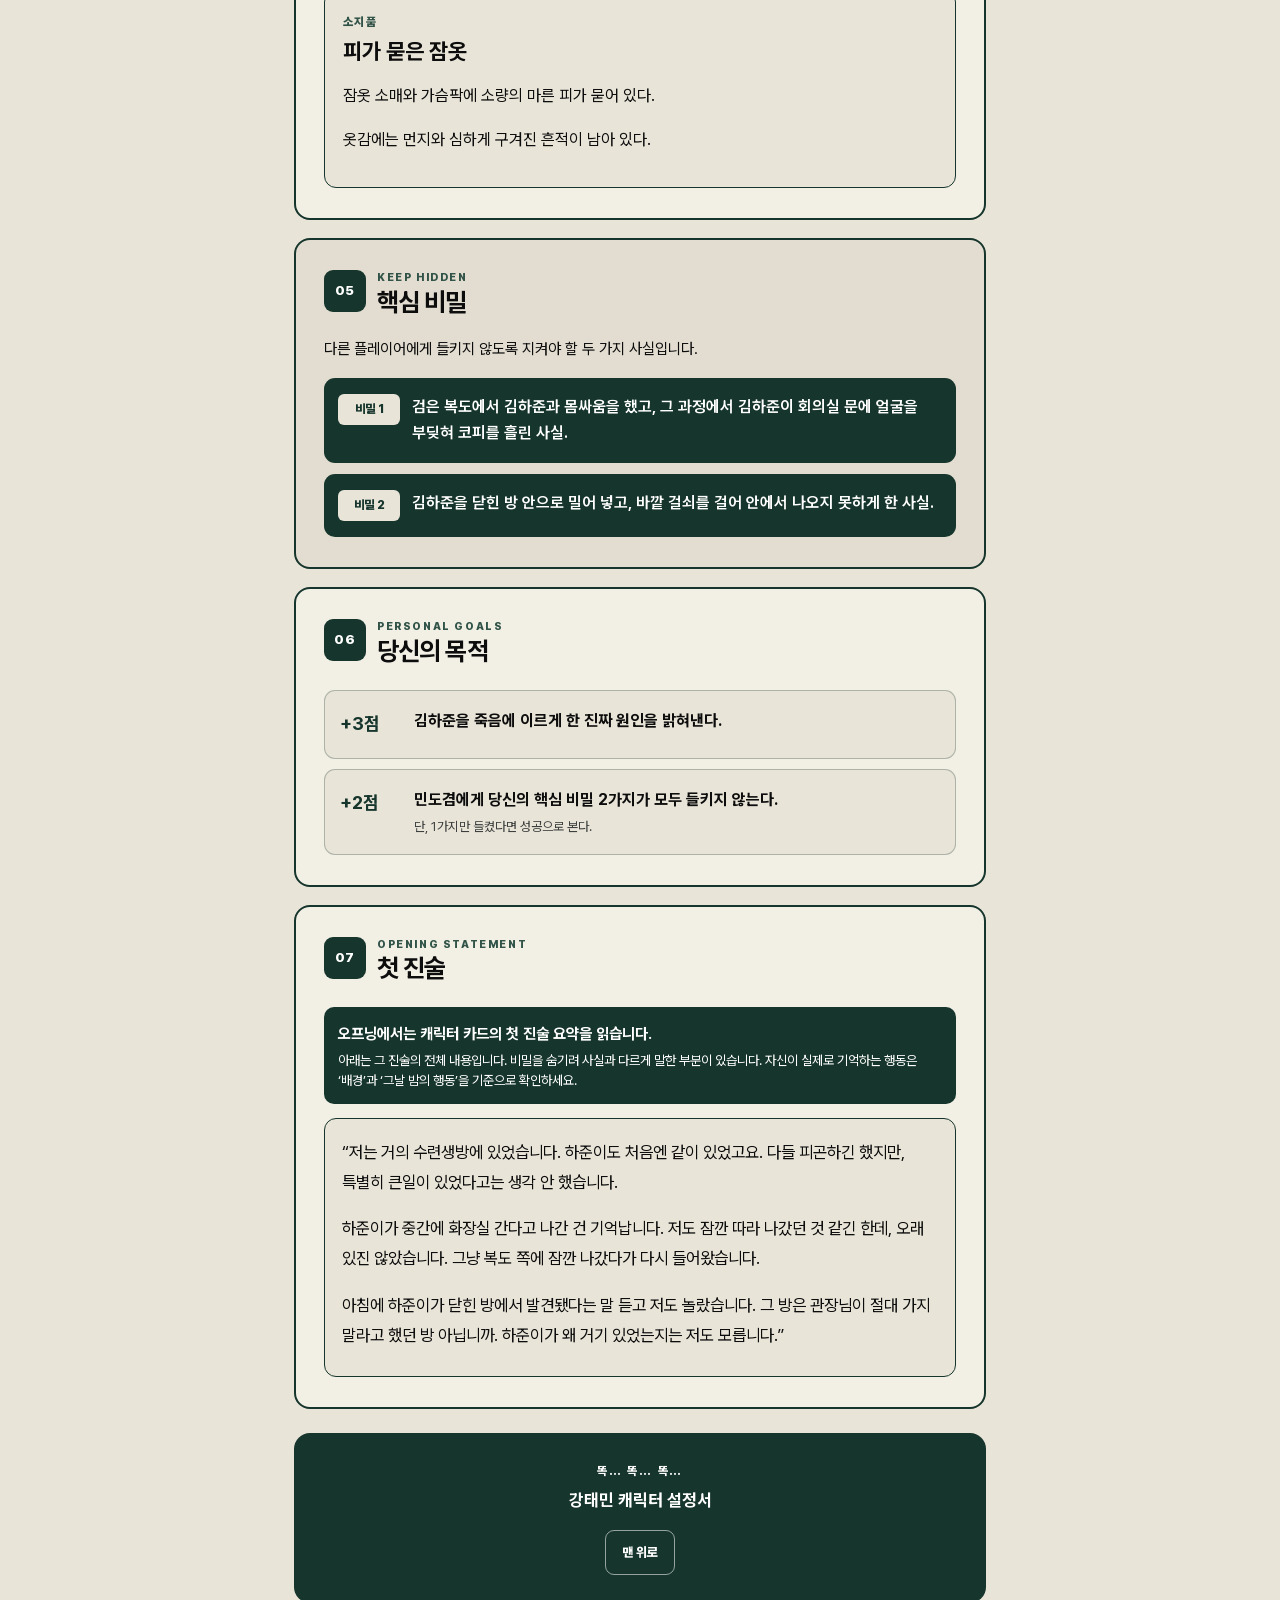
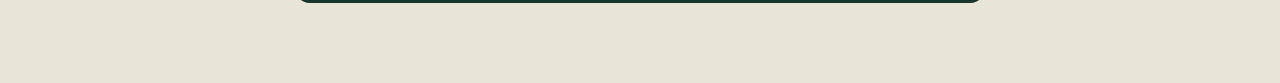
==== commit 6f825926: "Add files via upload" ====
--- a/index.html
+++ b/index.html
@@ -8,7 +8,7 @@
   <meta name="robots" content="noindex,nofollow,noarchive,nosnippet">
   <title>똑… 똑… 똑… | 강태민 캐릭터 설정서</title>
   <meta name="description" content="머더 미스터리 똑… 똑… 똑… 강태민 전용 모바일 캐릭터 설정서">
-  <link rel="stylesheet" href="style.css?v=reader-tutorial-1">
+  <link rel="stylesheet" href="style.css?v=feedback-20260920">
 </head>
 <body class="is-locked">
   <span class="page-top-anchor" id="pageTop" aria-hidden="true"></span>
@@ -77,7 +77,7 @@
     <button class="map-modal__backdrop" id="mapBackdrop" type="button" tabindex="-1" aria-label="지도 닫기"></button>
     <section class="map-modal__panel" role="dialog" aria-modal="true" aria-labelledby="mapTitle">
       <header class="map-modal__header">
-        <div><span>TRAINING CENTER</span><h2 id="mapTitle">수련원 MAP</h2></div>
+        <div><span id="mapCounter">MAP 1 / 2</span><h2 id="mapTitle" aria-live="polite">수련원 지도</h2></div>
         <button id="mapClose" type="button">닫기</button>
       </header>
       <div class="map-toolbar" aria-label="지도 확대 설정">
@@ -89,7 +89,21 @@
       <div class="map-viewport" id="mapViewport" tabindex="0" aria-label="확대된 지도를 스크롤하여 확인">
         <img id="mapImage" src="map.png" alt="수련원 실외시설과 실내시설의 방 및 이동 구조를 보여 주는 지도" draggable="false">
       </div>
-      <p class="map-hint">확대 후 지도를 위아래·좌우로 움직여 확인하세요.</p>
+      <footer class="map-gallery-footer">
+        <div class="map-thumbnails" role="group" aria-label="지도 선택">
+          <button class="map-thumbnail" type="button" data-map-src="map.png" data-map-title="수련원 지도" data-map-alt="수련원 실외시설과 실내시설의 방 및 이동 구조를 보여 주는 지도" aria-label="수련원 지도 보기" aria-pressed="true" aria-controls="mapViewport">
+            <img src="map.png" alt="" width="56" height="48" loading="lazy" draggable="false">
+            <span class="map-thumbnail__label">수련원 지도</span>
+            <span class="map-thumbnail__check" aria-hidden="true">✓</span>
+          </button>
+          <button class="map-thumbnail" type="button" data-map-src="bed-layout.png" data-map-title="수련생방 침대 배치도" data-map-alt="수련생방 침대 배치도. 왼쪽 위는 서은찬, 왼쪽 아래는 김하준, 오른쪽은 민도겸, 아래쪽 가로 침대는 강태민. 창문은 위쪽, 출입문은 오른쪽 위에 있다." aria-label="수련생방 침대 배치도 보기" aria-pressed="false" aria-controls="mapViewport">
+            <img src="bed-layout.png" alt="" width="56" height="48" loading="lazy" draggable="false">
+            <span class="map-thumbnail__label">침대 배치도</span>
+            <span class="map-thumbnail__check" aria-hidden="true">✓</span>
+          </button>
+        </div>
+        <p class="map-hint">미리보기를 누르면 지도가 바뀝니다.<br>확대 후에는 위아래·좌우로 움직여 확인하세요.</p>
+      </footer>
     </section>
   </aside>
 
@@ -111,8 +125,8 @@
         <div><p>AT A GLANCE</p><h2>인물 소개</h2></div>
       </div>
       <div class="profile-grid">
-        <article><span>도장 안에서의 모습</span><strong>분위기를 먼저 이끄는 사람</strong><p>장태식 관장과 한유정 사범은 당신을 동생들을 잘 끌고 가는, 믿고 맡길 수 있는 수련생으로 본다.</p></article>
-        <article><span>김하준과의 관계</span><strong>늘 무리 주변에 있던 후배</strong><p>하준은 장난이 심해도 웃었다. 당신은 화를 내지 않으면 괜찮은 것이라고 생각했다.</p></article>
+        <article><span>도장 안에서의 모습</span><strong>분위기를 먼저 이끄는 사람</strong><p>장태식 관장과 한유정 사범은 당신을 수련생들을 잘 이끄는, 믿고 맡길 수 있는 사람으로 본다.</p></article>
+        <article><span>김하준과의 관계</span><strong>늘 무리 주변에 있던 친구</strong><p>하준은 장난이 심해도 웃었다. 당신은 화를 내지 않으면 괜찮은 것이라고 생각했다.</p></article>
         <article><span>그날의 출발점</span><strong>몰래 가져온 소주</strong><p>수련회 밤을 평범하게 보내기 싫었다. 대단한 이유는 없었다.</p></article>
       </div>
     </section>
@@ -125,7 +139,7 @@
       <div class="story-block">
         <h3>도장에서의 당신</h3>
         <p>당신은 태권도장 고등부 수련생, 강태민이다. 18세. 도장 안에서 당신은 늘 먼저 말하는 쪽이었다. 누가 어색하게 서 있으면 먼저 툭 치고, 분위기가 가라앉으면 일부러 큰소리를 냈다. 장난이 조금 지나쳐도 사람들은 대개 웃고 넘어갔다.</p>
-        <p>장태식 관장은 당신을 리더십 있는 수련생으로 봤고, 한유정 사범도 당신이 동생들을 잘 끌고 간다고 생각했다. 적어도 어른들 앞에서 당신은 문제가 있는 학생은 아니었다. 오히려 믿고 맡길 수 있는 쪽에 가까웠다.</p>
+        <p>장태식 관장은 당신을 리더십 있는 수련생으로 봤고, 한유정 사범도 당신이 수련생들을 잘 이끈다고 생각했다. 적어도 어른들 앞에서 당신은 문제가 있는 학생은 아니었다. 오히려 믿고 맡길 수 있는 쪽에 가까웠다.</p>
       </div>
       <div class="story-block">
         <h3>김하준</h3>
@@ -157,14 +171,14 @@
         <h3>닫힌 방</h3>
         <p>그 순간 당신도 놀랐다. 하지만 놀란 것보다 먼저 든 생각은 하나였다. 들키면 끝이다. 술, 다툼, 코피. 전부 당신에게 돌아올 일이었다. 하준이 그대로 수련생방으로 돌아가거나 어른들에게 가면 더 큰일이 될 것 같았다.</p>
         <p>그때 당신 눈에 검은 복도 끝 닫힌 방이 들어왔다. 저녁에 관장이 절대 열지 말라고 했던 방. 문 바깥쪽에 걸쇠가 달린 방. 밖에서 걸쇠를 걸면 안에서는 열 수 없는 방이었다.</p>
-        <p>하준이 벗어나려 하자 당신은 놓아주지 않고 닫힌 방 쪽으로 몰아갔다. 몸싸움을 이어가며 하준을 그 안으로 밀어 넣고 바깥 걸쇠를 걸었다. 죽이려던 것은 아니었다. 잠깐 겁주고, 술이 깨고, 조용해지면 열어주면 된다고 생각했다.</p>
+        <p>하준이 벗어나려 하자 당신은 놓아주지 않고 닫힌 방 쪽으로 몰아갔다. 몸싸움을 이어가며 문 바깥의 걸쇠를 풀었다. 하준을 그 안으로 밀어 넣고 문을 닫은 뒤 걸쇠를 다시 걸었다. 죽이려던 것은 아니었다. 잠깐 겁주고, 술이 깨고, 조용해지면 열어주면 된다고 생각했다.</p>
         <blockquote>똑… 똑… 똑…</blockquote>
         <p>당신은 그 소리를 들었다. 하지만 바로 열지 않았다. 지금 문을 열면 모든 것이 드러난다. 조금만 지나면 하준이 조용해질 거라고 생각했다. 아니, 그렇게 생각해야 했다.</p>
       </div>
       <div class="story-block">
         <h3>수련생방으로 돌아온 뒤</h3>
-        <p>당신은 수련생방으로 돌아왔다. 도겸은 당신을 보는 것 같았고, 은찬은 하준이 돌아오지 않는 것을 신경 쓰는 듯했다. 당신은 아무 말도 하지 않았다. 나중에 열어주면 된다. 조금만 있다가. 그렇게 생각하며 이불을 덮었다.</p>
-        <p>술기운과 긴장이 한꺼번에 밀려왔다. 눈을 감은 기억은 있는데, 다시 일어난 기억은 없다.</p>
+        <p>당신은 수련생방으로 돌아왔다. 도겸은 당신을 보는 것 같았고, 은찬은 하준이 돌아오지 않는 것을 신경 쓰는 듯했다. 당신은 아무 설명 없이 방의 불을 껐다. 어두워지자 둘의 모습도 잘 보이지 않았다. 나중에 열어주면 된다. 조금만 있다가. 그렇게 생각했다.</p>
+        <p>술기운과 긴장이 한꺼번에 밀려왔다. 한동안 앉아 있다가 이불을 덮고 누웠다. 눈을 감은 기억은 있는데, 다시 일어난 기억은 없다.</p>
         <p class="ending-line">다음 날 아침, 하준은 돌아오지 않았다.</p>
       </div>
     </section>
@@ -177,8 +191,8 @@
       <p class="timeline-note"><strong>읽는 법</strong> 배경 행동은 시간 구간으로 묶었고, 사건과 판단에 중요한 시각은 문장 안에 정확히 표시했습니다.</p>
       <ol class="timeline-list">
         <li><div class="timeline-time" aria-label="21시 40분부터 22시 05분까지">21:40<br><span>~22:05</span></div><div><span class="location">수련생방</span><p>몰래 가져온 소주를 꺼냈다. 민도겸, 서은찬, 김하준이 자리에 남았고, 당신은 하준에게 여러 번 술을 권했다. 방이 덥고 술 냄새가 남자 창문을 열었다. 김하준은 점점 취했고, <strong>22:05</strong> 소주병을 들고 나갔다. 당신은 고자질하러 간다고 오해해 곧바로 뒤따랐다.</p></div></li>
-        <li class="timeline-list__critical"><div class="timeline-time" aria-label="22시 05분부터 22시 17분까지">22:05<br><span>~22:17</span></div><div><span class="location">검은 복도·회의실 문 앞·닫힌 방</span><p><strong>22:05~22:10</strong> 복도에서 하준을 막아 세우고 소주병을 어디로 가져가는지 따져 물었다. 하준의 말을 믿지 않으면서 언쟁이 커졌고, <strong>22:10</strong> 병을 두고 몸싸움이 벌어졌다. 하준은 회의실 문에 얼굴을 부딪혀 코피를 흘렸고 병은 문 가까운 구석으로 굴러갔다. <strong>22:10~22:15</strong> 벗어나려는 하준을 놓지 않고 닫힌 방 쪽으로 몰아갔다. <strong>22:15</strong> 하준을 방 안에 밀어 넣고 바깥 걸쇠를 걸었다. 안에서 세 번의 노크가 났지만 열지 않았다. <strong>22:17</strong> 혼자 수련생방으로 돌아왔고 아무 설명도 하지 않았다.</p></div></li>
-        <li class="timeline-list__critical"><div class="timeline-time" aria-label="22시 17분부터 22시 30분까지">22:17<br><span>~22:30</span></div><div><span class="location">수련생방</span><p>김하준이 돌아오지 않은 일을 설명하지 않았다. <strong>22:22</strong> 방문 바로 밖에서 세 번의 노크가 났지만 김하준을 가둔 일이 떠올라 문을 확인하지 않았다. <strong>22:30 이후</strong> 술기운과 긴장 속에서 누웠고, 이후 누가 드나들었는지 제대로 확인하지 못했다.</p><aside>중요: 22:22의 소리는 닫힌 방이 아니라 수련생방 문에서 났다.</aside></div></li>
+        <li class="timeline-list__critical"><div class="timeline-time" aria-label="22시 05분부터 22시 17분까지">22:05<br><span>~22:17</span></div><div><span class="location">검은 복도·회의실 문 앞·닫힌 방</span><p><strong>22:05~22:10</strong> 복도에서 하준을 막아 세우고 소주병을 어디로 가져가는지 따져 물었다. 하준의 말을 믿지 않으면서 언쟁이 커졌고, <strong>22:10</strong> 병을 두고 몸싸움이 벌어졌다. 하준은 회의실 문에 얼굴을 부딪혀 코피를 흘렸고 병은 문 가까운 구석으로 굴러갔다. <strong>22:10~22:15</strong> 벗어나려는 하준을 놓지 않고 닫힌 방 쪽으로 몰아갔다. <strong>22:15</strong> 바깥 걸쇠를 풀어 하준을 방 안에 밀어 넣고, 문을 닫은 뒤 걸쇠를 다시 걸었다. 안에서 세 번의 노크가 났지만 열지 않았다. <strong>22:17</strong> 혼자 수련생방으로 돌아와 방에 들어서며 불을 껐다. 아무 설명도 하지 않았다.</p></div></li>
+        <li class="timeline-list__critical"><div class="timeline-time" aria-label="22시 17분 이후">22:17<br><span>이후</span></div><div><span class="location">수련생방</span><p>불을 끈 방은 어두워 도겸과 은찬의 모습이 잘 보이지 않았다. 김하준이 돌아오지 않은 일을 설명하지 않았다. <strong>22:22</strong> 방문 바로 밖에서 세 번의 노크가 났지만 김하준을 가둔 일이 떠올라 문을 확인하지 않았다. <strong>22:30 이후</strong> 술기운과 긴장 속에서 누웠고, 이후 누가 드나들었는지 제대로 확인하지 못했다.</p><aside>중요: 22:22의 소리는 닫힌 방이 아니라 수련생방 문에서 났다.</aside></div></li>
         <li><div class="timeline-time">다음 날<br>아침</div><div><span class="location">닫힌 방 앞</span><p>김하준이 보이지 않는다는 말에 다른 사람들과 닫힌 방으로 갔다. 바깥 걸쇠는 걸려 있었고, 방 안에서 김하준의 시신이 발견되었다.</p></div></li>
       </ol>
     </section>
@@ -224,7 +238,7 @@
         <span class="section-number">07</span>
         <div><p>OPENING STATEMENT</p><h2>첫 진술</h2></div>
       </div>
-      <div class="statement-note"><strong>게임 시작 시 읽습니다.</strong><p>자신의 차례가 오면 아래 내용을 다른 플레이어에게 그대로 읽어 주세요.</p></div>
+      <div class="statement-note"><strong>오프닝에서는 캐릭터 카드의 첫 진술 요약을 읽습니다.</strong><p>아래는 그 진술의 전체 내용입니다. 비밀을 숨기려 사실과 다르게 말한 부분이 있습니다. 자신이 실제로 기억하는 행동은 ‘배경’과 ‘그날 밤의 행동’을 기준으로 확인하세요.</p></div>
       <blockquote class="statement-card" id="statementText">
         <p>“저는 거의 수련생방에 있었습니다. 하준이도 처음엔 같이 있었고요. 다들 피곤하긴 했지만, 특별히 큰일이 있었다고는 생각 안 했습니다.</p>
         <p>하준이가 중간에 화장실 간다고 나간 건 기억납니다. 저도 잠깐 따라 나갔던 것 같긴 한데, 오래 있진 않았습니다. 그냥 복도 쪽에 잠깐 나갔다가 다시 들어왔습니다.</p>
@@ -240,6 +254,6 @@
   </main>
 
   <button class="top-button" id="topButton" type="button" tabindex="-1" aria-hidden="true" aria-label="맨 위로 이동" title="맨 위로">↑</button>
-  <script src="script.js?v=reader-tutorial-1"></script>
+  <script src="script.js?v=feedback-20260920"></script>
 </body>
 </html>
--- a/style.css
+++ b/style.css
@@ -305,6 +305,27 @@
 }
 .map-hint { margin: 0; padding: 9px 14px calc(9px + var(--safe-bottom)); color: var(--green-soft); background: var(--paper); font-size: .7rem; font-weight: 700; line-height: 1.45; text-align: center; }
 
+/* Two-image map gallery; the selector stays below the scrolling image. */
+.map-gallery-footer { min-width: 0; background: var(--paper); border-top: 1px solid var(--line); }
+.map-thumbnails { display: grid; grid-template-columns: repeat(2, minmax(0, 168px)); justify-content: center; gap: 10px; padding: 10px 12px 0; }
+.map-thumbnail { position: relative; display: flex; align-items: center; gap: 8px; min-width: 0; min-height: 66px; padding: 7px; color: var(--green-soft); background: var(--paper-light); border: 2px solid transparent; border-radius: 11px; box-shadow: 0 0 0 1px var(--line); text-align: left; cursor: pointer; touch-action: manipulation; }
+.map-thumbnail img { display: block; flex: 0 0 56px; width: 56px; height: 48px; object-fit: contain; background: #10251F; border-radius: 5px; pointer-events: none; }
+.map-thumbnail__label { min-width: 0; padding-right: 5px; font-size: 12px; font-weight: 800; line-height: 1.4; }
+.map-thumbnail__check { position: absolute; top: -7px; right: -5px; display: grid; place-items: center; width: 19px; height: 19px; color: #fff; background: var(--green); border: 2px solid var(--paper); border-radius: 50%; font-size: 12px; line-height: 1; visibility: hidden; }
+.map-thumbnail[aria-pressed="true"] { color: var(--green); background: var(--paper-deep); border-color: var(--green); box-shadow: none; }
+.map-thumbnail[aria-pressed="true"] .map-thumbnail__check { visibility: visible; }
+.map-thumbnail:focus-visible { outline: 3px solid var(--green-soft); outline-offset: 3px; }
+@media (max-height: 500px) and (orientation: landscape) {
+  .map-modal__header { padding-block: 6px; }
+  .map-modal__header h2 { font-size: 1rem; }
+  .map-toolbar { padding-block: 4px; }
+  .map-thumbnails { padding-top: 7px; }
+  .map-thumbnail { min-height: 48px; padding-block: 4px; }
+  .map-thumbnail img { height: 36px; }
+  .map-hint { padding-block: 5px; font-size: 11px; }
+  .map-hint br { display: none; }
+}
+
 .page-shell { width: min(100%, 720px); margin: 0 auto; padding: 22px 14px calc(80px + var(--safe-bottom)); }
 .character-hero {
   position: relative;
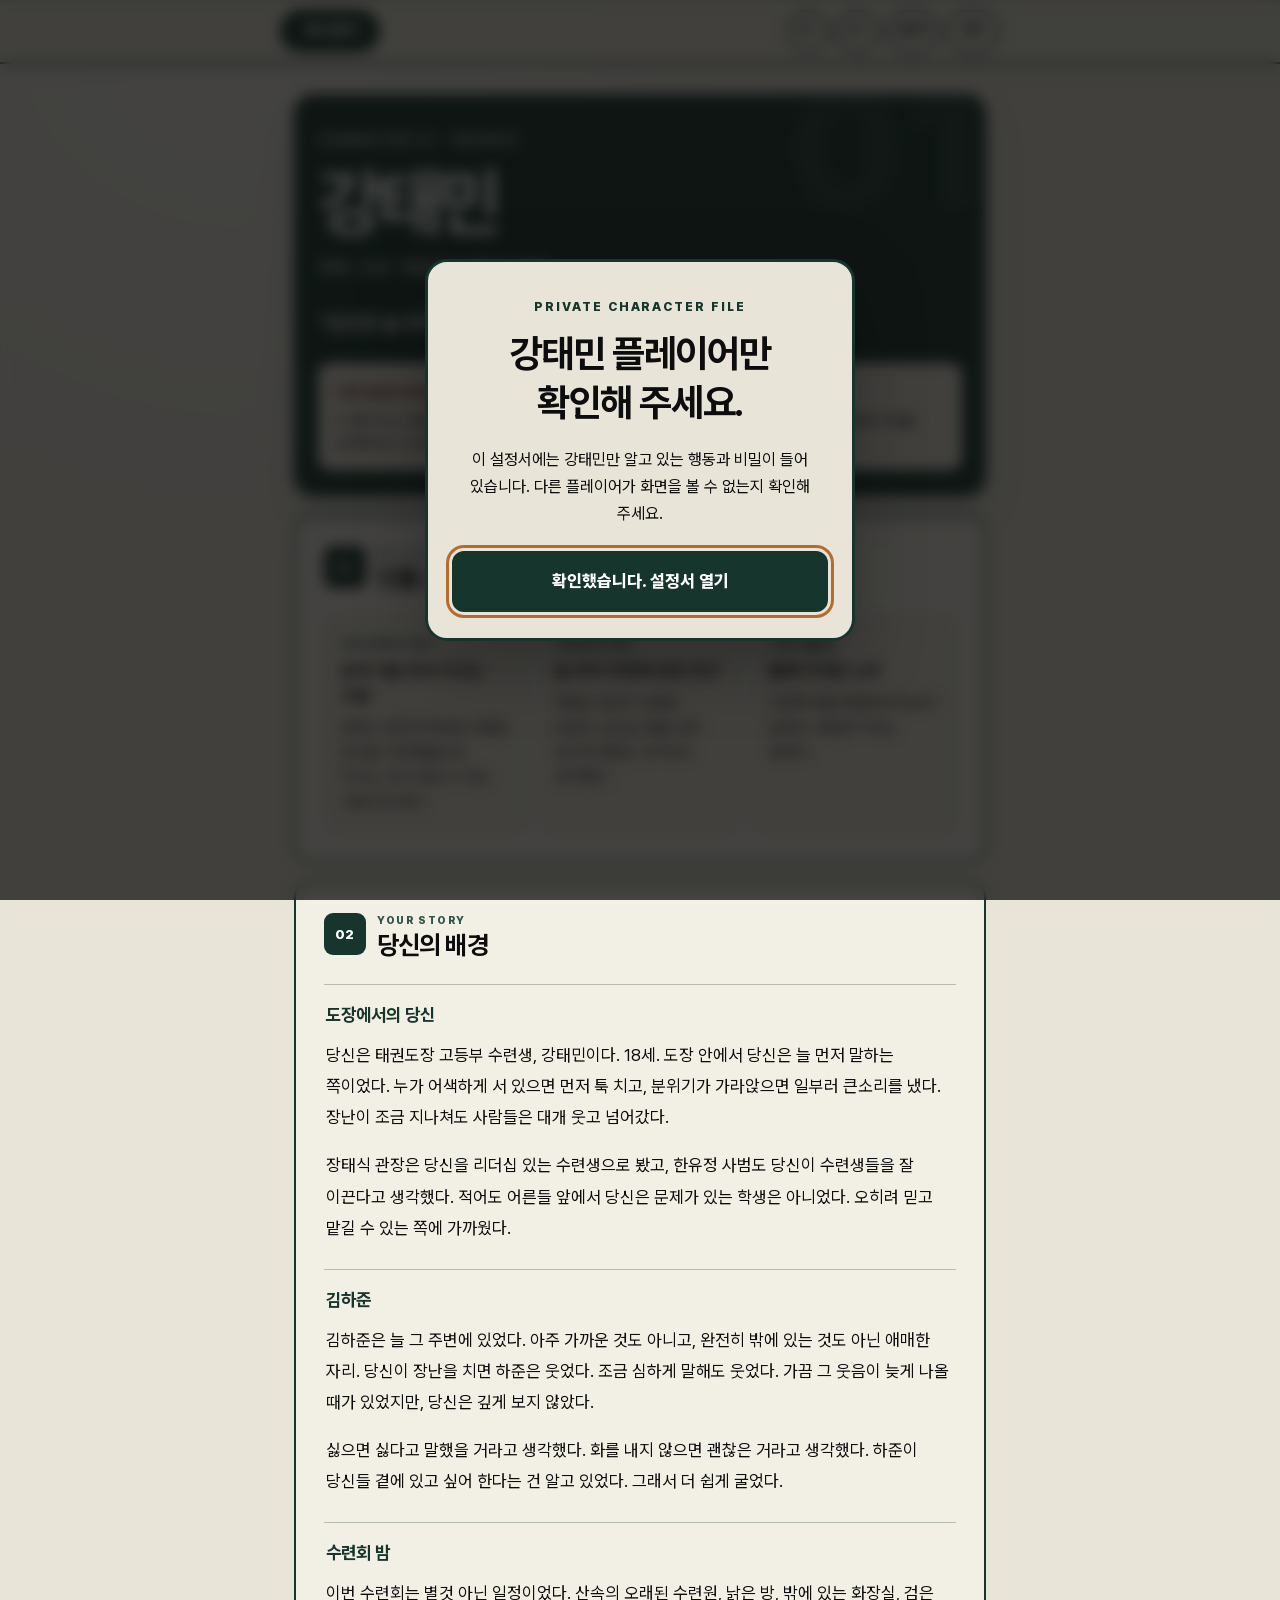
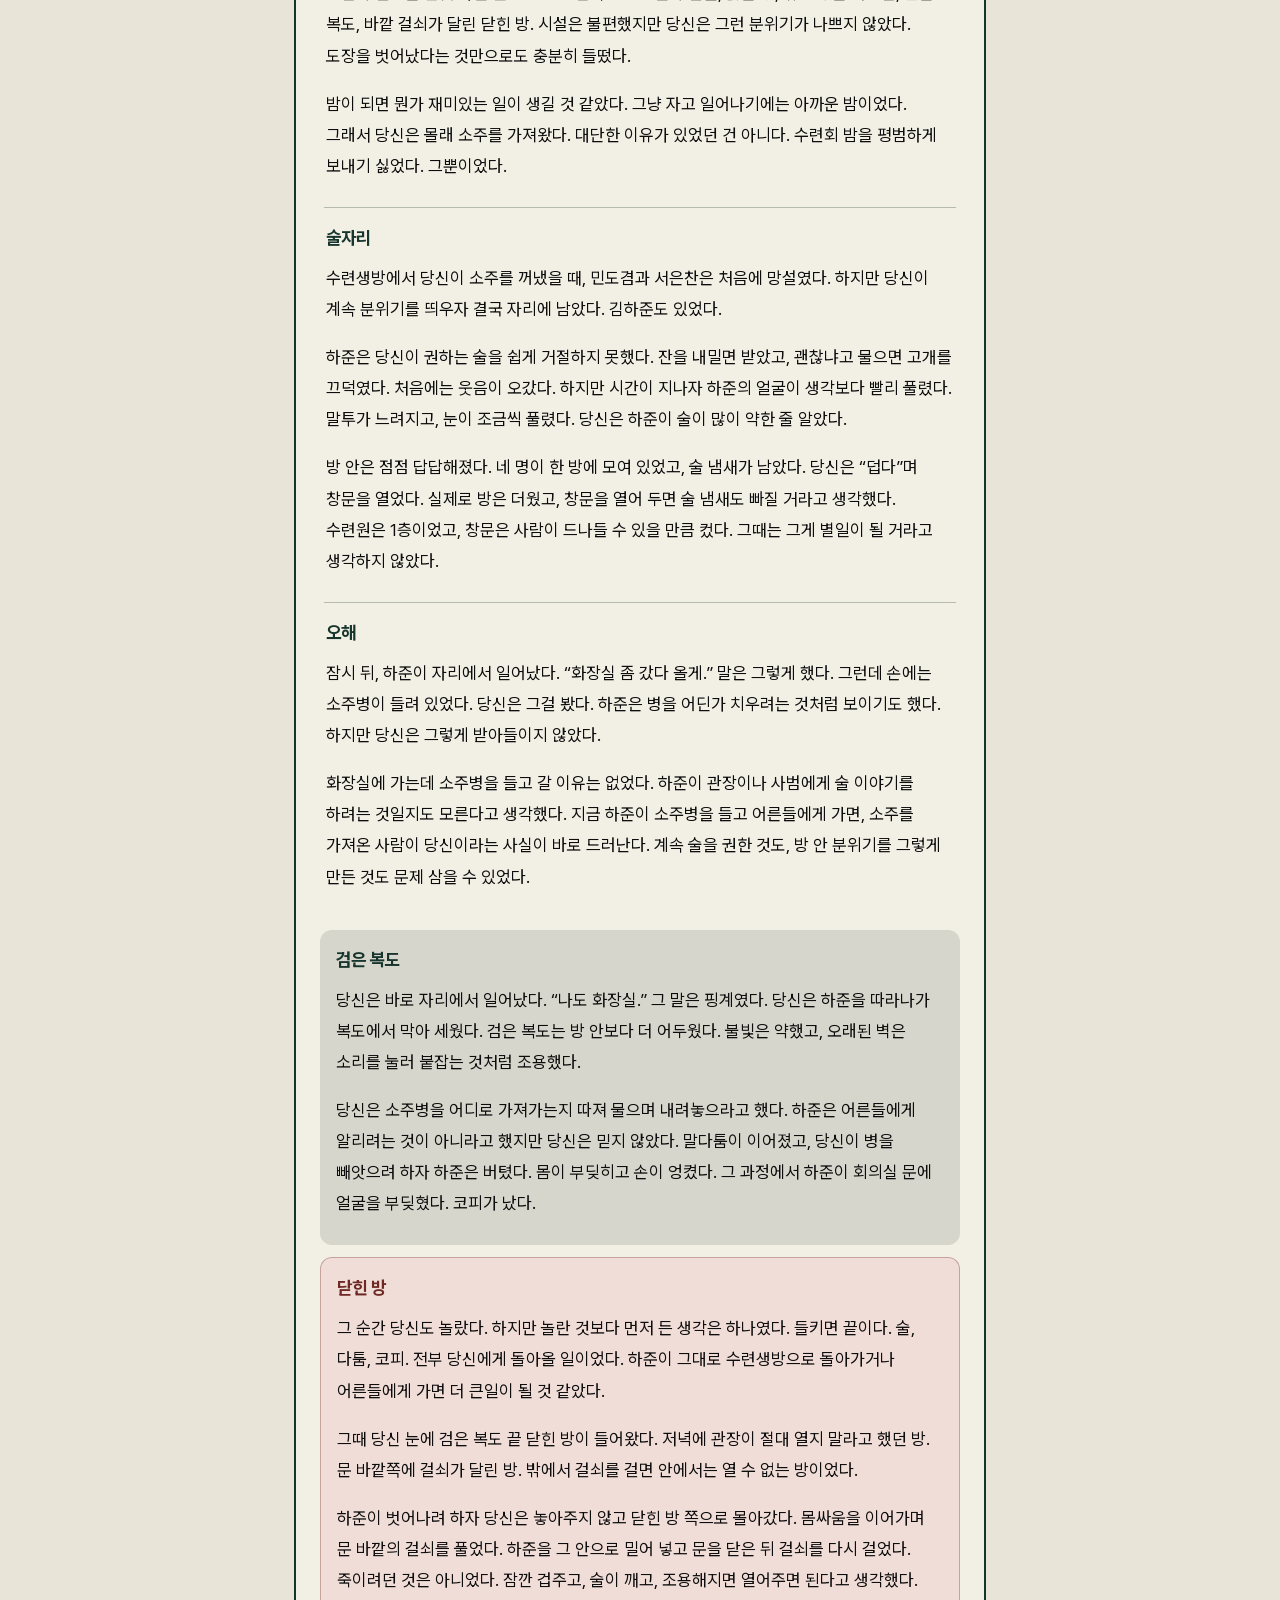
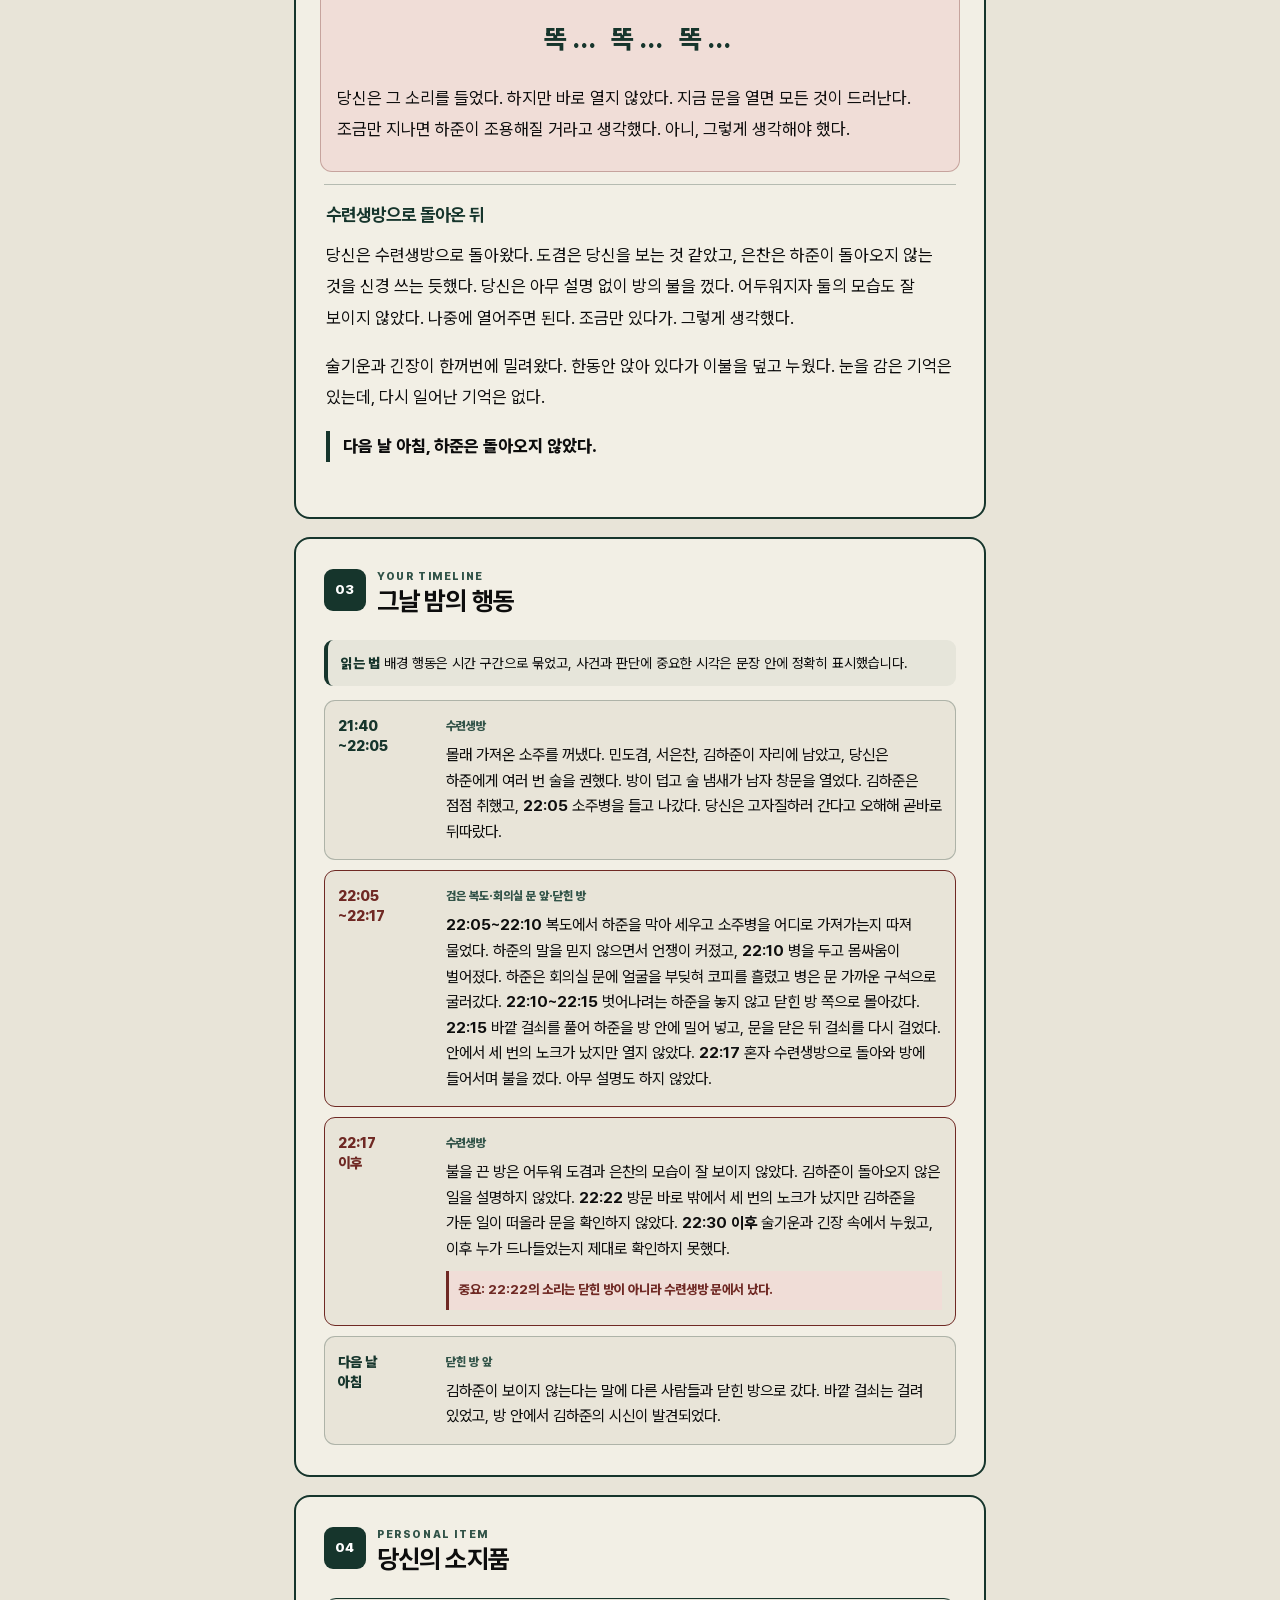
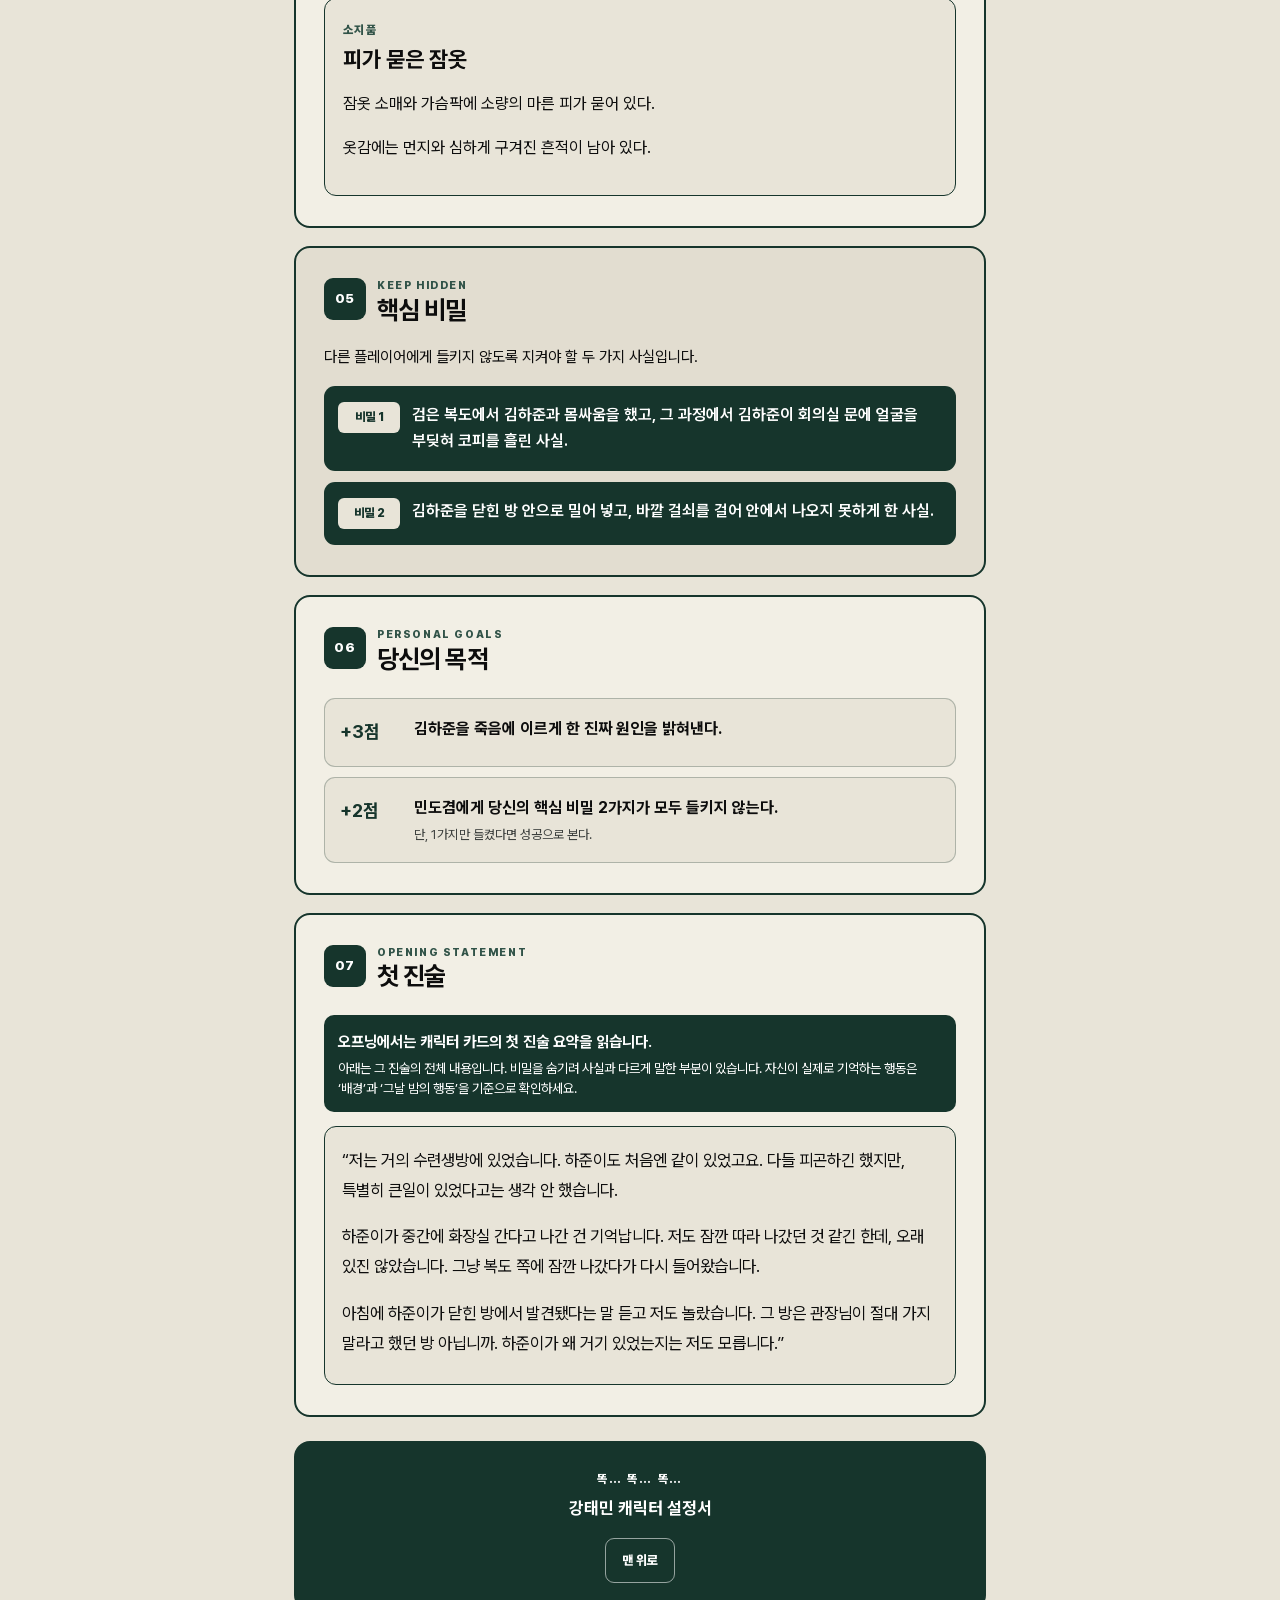
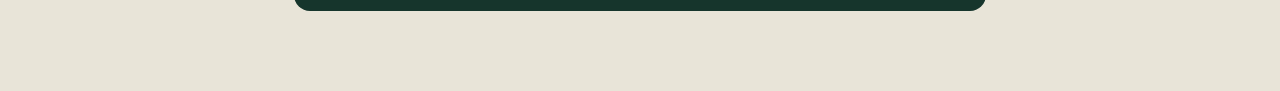
==== commit 38c0cbcd: "재생 업데이트" ====
--- a/index.html
+++ b/index.html
@@ -8,7 +8,7 @@
   <meta name="robots" content="noindex,nofollow,noarchive,nosnippet">
   <title>똑… 똑… 똑… | 강태민 캐릭터 설정서</title>
   <meta name="description" content="머더 미스터리 똑… 똑… 똑… 강태민 전용 모바일 캐릭터 설정서">
-  <link rel="stylesheet" href="style.css?v=feedback-20260920">
+  <link rel="stylesheet" href="style.css?v=20260930-role1">
 </head>
 <body class="is-locked">
   <span class="page-top-anchor" id="pageTop" aria-hidden="true"></span>
@@ -110,7 +110,10 @@
   <main class="page-shell" id="mainContent" tabindex="-1" inert aria-hidden="true">
     <section class="character-hero" aria-labelledby="characterName">
       <p class="character-hero__eyebrow">CHARACTER 01 · PRIVATE</p>
-      <h2 id="characterName">강태민</h2>
+      <div class="character-hero__identity">
+        <h2 id="characterName">강태민</h2>
+        <p class="character-case-status" aria-label="이번 사건: 당신은 범인이 아닙니다."><span>이번 사건 · 본인만 확인</span><strong>당신은 범인이 아닙니다.</strong></p>
+      </div>
       <p class="character-hero__role">18세 · 남성 · 태권도장 고등부 수련생</p>
       <p class="character-hero__lead">“당신은 늘 먼저 말하는 쪽이었다.”</p>
       <div class="privacy-note">
--- a/style.css
+++ b/style.css
@@ -555,3 +555,13 @@
   body.is-tutorial { overflow: visible; }
 }
 
+
+/* Private role label: shown only after the existing privacy gate and tutorial. */
+.character-hero__identity { position:relative; z-index:1; display:flex; flex-wrap:wrap; align-items:center; gap:12px 18px; margin-bottom:10px; }
+.character-hero__identity h2 { margin:0; }
+.character-case-status { display:flex; flex-direction:column; align-items:flex-start; gap:3px; margin:0; padding:9px 12px; color:#16352C; background:#E8E4D8; border:2px solid #C5CDBF; border-radius:10px; line-height:1.45; }
+.character-case-status span { font-size:.65rem; font-weight:800; opacity:.8; }
+.character-case-status strong { font-size:.88rem; font-weight:850; word-break:keep-all; }
+.character-case-status--culprit { color:#78261F; background:#F5DFD8; border-color:#DCAA9B; }
+body.is-locked .character-case-status, body.is-tutorial .character-case-status { visibility:hidden; }
+@media (max-width:380px) { .character-hero__identity { gap:12px; } .character-case-status { padding:8px 10px; } }
